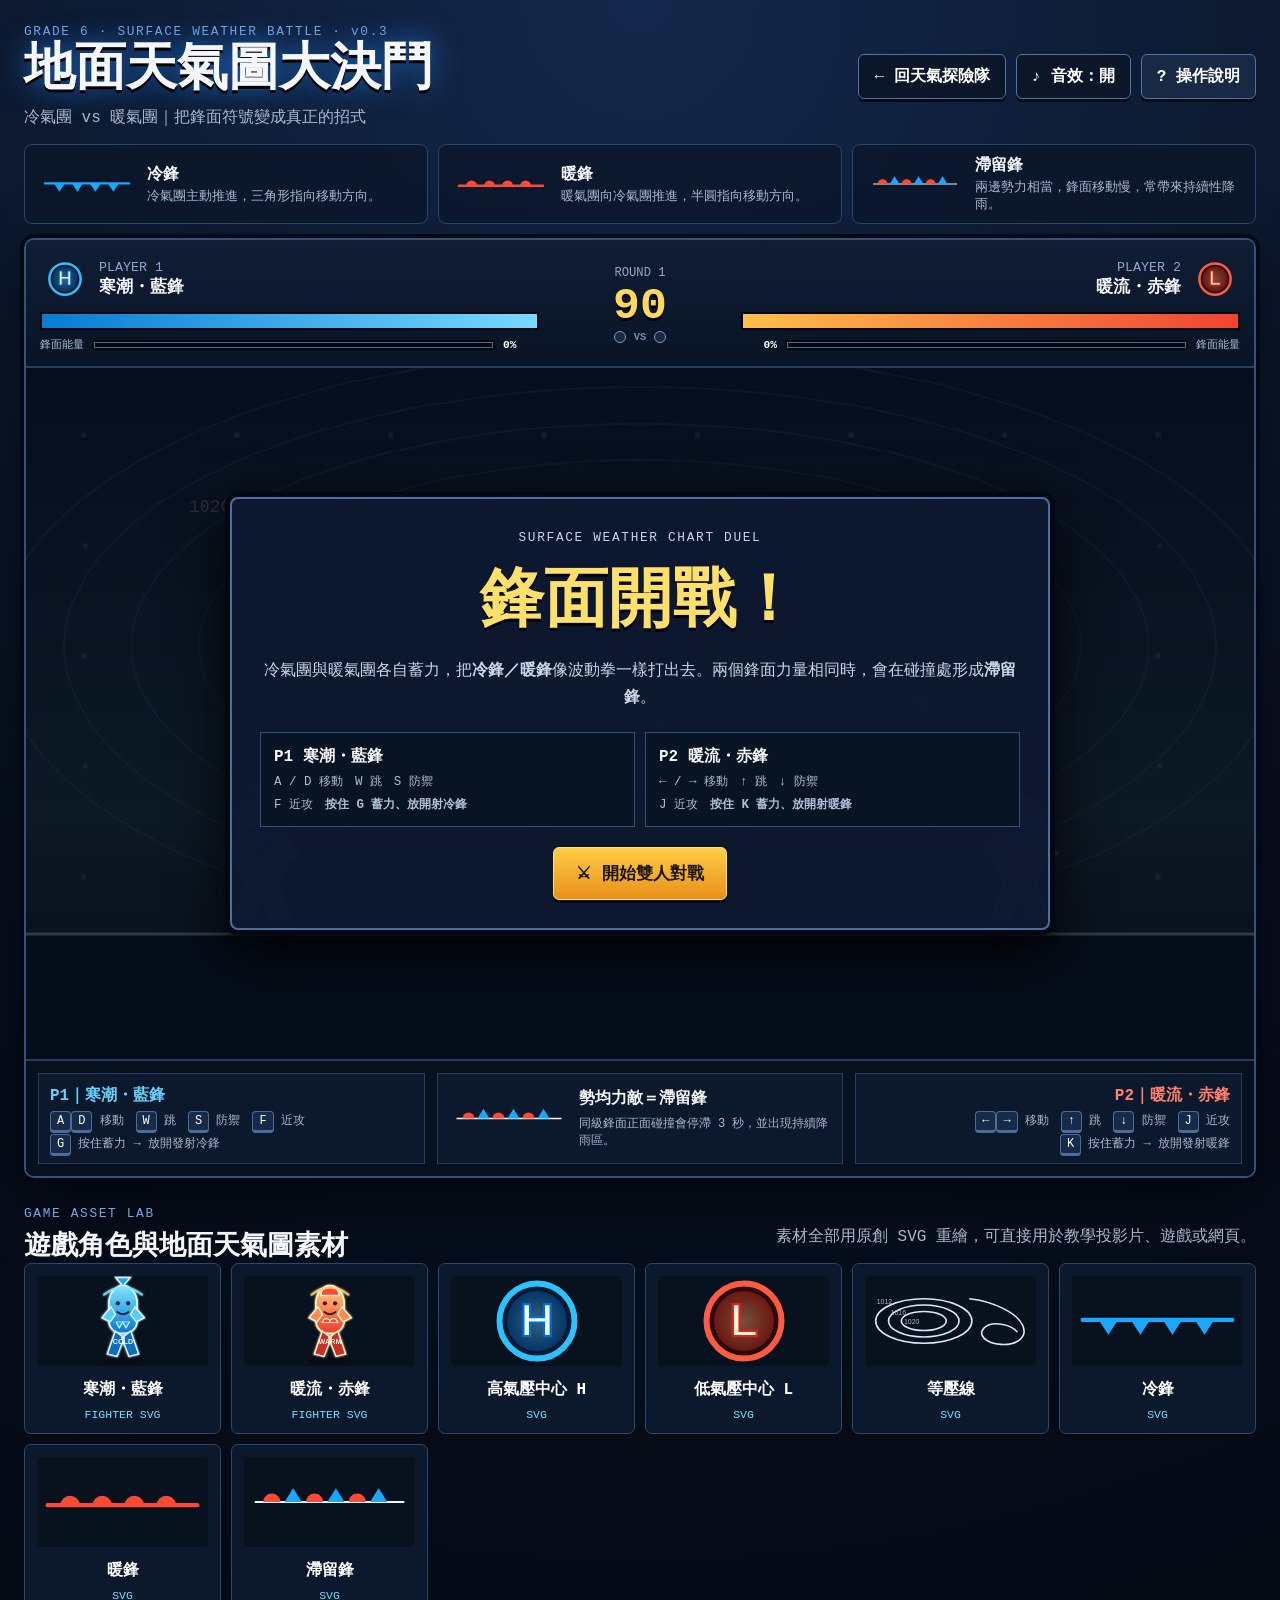
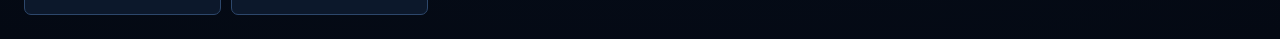
==== duel/index.html @ 45d3d211 "Load animated fighter skins and update asset lab v0.3" ====
<!doctype html>
<html lang="zh-Hant">
<head>
  <meta charset="utf-8">
  <meta name="viewport" content="width=device-width, initial-scale=1, viewport-fit=cover">
  <meta name="theme-color" content="#07101f">
  <meta name="description" content="地面天氣圖大決鬥：用雙人對戰理解冷鋒、暖鋒、滯留鋒與地面天氣圖符號。">
  <title>地面天氣圖大決鬥｜雙人氣團鋒面對戰</title>
  <link rel="stylesheet" href="./style.css">
</head>
<body>
  <main class="shell">
    <header class="masthead">
      <div>
        <p class="kicker">GRADE 6 · SURFACE WEATHER BATTLE · v0.3</p>
        <h1>地面天氣圖大決鬥</h1>
        <p class="subtitle">冷氣團 vs 暖氣團｜把鋒面符號變成真正的招式</p>
      </div>
      <nav class="top-actions" aria-label="頁面操作">
        <a class="ui-btn ghost" href="../">← 回天氣探險隊</a>
        <button id="soundBtn" class="ui-btn ghost" type="button">♪ 音效：開</button>
        <button id="helpBtn" class="ui-btn" type="button">? 操作說明</button>
      </nav>
    </header>

    <section class="science-strip" aria-label="鋒面科學概念">
      <article><img src="./assets/cold-front.svg" alt="冷鋒符號"><div><b>冷鋒</b><span>冷氣團主動推進，三角形指向移動方向。</span></div></article>
      <article><img src="./assets/warm-front.svg" alt="暖鋒符號"><div><b>暖鋒</b><span>暖氣團向冷氣團推進，半圓指向移動方向。</span></div></article>
      <article><img src="./assets/stationary-front.svg" alt="滯留鋒符號"><div><b>滯留鋒</b><span>兩邊勢力相當，鋒面移動慢，常帶來持續性降雨。</span></div></article>
    </section>

    <section class="arena-frame">
      <div class="hud-row">
        <article class="fighter-card cold-card">
          <div class="fighter-title"><img src="./assets/high-pressure.svg" alt="高氣壓符號"><div><small>PLAYER 1</small><strong>寒潮・藍鋒</strong></div></div>
          <div class="bar hp"><span id="p1Hp"></span></div>
          <div class="meter-line"><span>鋒面能量</span><div class="bar energy"><span id="p1Energy"></span></div><b id="p1Power">0%</b></div>
        </article>

        <div class="round-box">
          <span id="roundLabel">ROUND 1</span>
          <strong id="timer">90</strong>
          <div class="round-score"><i id="p1Wins"></i><b>VS</b><i id="p2Wins"></i></div>
        </div>

        <article class="fighter-card warm-card">
          <div class="fighter-title reverse"><img src="./assets/low-pressure.svg" alt="低氣壓符號"><div><small>PLAYER 2</small><strong>暖流・赤鋒</strong></div></div>
          <div class="bar hp"><span id="p2Hp"></span></div>
          <div class="meter-line reverse-line"><b id="p2Power">0%</b><div class="bar energy"><span id="p2Energy"></span></div><span>鋒面能量</span></div>
        </article>
      </div>

      <div id="canvasWrap" class="canvas-wrap">
        <canvas id="game" width="1280" height="720" aria-label="雙人地面天氣圖格鬥遊戲"></canvas>
        <div id="announcement" class="announcement" aria-live="polite"></div>
        <div id="startOverlay" class="overlay active">
          <div class="overlay-card title-card">
            <p class="eyebrow">SURFACE WEATHER CHART DUEL</p>
            <h2>鋒面開戰！</h2>
            <p>冷氣團與暖氣團各自蓄力，把<strong>冷鋒／暖鋒</strong>像波動拳一樣打出去。兩個鋒面力量相同時，會在碰撞處形成<strong>滯留鋒</strong>。</p>
            <div class="quick-controls">
              <div><b>P1 寒潮・藍鋒</b><span>A / D 移動　W 跳　S 防禦</span><span>F 近攻　<strong>按住 G 蓄力、放開射冷鋒</strong></span></div>
              <div><b>P2 暖流・赤鋒</b><span>← / → 移動　↑ 跳　↓ 防禦</span><span>J 近攻　<strong>按住 K 蓄力、放開射暖鋒</strong></span></div>
            </div>
            <button id="startBtn" class="ui-btn primary big" type="button">⚔ 開始雙人對戰</button>
          </div>
        </div>
        <div id="endOverlay" class="overlay">
          <div class="overlay-card end-card">
            <p class="eyebrow">BATTLE RESULT</p>
            <h2 id="winnerTitle">勝負已分</h2>
            <p id="winnerText"></p>
            <div class="end-actions"><button id="rematchBtn" class="ui-btn primary big" type="button">↻ 再戰一場</button><a href="../" class="ui-btn">回天氣探險隊</a></div>
          </div>
        </div>
      </div>

      <div class="control-deck">
        <article>
          <b class="cold-text">P1｜寒潮・藍鋒</b>
          <span><kbd>A</kbd><kbd>D</kbd> 移動　<kbd>W</kbd> 跳　<kbd>S</kbd> 防禦　<kbd>F</kbd> 近攻</span>
          <span><kbd>G</kbd> 按住蓄力 → 放開發射冷鋒</span>
        </article>
        <div class="clash-rule"><img src="./assets/stationary-front.svg" alt=""><div><b>勢均力敵＝滯留鋒</b><span>同級鋒面正面碰撞會停滯 3 秒，並出現持續降雨區。</span></div></div>
        <article class="right-control">
          <b class="warm-text">P2｜暖流・赤鋒</b>
          <span><kbd>←</kbd><kbd>→</kbd> 移動　<kbd>↑</kbd> 跳　<kbd>↓</kbd> 防禦　<kbd>J</kbd> 近攻</span>
          <span><kbd>K</kbd> 按住蓄力 → 放開發射暖鋒</span>
        </article>
      </div>
    </section>

    <section class="asset-lab">
      <div class="section-head"><div><p class="kicker">GAME ASSET LAB</p><h2>遊戲角色與地面天氣圖素材</h2></div><p>素材全部用原創 SVG 重繪，可直接用於教學投影片、遊戲或網頁。</p></div>
      <div class="asset-grid">
        <a href="./assets/cold-fighter.svg"><img src="./assets/cold-fighter.svg" alt="冷氣團戰士素材"><b>寒潮・藍鋒</b><span>FIGHTER SVG</span></a>
        <a href="./assets/warm-fighter.svg"><img src="./assets/warm-fighter.svg" alt="暖氣團戰士素材"><b>暖流・赤鋒</b><span>FIGHTER SVG</span></a>
        <a href="./assets/high-pressure.svg"><img src="./assets/high-pressure.svg" alt="高氣壓素材"><b>高氣壓中心 H</b><span>SVG</span></a>
        <a href="./assets/low-pressure.svg"><img src="./assets/low-pressure.svg" alt="低氣壓素材"><b>低氣壓中心 L</b><span>SVG</span></a>
        <a href="./assets/isobars.svg"><img src="./assets/isobars.svg" alt="等壓線素材"><b>等壓線</b><span>SVG</span></a>
        <a href="./assets/cold-front.svg"><img src="./assets/cold-front.svg" alt="冷鋒素材"><b>冷鋒</b><span>SVG</span></a>
        <a href="./assets/warm-front.svg"><img src="./assets/warm-front.svg" alt="暖鋒素材"><b>暖鋒</b><span>SVG</span></a>
        <a href="./assets/stationary-front.svg"><img src="./assets/stationary-front.svg" alt="滯留鋒素材"><b>滯留鋒</b><span>SVG</span></a>
      </div>
    </section>

    <dialog id="helpDialog" class="help-dialog">
      <form method="dialog" class="dialog-head"><div><p class="kicker">HOW TO PLAY</p><h2>操作與科學規則</h2></div><button class="ui-btn" value="cancel">關閉 ✕</button></form>
      <div class="help-grid">
        <article><h3>① 鋒面蓄力</h3><p>按住 G 或 K 會蓄力。蓄力分 1、2、3 級，鋒面越大、速度與傷害越高。</p></article>
        <article><h3>② 正面碰撞</h3><p>冷鋒與暖鋒在空中碰撞時，較強者會突破；同級則互相抵銷並形成滯留鋒。</p></article>
        <article><h3>③ 滯留鋒</h3><p>滯留鋒會停留約 3 秒並產生降雨區。這把「兩氣團勢力相當、鋒面移動慢」直接做成遊戲機制。</p></article>
        <article><h3>④ 勝負</h3><p>三戰兩勝。時間歸零時生命值較高者勝；近身攻擊或鋒面命中都能削減生命值。</p></article>
      </div>
    </dialog>
  </main>
  <script src="./game.js"></script>
  <script src="./fighter-skins.js"></script>
</body>
</html>
---- duel/style.css ----
:root{--bg:#07101f;--panel:#101d34;--line:#2b4268;--cold:#19a8ff;--cold2:#80dcff;--warm:#ff4b38;--warm2:#ffad4a;--text:#f4f7fb;--muted:#a9b8cf;--gold:#ffd85e}*{box-sizing:border-box}html,body{margin:0;min-height:100%;background:radial-gradient(circle at top,#14284b 0,#07101f 58%,#040913 100%);color:var(--text);font-family:ui-monospace,SFMono-Regular,Menlo,Monaco,Consolas,"Liberation Mono","Noto Sans TC",monospace}body{padding:24px}.shell{max-width:1500px;margin:auto}.masthead{display:flex;justify-content:space-between;gap:24px;align-items:center;margin-bottom:16px}.kicker,.eyebrow{margin:0 0 6px;color:#79a8e8;font-size:.8rem;letter-spacing:.13em}.masthead h1{margin:0;font-size:clamp(2rem,4vw,4.2rem);line-height:1;text-shadow:0 3px 0 #000,0 0 28px #1e6fcc}.subtitle{color:var(--muted);margin:.7rem 0 0}.top-actions,.end-actions{display:flex;gap:10px;flex-wrap:wrap}.ui-btn{border:1px solid #5274a4;background:#182946;color:#fff;padding:11px 15px;border-radius:6px;font:inherit;font-weight:800;text-decoration:none;cursor:pointer;box-shadow:0 3px 0 #050b14}.ui-btn:hover{transform:translateY(-1px);filter:brightness(1.12)}.ui-btn.primary{background:linear-gradient(#ffce46,#e89018);color:#1a1305;border-color:#ffe17f}.ui-btn.big{font-size:1.05rem;padding:14px 22px}.ui-btn.ghost{background:#0b1629}.science-strip{display:grid;grid-template-columns:repeat(3,1fr);gap:10px;margin-bottom:14px}.science-strip article{background:#0b1629cc;border:1px solid #29466f;display:flex;align-items:center;gap:12px;padding:10px 14px;border-radius:8px}.science-strip img{width:96px;height:40px;object-fit:contain}.science-strip b{display:block}.science-strip span{display:block;color:var(--muted);font-size:.8rem;margin-top:3px}.arena-frame{border:2px solid #35527e;background:#081222;border-radius:10px;overflow:hidden;box-shadow:0 0 0 4px #030814,0 20px 60px #0009}.hud-row{display:grid;grid-template-columns:1fr 170px 1fr;gap:16px;padding:14px;background:linear-gradient(#101d34,#091426);border-bottom:2px solid #263d61}.fighter-card{min-width:0}.fighter-title{display:flex;align-items:center;gap:9px;margin-bottom:8px}.fighter-title.reverse{flex-direction:row-reverse;text-align:right}.fighter-title img{width:50px;height:50px}.fighter-title small{display:block;color:#8ea8cf}.fighter-title strong{font-size:1.05rem}.bar{height:18px;border:2px solid #02060d;background:#02060d;box-shadow:inset 0 0 0 1px #536987;overflow:hidden}.bar>span{display:block;height:100%;width:100%;transition:width .15s}.cold-card .hp>span{background:linear-gradient(90deg,#087cd3,#77d9ff)}.warm-card .hp>span{background:linear-gradient(90deg,#ffbe4b,#f04435)}.energy{height:10px;flex:1}.energy>span{background:linear-gradient(90deg,#833cff,#ffde4b)}.meter-line{display:flex;align-items:center;gap:8px;margin-top:7px;color:#aabbd2;font-size:.7rem}.meter-line b{color:#fff;width:36px}.reverse-line{text-align:right}.round-box{text-align:center;align-self:center}.round-box span{font-size:.76rem;color:#93a8c6}.round-box>strong{display:block;font-size:2.8rem;color:var(--gold);text-shadow:0 3px #000}.round-score{display:flex;align-items:center;justify-content:center;gap:8px}.round-score i{width:12px;height:12px;border:1px solid #8297b7;border-radius:50%;background:#182844}.round-score i.won{background:var(--gold);box-shadow:0 0 9px var(--gold)}.round-score b{font-size:.65rem;color:#778baa}.canvas-wrap{position:relative;background:#07111d;aspect-ratio:16/9}.canvas-wrap canvas{display:block;width:100%;height:100%;image-rendering:pixelated}.overlay{position:absolute;inset:0;display:none;place-items:center;background:#030712c4;padding:20px;z-index:5}.overlay.active{display:grid}.overlay-card{max-width:820px;background:#0d1930f2;border:2px solid #4b6f9d;box-shadow:0 0 0 5px #020711,0 18px 60px #000;padding:28px;border-radius:8px;text-align:center}.overlay-card h2{font-size:clamp(2rem,5vw,4rem);margin:.25rem 0;color:#ffe06c;text-shadow:0 3px #000}.overlay-card p{color:#cad5e6;line-height:1.7}.quick-controls{display:grid;grid-template-columns:1fr 1fr;gap:10px;text-align:left;margin:20px 0}.quick-controls>div{padding:13px;border:1px solid #334e75;background:#081323}.quick-controls b,.quick-controls span{display:block}.quick-controls span{font-size:.78rem;color:#aebed4;margin-top:6px}.announcement{position:absolute;left:50%;top:34%;transform:translate(-50%,-50%);z-index:4;font-weight:1000;font-size:clamp(2rem,6vw,6rem);letter-spacing:.03em;text-align:center;text-shadow:0 5px 0 #000,0 0 28px #fff9;pointer-events:none}.control-deck{display:grid;grid-template-columns:1fr 1.05fr 1fr;gap:12px;padding:12px;background:#07101f;border-top:2px solid #263d61}.control-deck article,.clash-rule{padding:11px;border:1px solid #263d61;background:#0c182b}.control-deck b,.control-deck span{display:block}.control-deck span{font-size:.75rem;color:#a9b8cf;margin-top:6px}.right-control{text-align:right}.cold-text{color:#66d3ff}.warm-text{color:#ff806f}kbd{background:#162b49;border:1px solid #4b6d98;border-bottom-width:3px;border-radius:4px;padding:2px 6px;color:#fff}.clash-rule{display:flex;gap:10px;align-items:center}.clash-rule img{width:120px}.asset-lab{margin-top:28px}.section-head{display:flex;align-items:end;justify-content:space-between;gap:20px}.section-head h2{margin:0;font-size:1.7rem}.section-head>p{max-width:560px;color:var(--muted)}.asset-grid{display:grid;grid-template-columns:repeat(6,1fr);gap:10px}.asset-grid a{color:#fff;text-decoration:none;background:#0c182b;border:1px solid #2d476b;padding:12px;text-align:center;border-radius:7px}.asset-grid img{width:100%;height:90px;object-fit:contain;background:#08111e;border-radius:4px}.asset-grid b,.asset-grid span{display:block;margin-top:8px}.asset-grid span{color:#6fe0ff;font-size:.72rem}.help-dialog{max-width:900px;background:#0c1628;color:#fff;border:2px solid #496d9e;border-radius:9px}.help-dialog::backdrop{background:#000b}.dialog-head{display:flex;justify-content:space-between;align-items:center}.dialog-head h2{margin:0}.help-grid{display:grid;grid-template-columns:1fr 1fr;gap:12px}.help-grid article{background:#081221;border:1px solid #29466f;padding:15px}.help-grid h3{margin-top:0;color:#ffe169}.help-grid p{color:#bdc9da;line-height:1.65}.end-card{max-width:620px}@media(max-width:900px){body{padding:10px}.masthead,.section-head{align-items:flex-start;flex-direction:column}.science-strip{grid-template-columns:1fr}.hud-row{grid-template-columns:1fr 88px 1fr;gap:7px;padding:8px}.fighter-title img{display:none}.fighter-title strong{font-size:.8rem}.round-box>strong{font-size:2rem}.meter-line>span{display:none}.control-deck{grid-template-columns:1fr 1fr}.clash-rule{grid-column:1/-1;order:3}.asset-grid{grid-template-columns:repeat(3,1fr)}.quick-controls{grid-template-columns:1fr}.help-grid{grid-template-columns:1fr}}@media(max-width:560px){.top-actions{width:100%}.ui-btn{font-size:.74rem}.science-strip span{font-size:.7rem}.asset-grid{grid-template-columns:repeat(2,1fr)}.control-deck{grid-template-columns:1fr}.clash-rule{grid-column:auto}.right-control{text-align:left}.overlay-card{padding:18px}.hud-row{grid-template-columns:1fr 70px 1fr}.fighter-title small{font-size:.58rem}.fighter-title strong{font-size:.67rem}}
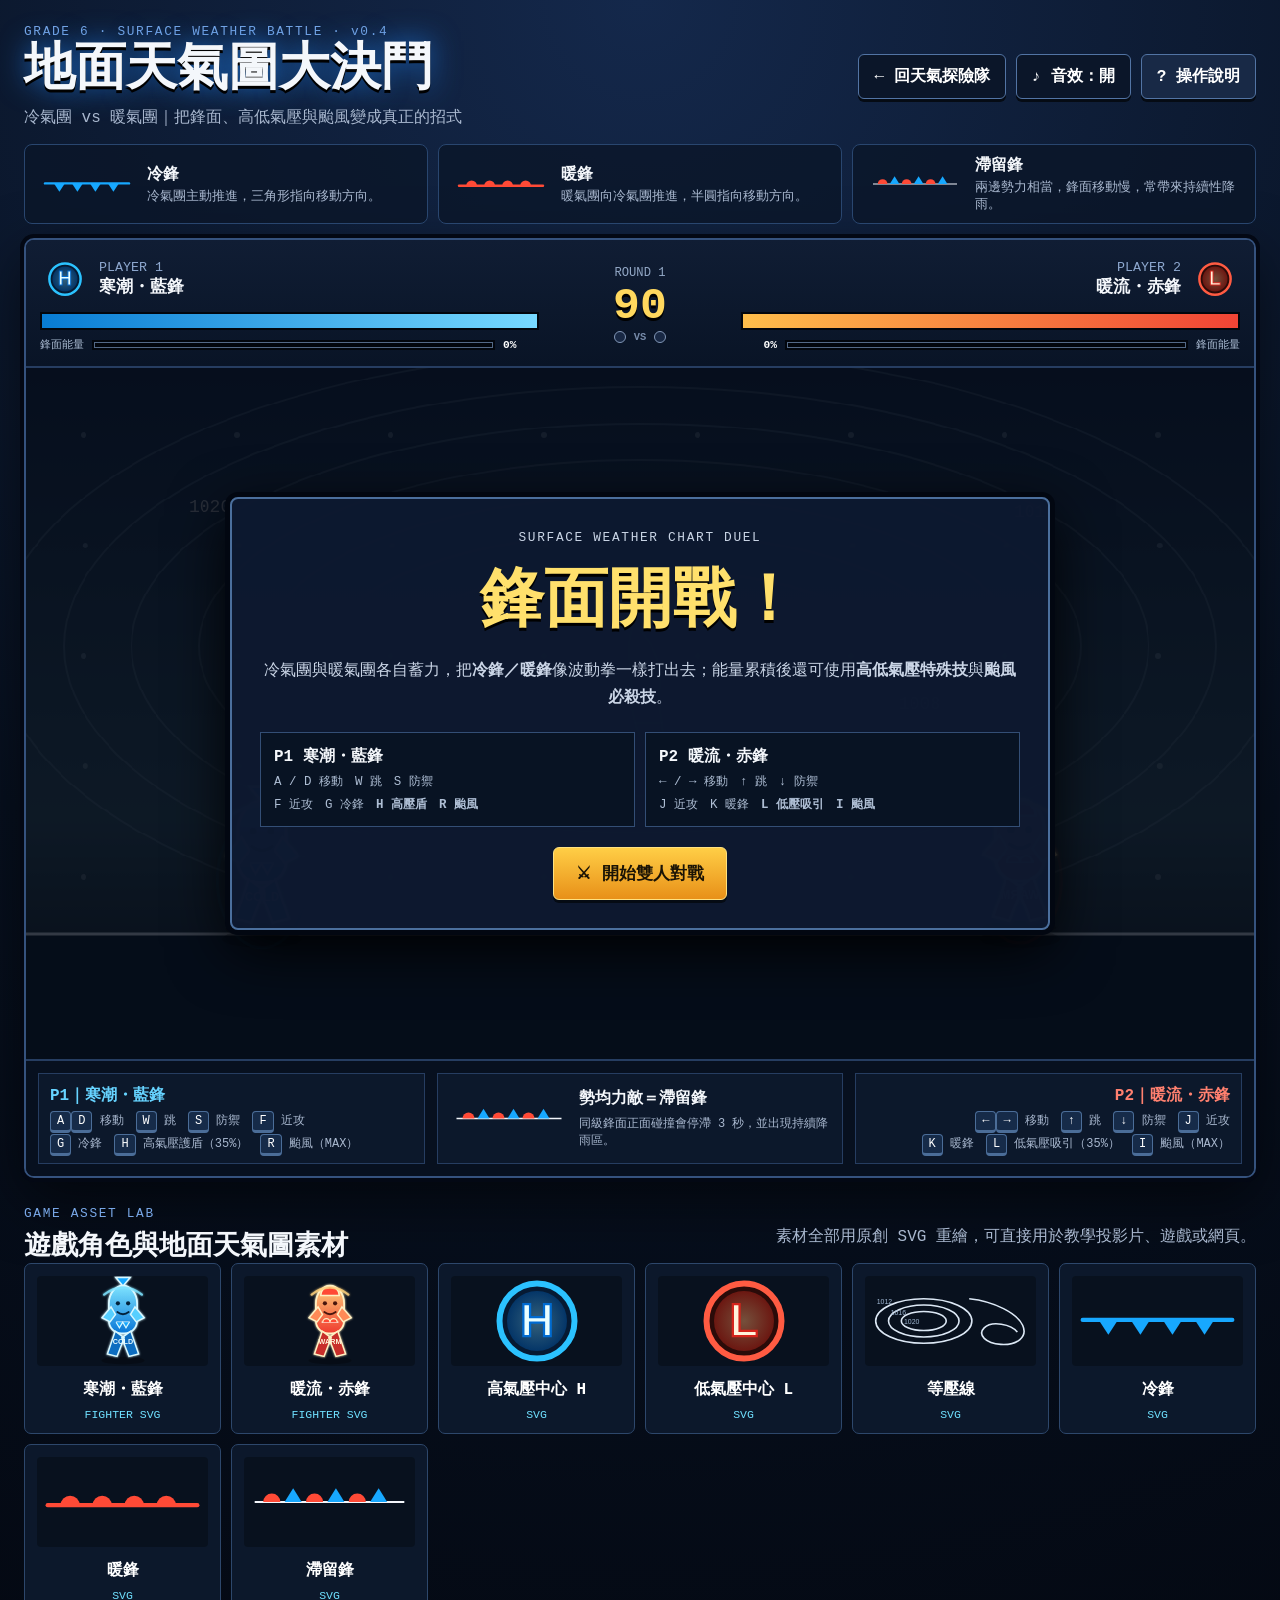
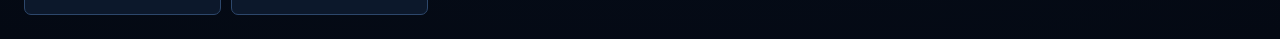
==== commit ab6c9edc: "Wire v0.4 special skills into duel UI" ====
--- a/duel/index.html
+++ b/duel/index.html
@@ -4,7 +4,7 @@
   <meta charset="utf-8">
   <meta name="viewport" content="width=device-width, initial-scale=1, viewport-fit=cover">
   <meta name="theme-color" content="#07101f">
-  <meta name="description" content="地面天氣圖大決鬥：用雙人對戰理解冷鋒、暖鋒、滯留鋒與地面天氣圖符號。">
+  <meta name="description" content="地面天氣圖大決鬥：用雙人對戰理解冷鋒、暖鋒、滯留鋒、高低氣壓與颱風。">
   <title>地面天氣圖大決鬥｜雙人氣團鋒面對戰</title>
   <link rel="stylesheet" href="./style.css">
 </head>
@@ -12,9 +12,9 @@
   <main class="shell">
     <header class="masthead">
       <div>
-        <p class="kicker">GRADE 6 · SURFACE WEATHER BATTLE · v0.3</p>
+        <p class="kicker">GRADE 6 · SURFACE WEATHER BATTLE · v0.4</p>
         <h1>地面天氣圖大決鬥</h1>
-        <p class="subtitle">冷氣團 vs 暖氣團｜把鋒面符號變成真正的招式</p>
+        <p class="subtitle">冷氣團 vs 暖氣團｜把鋒面、高低氣壓與颱風變成真正的招式</p>
       </div>
       <nav class="top-actions" aria-label="頁面操作">
         <a class="ui-btn ghost" href="../">← 回天氣探險隊</a>
@@ -57,10 +57,10 @@
           <div class="overlay-card title-card">
             <p class="eyebrow">SURFACE WEATHER CHART DUEL</p>
             <h2>鋒面開戰！</h2>
-            <p>冷氣團與暖氣團各自蓄力，把<strong>冷鋒／暖鋒</strong>像波動拳一樣打出去。兩個鋒面力量相同時，會在碰撞處形成<strong>滯留鋒</strong>。</p>
+            <p>冷氣團與暖氣團各自蓄力，把<strong>冷鋒／暖鋒</strong>像波動拳一樣打出去；能量累積後還可使用<strong>高低氣壓特殊技</strong>與<strong>颱風必殺技</strong>。</p>
             <div class="quick-controls">
-              <div><b>P1 寒潮・藍鋒</b><span>A / D 移動　W 跳　S 防禦</span><span>F 近攻　<strong>按住 G 蓄力、放開射冷鋒</strong></span></div>
-              <div><b>P2 暖流・赤鋒</b><span>← / → 移動　↑ 跳　↓ 防禦</span><span>J 近攻　<strong>按住 K 蓄力、放開射暖鋒</strong></span></div>
+              <div><b>P1 寒潮・藍鋒</b><span>A / D 移動　W 跳　S 防禦</span><span>F 近攻　G 冷鋒　<strong>H 高壓盾　R 颱風</strong></span></div>
+              <div><b>P2 暖流・赤鋒</b><span>← / → 移動　↑ 跳　↓ 防禦</span><span>J 近攻　K 暖鋒　<strong>L 低壓吸引　I 颱風</strong></span></div>
             </div>
             <button id="startBtn" class="ui-btn primary big" type="button">⚔ 開始雙人對戰</button>
           </div>
@@ -79,13 +79,13 @@
         <article>
           <b class="cold-text">P1｜寒潮・藍鋒</b>
           <span><kbd>A</kbd><kbd>D</kbd> 移動　<kbd>W</kbd> 跳　<kbd>S</kbd> 防禦　<kbd>F</kbd> 近攻</span>
-          <span><kbd>G</kbd> 按住蓄力 → 放開發射冷鋒</span>
+          <span><kbd>G</kbd> 冷鋒　<kbd>H</kbd> 高氣壓護盾（35%）　<kbd>R</kbd> 颱風（MAX）</span>
         </article>
         <div class="clash-rule"><img src="./assets/stationary-front.svg" alt=""><div><b>勢均力敵＝滯留鋒</b><span>同級鋒面正面碰撞會停滯 3 秒，並出現持續降雨區。</span></div></div>
         <article class="right-control">
           <b class="warm-text">P2｜暖流・赤鋒</b>
           <span><kbd>←</kbd><kbd>→</kbd> 移動　<kbd>↑</kbd> 跳　<kbd>↓</kbd> 防禦　<kbd>J</kbd> 近攻</span>
-          <span><kbd>K</kbd> 按住蓄力 → 放開發射暖鋒</span>
+          <span><kbd>K</kbd> 暖鋒　<kbd>L</kbd> 低氣壓吸引（35%）　<kbd>I</kbd> 颱風（MAX）</span>
         </article>
       </div>
     </section>
@@ -109,12 +109,15 @@
       <div class="help-grid">
         <article><h3>① 鋒面蓄力</h3><p>按住 G 或 K 會蓄力。蓄力分 1、2、3 級，鋒面越大、速度與傷害越高。</p></article>
         <article><h3>② 正面碰撞</h3><p>冷鋒與暖鋒在空中碰撞時，較強者會突破；同級則互相抵銷並形成滯留鋒。</p></article>
-        <article><h3>③ 滯留鋒</h3><p>滯留鋒會停留約 3 秒並產生降雨區。這把「兩氣團勢力相當、鋒面移動慢」直接做成遊戲機制。</p></article>
-        <article><h3>④ 勝負</h3><p>三戰兩勝。時間歸零時生命值較高者勝；近身攻擊或鋒面命中都能削減生命值。</p></article>
+        <article><h3>③ 高、低氣壓特殊技</h3><p>P1 的 H 以高氣壓下沉與輻散概念把飛來的鋒面往外推；P2 的 L 以低氣壓地面輻合概念把對手與鋒面往中心拉。每次消耗 35% 能量。</p></article>
+        <article><h3>④ 颱風必殺技</h3><p>能量到 MAX 時，P1 按 R、P2 按 I。颱風會形成旋轉風雨區、吸引對手並造成連續傷害。</p></article>
+        <article><h3>⑤ 滯留鋒</h3><p>滯留鋒會停留約 3 秒並產生降雨區。這把「兩氣團勢力相當、鋒面移動慢」直接做成遊戲機制。</p></article>
+        <article><h3>⑥ 勝負</h3><p>三戰兩勝。時間歸零時生命值較高者勝；生命值歸零會出現 K.O. 與畫面震動。</p></article>
       </div>
     </dialog>
   </main>
   <script src="./game.js"></script>
   <script src="./fighter-skins.js"></script>
+  <script src="./special-skills.js"></script>
 </body>
 </html>
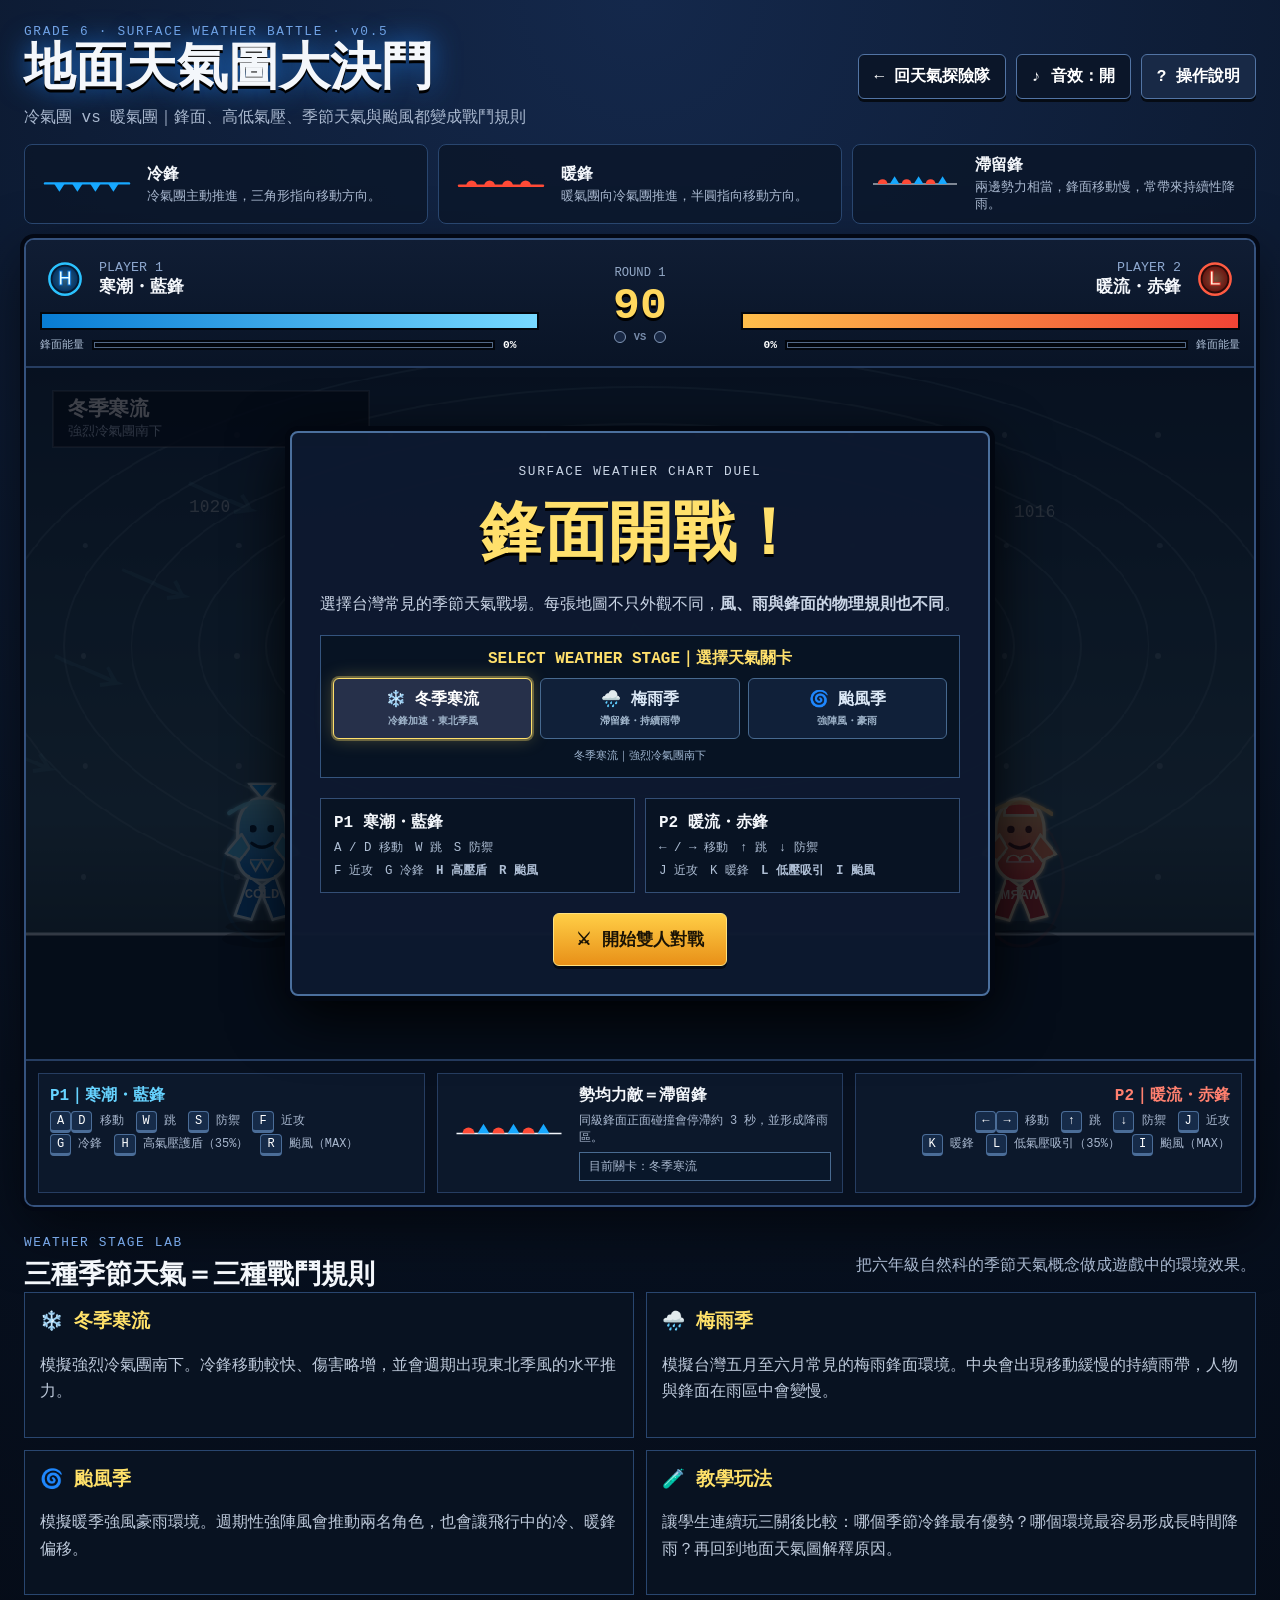
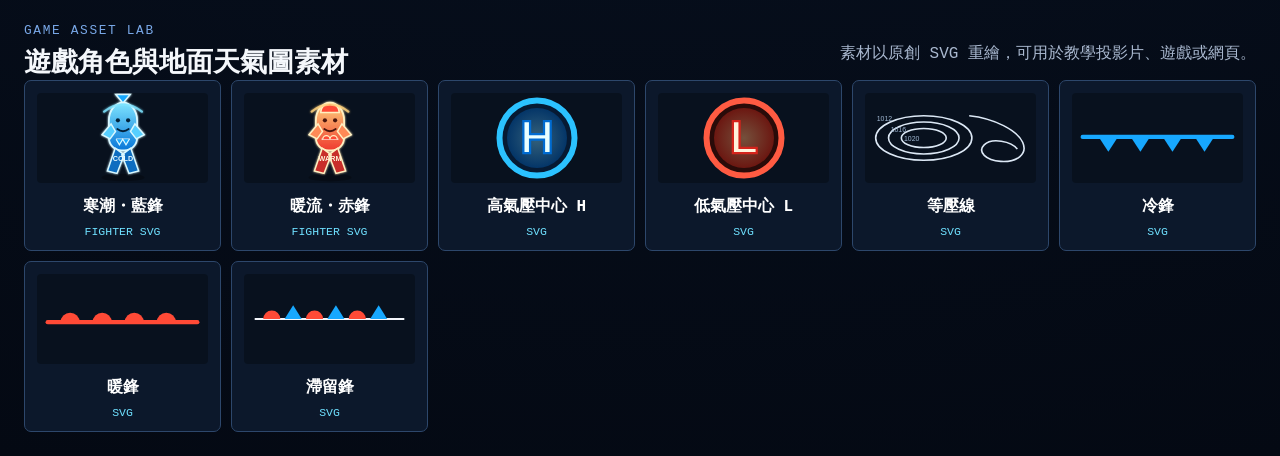
==== commit 6273c3ac: "Add v0.5 stage selector and weather-stage teaching UI" ====
--- a/duel/index.html
+++ b/duel/index.html
@@ -4,17 +4,20 @@
   <meta charset="utf-8">
   <meta name="viewport" content="width=device-width, initial-scale=1, viewport-fit=cover">
   <meta name="theme-color" content="#07101f">
-  <meta name="description" content="地面天氣圖大決鬥：用雙人對戰理解冷鋒、暖鋒、滯留鋒、高低氣壓與颱風。">
+  <meta name="description" content="地面天氣圖大決鬥：用雙人對戰理解冷鋒、暖鋒、滯留鋒、高低氣壓、季節天氣與颱風。">
   <title>地面天氣圖大決鬥｜雙人氣團鋒面對戰</title>
   <link rel="stylesheet" href="./style.css">
+  <style>
+    .stage-select{margin:15px 0 18px;padding:12px;border:1px solid #34547e;background:#071323;text-align:left}.stage-select>strong{display:block;text-align:center;color:#ffe06c;margin-bottom:9px}.stage-buttons{display:grid;grid-template-columns:repeat(3,1fr);gap:8px}.stage-btn{border:1px solid #47698f;background:#102039;color:#dce9f7;padding:10px 8px;border-radius:6px;font:inherit;font-weight:900;cursor:pointer}.stage-btn small{display:block;font-size:.62rem;color:#9fb4ca;margin-top:4px;font-weight:600}.stage-btn.selected{border-color:#ffe06c;box-shadow:0 0 0 2px #ffe06c55,0 0 18px #ffe06c44;background:#26304a;color:#fff}.stage-rule{display:block;margin-top:9px;text-align:center;color:#9fb6d1;font-size:.7rem;line-height:1.5}.stage-chip{display:inline-block;margin-top:6px;padding:5px 9px;border:1px solid #496b91;background:#09172a;color:#cfe6ff;font-size:.7rem}@media(max-width:650px){.stage-buttons{grid-template-columns:1fr}.stage-select{padding:9px}.stage-btn{padding:8px}}
+  </style>
 </head>
 <body>
   <main class="shell">
     <header class="masthead">
       <div>
-        <p class="kicker">GRADE 6 · SURFACE WEATHER BATTLE · v0.4</p>
+        <p class="kicker">GRADE 6 · SURFACE WEATHER BATTLE · v0.5</p>
         <h1>地面天氣圖大決鬥</h1>
-        <p class="subtitle">冷氣團 vs 暖氣團｜把鋒面、高低氣壓與颱風變成真正的招式</p>
+        <p class="subtitle">冷氣團 vs 暖氣團｜鋒面、高低氣壓、季節天氣與颱風都變成戰鬥規則</p>
       </div>
       <nav class="top-actions" aria-label="頁面操作">
         <a class="ui-btn ghost" href="../">← 回天氣探險隊</a>
@@ -53,11 +56,23 @@
       <div id="canvasWrap" class="canvas-wrap">
         <canvas id="game" width="1280" height="720" aria-label="雙人地面天氣圖格鬥遊戲"></canvas>
         <div id="announcement" class="announcement" aria-live="polite"></div>
+
         <div id="startOverlay" class="overlay active">
           <div class="overlay-card title-card">
             <p class="eyebrow">SURFACE WEATHER CHART DUEL</p>
             <h2>鋒面開戰！</h2>
-            <p>冷氣團與暖氣團各自蓄力，把<strong>冷鋒／暖鋒</strong>像波動拳一樣打出去；能量累積後還可使用<strong>高低氣壓特殊技</strong>與<strong>颱風必殺技</strong>。</p>
+            <p>選擇台灣常見的季節天氣戰場。每張地圖不只外觀不同，<strong>風、雨與鋒面的物理規則也不同</strong>。</p>
+
+            <div class="stage-select" aria-label="選擇天氣關卡">
+              <strong>SELECT WEATHER STAGE｜選擇天氣關卡</strong>
+              <div class="stage-buttons">
+                <button class="stage-btn selected" data-stage="winter" aria-pressed="true" type="button">❄️ 冬季寒流<small>冷鋒加速・東北季風</small></button>
+                <button class="stage-btn" data-stage="meiyu" aria-pressed="false" type="button">🌧️ 梅雨季<small>滯留鋒・持續雨帶</small></button>
+                <button class="stage-btn" data-stage="typhoon" aria-pressed="false" type="button">🌀 颱風季<small>強陣風・豪雨</small></button>
+              </div>
+              <span id="stageLabel" class="stage-rule">冬季寒流｜強烈冷氣團南下</span>
+            </div>
+
             <div class="quick-controls">
               <div><b>P1 寒潮・藍鋒</b><span>A / D 移動　W 跳　S 防禦</span><span>F 近攻　G 冷鋒　<strong>H 高壓盾　R 颱風</strong></span></div>
               <div><b>P2 暖流・赤鋒</b><span>← / → 移動　↑ 跳　↓ 防禦</span><span>J 近攻　K 暖鋒　<strong>L 低壓吸引　I 颱風</strong></span></div>
@@ -65,6 +80,7 @@
             <button id="startBtn" class="ui-btn primary big" type="button">⚔ 開始雙人對戰</button>
           </div>
         </div>
+
         <div id="endOverlay" class="overlay">
           <div class="overlay-card end-card">
             <p class="eyebrow">BATTLE RESULT</p>
@@ -81,7 +97,7 @@
           <span><kbd>A</kbd><kbd>D</kbd> 移動　<kbd>W</kbd> 跳　<kbd>S</kbd> 防禦　<kbd>F</kbd> 近攻</span>
           <span><kbd>G</kbd> 冷鋒　<kbd>H</kbd> 高氣壓護盾（35%）　<kbd>R</kbd> 颱風（MAX）</span>
         </article>
-        <div class="clash-rule"><img src="./assets/stationary-front.svg" alt=""><div><b>勢均力敵＝滯留鋒</b><span>同級鋒面正面碰撞會停滯 3 秒，並出現持續降雨區。</span></div></div>
+        <div class="clash-rule"><img src="./assets/stationary-front.svg" alt=""><div><b>勢均力敵＝滯留鋒</b><span>同級鋒面正面碰撞會停滯約 3 秒，並形成降雨區。</span><span id="battleStageChip" class="stage-chip">目前關卡：冬季寒流</span></div></div>
         <article class="right-control">
           <b class="warm-text">P2｜暖流・赤鋒</b>
           <span><kbd>←</kbd><kbd>→</kbd> 移動　<kbd>↑</kbd> 跳　<kbd>↓</kbd> 防禦　<kbd>J</kbd> 近攻</span>
@@ -91,7 +107,17 @@
     </section>
 
     <section class="asset-lab">
-      <div class="section-head"><div><p class="kicker">GAME ASSET LAB</p><h2>遊戲角色與地面天氣圖素材</h2></div><p>素材全部用原創 SVG 重繪，可直接用於教學投影片、遊戲或網頁。</p></div>
+      <div class="section-head"><div><p class="kicker">WEATHER STAGE LAB</p><h2>三種季節天氣＝三種戰鬥規則</h2></div><p>把六年級自然科的季節天氣概念做成遊戲中的環境效果。</p></div>
+      <div class="help-grid">
+        <article><h3>❄️ 冬季寒流</h3><p>模擬強烈冷氣團南下。冷鋒移動較快、傷害略增，並會週期出現東北季風的水平推力。</p></article>
+        <article><h3>🌧️ 梅雨季</h3><p>模擬台灣五月至六月常見的梅雨鋒面環境。中央會出現移動緩慢的持續雨帶，人物與鋒面在雨區中會變慢。</p></article>
+        <article><h3>🌀 颱風季</h3><p>模擬暖季強風豪雨環境。週期性強陣風會推動兩名角色，也會讓飛行中的冷、暖鋒偏移。</p></article>
+        <article><h3>🧪 教學玩法</h3><p>讓學生連續玩三關後比較：哪個季節冷鋒最有優勢？哪個環境最容易形成長時間降雨？再回到地面天氣圖解釋原因。</p></article>
+      </div>
+    </section>
+
+    <section class="asset-lab">
+      <div class="section-head"><div><p class="kicker">GAME ASSET LAB</p><h2>遊戲角色與地面天氣圖素材</h2></div><p>素材以原創 SVG 重繪，可用於教學投影片、遊戲或網頁。</p></div>
       <div class="asset-grid">
         <a href="./assets/cold-fighter.svg"><img src="./assets/cold-fighter.svg" alt="冷氣團戰士素材"><b>寒潮・藍鋒</b><span>FIGHTER SVG</span></a>
         <a href="./assets/warm-fighter.svg"><img src="./assets/warm-fighter.svg" alt="暖氣團戰士素材"><b>暖流・赤鋒</b><span>FIGHTER SVG</span></a>
@@ -107,17 +133,26 @@
     <dialog id="helpDialog" class="help-dialog">
       <form method="dialog" class="dialog-head"><div><p class="kicker">HOW TO PLAY</p><h2>操作與科學規則</h2></div><button class="ui-btn" value="cancel">關閉 ✕</button></form>
       <div class="help-grid">
-        <article><h3>① 鋒面蓄力</h3><p>按住 G 或 K 會蓄力。蓄力分 1、2、3 級，鋒面越大、速度與傷害越高。</p></article>
-        <article><h3>② 正面碰撞</h3><p>冷鋒與暖鋒在空中碰撞時，較強者會突破；同級則互相抵銷並形成滯留鋒。</p></article>
-        <article><h3>③ 高、低氣壓特殊技</h3><p>P1 的 H 以高氣壓下沉與輻散概念把飛來的鋒面往外推；P2 的 L 以低氣壓地面輻合概念把對手與鋒面往中心拉。每次消耗 35% 能量。</p></article>
-        <article><h3>④ 颱風必殺技</h3><p>能量到 MAX 時，P1 按 R、P2 按 I。颱風會形成旋轉風雨區、吸引對手並造成連續傷害。</p></article>
-        <article><h3>⑤ 滯留鋒</h3><p>滯留鋒會停留約 3 秒並產生降雨區。這把「兩氣團勢力相當、鋒面移動慢」直接做成遊戲機制。</p></article>
-        <article><h3>⑥ 勝負</h3><p>三戰兩勝。時間歸零時生命值較高者勝；生命值歸零會出現 K.O. 與畫面震動。</p></article>
+        <article><h3>① 鋒面蓄力</h3><p>按住 G 或 K 蓄力，分 1、2、3 級；鋒面越大，速度與傷害越高。</p></article>
+        <article><h3>② 正面碰撞</h3><p>冷鋒與暖鋒空中碰撞，較強者突破；同級則互相抵銷並形成滯留鋒。</p></article>
+        <article><h3>③ 高、低氣壓</h3><p>P1 的 H 模擬高壓近地面輻散，把飛來的鋒面推開；P2 的 L 模擬低壓近地面輻合，把對手與鋒面拉向中心。</p></article>
+        <article><h3>④ 颱風必殺技</h3><p>能量 MAX 時，P1 按 R、P2 按 I。颱風形成旋轉風雨區、吸引對手並造成連續傷害。</p></article>
+        <article><h3>⑤ 季節關卡</h3><p>開戰前可選冬季寒流、梅雨季或颱風季。每個關卡都會改變遊戲物理與天氣效果。</p></article>
+        <article><h3>⑥ 勝負</h3><p>三戰兩勝。時間歸零時生命值較高者勝；生命值歸零會出現 K.O.。</p></article>
       </div>
     </dialog>
   </main>
+
   <script src="./game.js"></script>
   <script src="./fighter-skins.js"></script>
   <script src="./special-skills.js"></script>
+  <script src="./stage-events.js"></script>
+  <script>
+    document.querySelectorAll('[data-stage]').forEach(btn=>btn.addEventListener('click',()=>{
+      const chip=document.getElementById('battleStageChip');
+      if(chip && window.STAGES!==undefined) chip.textContent='目前關卡：'+btn.textContent.trim().split('\n')[0];
+      else if(chip) chip.textContent='目前關卡：'+(btn.dataset.stage==='winter'?'冬季寒流':btn.dataset.stage==='meiyu'?'梅雨季':'颱風季');
+    }));
+  </script>
 </body>
 </html>
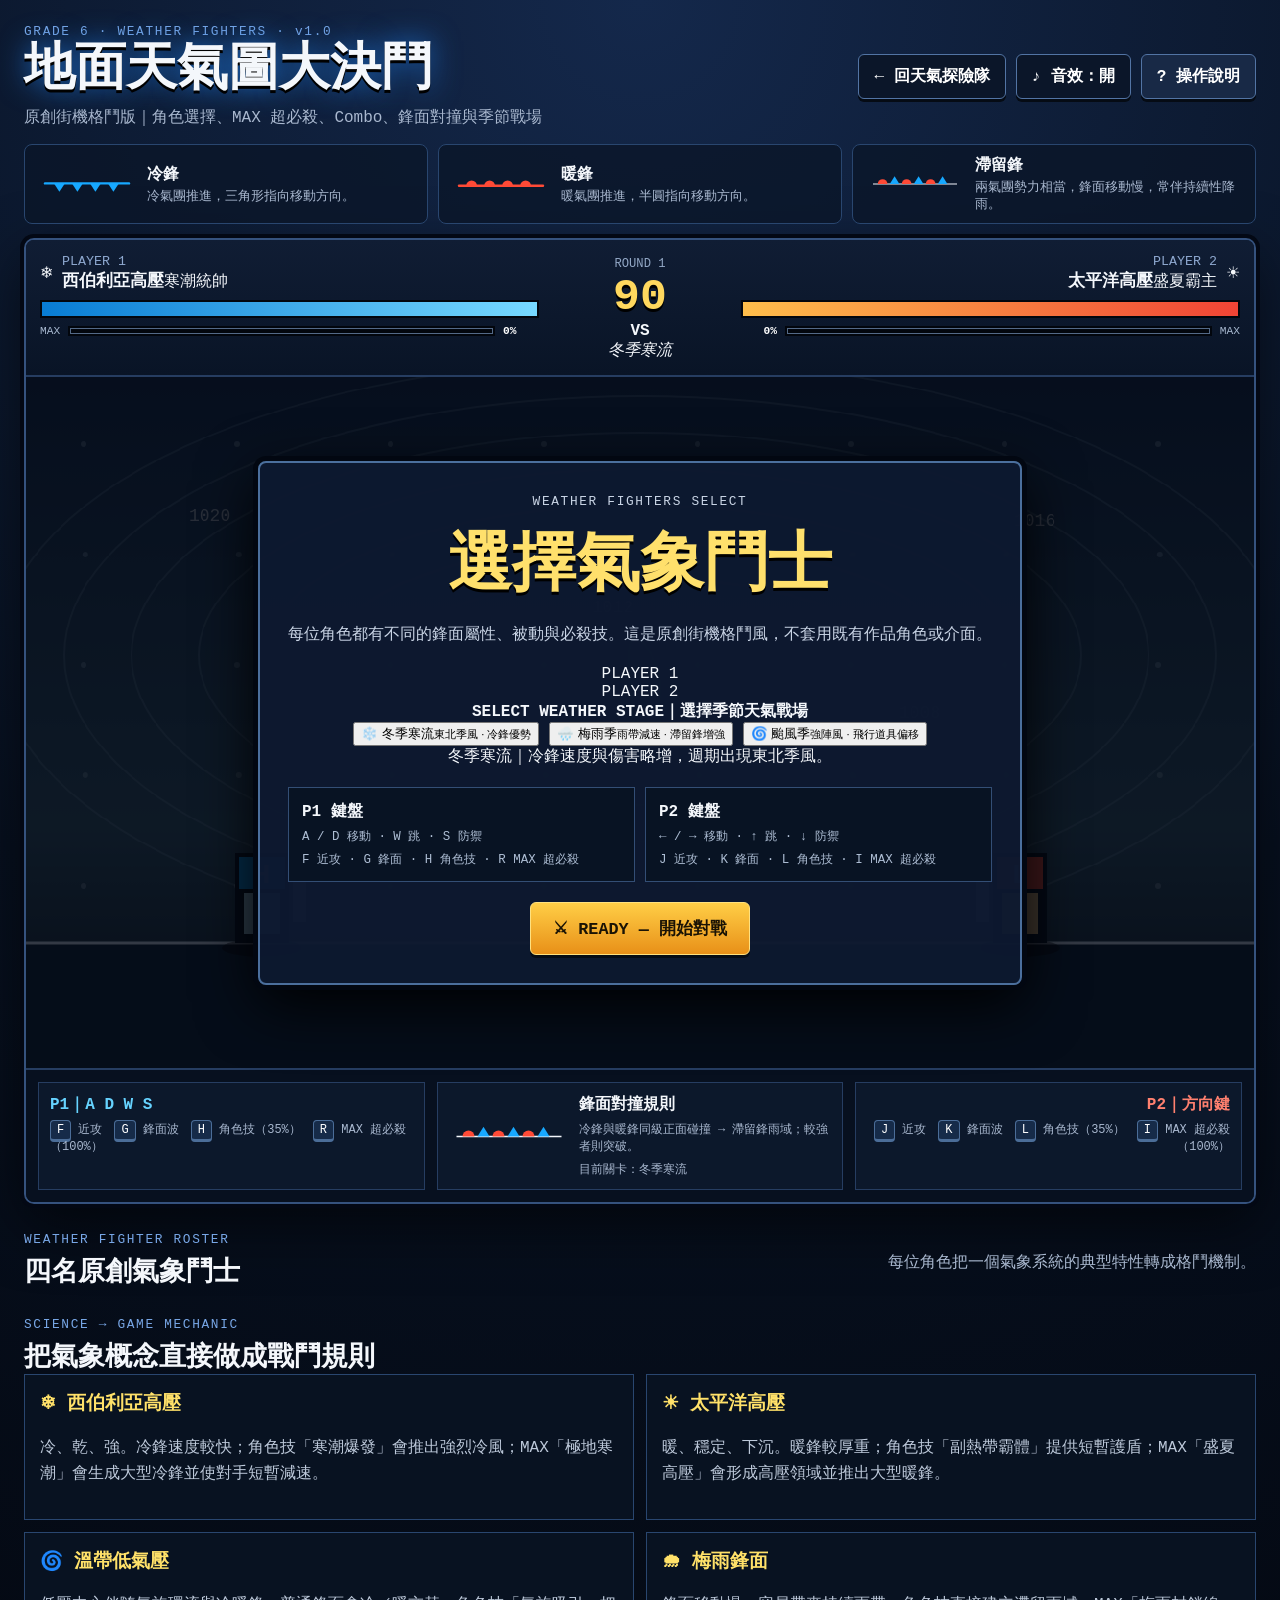
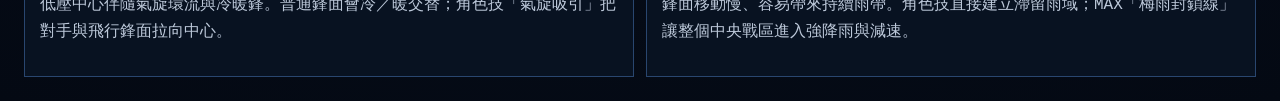
==== commit d27cdfae: "Upgrade Surface Weather Duel to arcade fighter v1" ====
--- a/duel/index.html
+++ b/duel/index.html
@@ -2,157 +2,158 @@
 <html lang="zh-Hant">
 <head>
   <meta charset="utf-8">
-  <meta name="viewport" content="width=device-width, initial-scale=1, viewport-fit=cover">
+  <meta name="viewport" content="width=device-width,initial-scale=1,viewport-fit=cover">
   <meta name="theme-color" content="#07101f">
-  <meta name="description" content="地面天氣圖大決鬥：用雙人對戰理解冷鋒、暖鋒、滯留鋒、高低氣壓、季節天氣與颱風。">
-  <title>地面天氣圖大決鬥｜雙人氣團鋒面對戰</title>
+  <meta name="description" content="地面天氣圖大決鬥 v1.0：原創街機格鬥風的氣象雙人對戰遊戲。">
+  <title>地面天氣圖大決鬥 v1.0｜氣象格鬥</title>
   <link rel="stylesheet" href="./style.css">
-  <style>
-    .stage-select{margin:15px 0 18px;padding:12px;border:1px solid #34547e;background:#071323;text-align:left}.stage-select>strong{display:block;text-align:center;color:#ffe06c;margin-bottom:9px}.stage-buttons{display:grid;grid-template-columns:repeat(3,1fr);gap:8px}.stage-btn{border:1px solid #47698f;background:#102039;color:#dce9f7;padding:10px 8px;border-radius:6px;font:inherit;font-weight:900;cursor:pointer}.stage-btn small{display:block;font-size:.62rem;color:#9fb4ca;margin-top:4px;font-weight:600}.stage-btn.selected{border-color:#ffe06c;box-shadow:0 0 0 2px #ffe06c55,0 0 18px #ffe06c44;background:#26304a;color:#fff}.stage-rule{display:block;margin-top:9px;text-align:center;color:#9fb6d1;font-size:.7rem;line-height:1.5}.stage-chip{display:inline-block;margin-top:6px;padding:5px 9px;border:1px solid #496b91;background:#09172a;color:#cfe6ff;font-size:.7rem}@media(max-width:650px){.stage-buttons{grid-template-columns:1fr}.stage-select{padding:9px}.stage-btn{padding:8px}}
-  </style>
 </head>
 <body>
-  <main class="shell">
-    <header class="masthead">
-      <div>
-        <p class="kicker">GRADE 6 · SURFACE WEATHER BATTLE · v0.5</p>
-        <h1>地面天氣圖大決鬥</h1>
-        <p class="subtitle">冷氣團 vs 暖氣團｜鋒面、高低氣壓、季節天氣與颱風都變成戰鬥規則</p>
-      </div>
-      <nav class="top-actions" aria-label="頁面操作">
-        <a class="ui-btn ghost" href="../">← 回天氣探險隊</a>
-        <button id="soundBtn" class="ui-btn ghost" type="button">♪ 音效：開</button>
-        <button id="helpBtn" class="ui-btn" type="button">? 操作說明</button>
-      </nav>
-    </header>
+<main class="shell">
+  <header class="masthead">
+    <div>
+      <p class="kicker">GRADE 6 · WEATHER FIGHTERS · v1.0</p>
+      <h1>地面天氣圖大決鬥</h1>
+      <p class="subtitle">原創街機格鬥版｜角色選擇、MAX 超必殺、Combo、鋒面對撞與季節戰場</p>
+    </div>
+    <nav class="top-actions" aria-label="頁面操作">
+      <a class="ui-btn ghost" href="../">← 回天氣探險隊</a>
+      <button id="soundBtn" class="ui-btn ghost" type="button">♪ 音效：開</button>
+      <button id="helpBtn" class="ui-btn" type="button">? 操作說明</button>
+    </nav>
+  </header>
 
-    <section class="science-strip" aria-label="鋒面科學概念">
-      <article><img src="./assets/cold-front.svg" alt="冷鋒符號"><div><b>冷鋒</b><span>冷氣團主動推進，三角形指向移動方向。</span></div></article>
-      <article><img src="./assets/warm-front.svg" alt="暖鋒符號"><div><b>暖鋒</b><span>暖氣團向冷氣團推進，半圓指向移動方向。</span></div></article>
-      <article><img src="./assets/stationary-front.svg" alt="滯留鋒符號"><div><b>滯留鋒</b><span>兩邊勢力相當，鋒面移動慢，常帶來持續性降雨。</span></div></article>
-    </section>
+  <section class="science-strip" aria-label="核心科學概念">
+    <article><img src="./assets/cold-front.svg" alt="冷鋒"><div><b>冷鋒</b><span>冷氣團推進，三角形指向移動方向。</span></div></article>
+    <article><img src="./assets/warm-front.svg" alt="暖鋒"><div><b>暖鋒</b><span>暖氣團推進，半圓指向移動方向。</span></div></article>
+    <article><img src="./assets/stationary-front.svg" alt="滯留鋒"><div><b>滯留鋒</b><span>兩氣團勢力相當，鋒面移動慢，常伴持續性降雨。</span></div></article>
+  </section>
 
-    <section class="arena-frame">
-      <div class="hud-row">
-        <article class="fighter-card cold-card">
-          <div class="fighter-title"><img src="./assets/high-pressure.svg" alt="高氣壓符號"><div><small>PLAYER 1</small><strong>寒潮・藍鋒</strong></div></div>
-          <div class="bar hp"><span id="p1Hp"></span></div>
-          <div class="meter-line"><span>鋒面能量</span><div class="bar energy"><span id="p1Energy"></span></div><b id="p1Power">0%</b></div>
-        </article>
+  <section class="arena-frame">
+    <div class="hud-row">
+      <article class="fighter-card cold-card">
+        <div class="fighter-title">
+          <div id="p1Portrait" class="hud-portrait">❄</div>
+          <div><small>PLAYER 1</small><strong id="p1Name">西伯利亞高壓</strong><span id="p1Title">寒潮統帥</span></div>
+        </div>
+        <div class="bar hp"><span id="p1Hp"></span></div>
+        <div class="meter-line"><span>MAX</span><div class="bar energy"><span id="p1Energy"></span></div><b id="p1Power">0%</b></div>
+        <div id="p1Combo" class="combo-readout"></div>
+      </article>
 
-        <div class="round-box">
-          <span id="roundLabel">ROUND 1</span>
-          <strong id="timer">90</strong>
-          <div class="round-score"><i id="p1Wins"></i><b>VS</b><i id="p2Wins"></i></div>
-        </div>
-
-        <article class="fighter-card warm-card">
-          <div class="fighter-title reverse"><img src="./assets/low-pressure.svg" alt="低氣壓符號"><div><small>PLAYER 2</small><strong>暖流・赤鋒</strong></div></div>
-          <div class="bar hp"><span id="p2Hp"></span></div>
-          <div class="meter-line reverse-line"><b id="p2Power">0%</b><div class="bar energy"><span id="p2Energy"></span></div><span>鋒面能量</span></div>
-        </article>
+      <div class="round-box">
+        <span id="roundLabel">ROUND 1</span>
+        <strong id="timer">90</strong>
+        <div class="score-row"><i id="p1Dot1"></i><i id="p1Dot2"></i><b>VS</b><i id="p2Dot1"></i><i id="p2Dot2"></i></div>
+        <em id="stageHud">冬季寒流</em>
       </div>
 
-      <div id="canvasWrap" class="canvas-wrap">
-        <canvas id="game" width="1280" height="720" aria-label="雙人地面天氣圖格鬥遊戲"></canvas>
-        <div id="announcement" class="announcement" aria-live="polite"></div>
+      <article class="fighter-card warm-card">
+        <div class="fighter-title reverse">
+          <div id="p2Portrait" class="hud-portrait">☀</div>
+          <div><small>PLAYER 2</small><strong id="p2Name">太平洋高壓</strong><span id="p2Title">盛夏霸主</span></div>
+        </div>
+        <div class="bar hp"><span id="p2Hp"></span></div>
+        <div class="meter-line reverse-line"><b id="p2Power">0%</b><div class="bar energy"><span id="p2Energy"></span></div><span>MAX</span></div>
+        <div id="p2Combo" class="combo-readout right"></div>
+      </article>
+    </div>
 
-        <div id="startOverlay" class="overlay active">
-          <div class="overlay-card title-card">
-            <p class="eyebrow">SURFACE WEATHER CHART DUEL</p>
-            <h2>鋒面開戰！</h2>
-            <p>選擇台灣常見的季節天氣戰場。每張地圖不只外觀不同，<strong>風、雨與鋒面的物理規則也不同</strong>。</p>
+    <div id="canvasWrap" class="canvas-wrap">
+      <canvas id="game" width="1280" height="720" aria-label="雙人氣象格鬥遊戲"></canvas>
+      <div id="announcement" class="announcement" aria-live="polite"></div>
+      <div id="superBanner" class="super-banner" aria-live="polite"></div>
 
-            <div class="stage-select" aria-label="選擇天氣關卡">
-              <strong>SELECT WEATHER STAGE｜選擇天氣關卡</strong>
-              <div class="stage-buttons">
-                <button class="stage-btn selected" data-stage="winter" aria-pressed="true" type="button">❄️ 冬季寒流<small>冷鋒加速・東北季風</small></button>
-                <button class="stage-btn" data-stage="meiyu" aria-pressed="false" type="button">🌧️ 梅雨季<small>滯留鋒・持續雨帶</small></button>
-                <button class="stage-btn" data-stage="typhoon" aria-pressed="false" type="button">🌀 颱風季<small>強陣風・豪雨</small></button>
-              </div>
-              <span id="stageLabel" class="stage-rule">冬季寒流｜強烈冷氣團南下</span>
+      <div id="startOverlay" class="overlay active">
+        <div class="overlay-card select-card">
+          <div class="select-heading">
+            <p class="eyebrow">WEATHER FIGHTERS SELECT</p>
+            <h2>選擇氣象鬥士</h2>
+            <p>每位角色都有不同的鋒面屬性、被動與必殺技。這是原創街機格鬥風，不套用既有作品角色或介面。</p>
+          </div>
+
+          <div class="player-select-grid">
+            <section class="player-select p1-select">
+              <div class="select-label blue">PLAYER 1</div>
+              <div id="p1Roster" class="roster" aria-label="玩家一角色選擇"></div>
+            </section>
+            <section class="player-select p2-select">
+              <div class="select-label red">PLAYER 2</div>
+              <div id="p2Roster" class="roster" aria-label="玩家二角色選擇"></div>
+            </section>
+          </div>
+
+          <section class="stage-select" aria-label="選擇戰場">
+            <strong>SELECT WEATHER STAGE｜選擇季節天氣戰場</strong>
+            <div class="stage-buttons">
+              <button class="stage-btn selected" data-stage="winter" type="button">❄️ 冬季寒流<small>東北季風 · 冷鋒優勢</small></button>
+              <button class="stage-btn" data-stage="meiyu" type="button">🌧️ 梅雨季<small>雨帶減速 · 滯留鋒增強</small></button>
+              <button class="stage-btn" data-stage="typhoon" type="button">🌀 颱風季<small>強陣風 · 飛行道具偏移</small></button>
             </div>
+            <span id="stageLabel" class="stage-rule">冬季寒流｜冷鋒速度與傷害略增，週期出現東北季風。</span>
+          </section>
 
-            <div class="quick-controls">
-              <div><b>P1 寒潮・藍鋒</b><span>A / D 移動　W 跳　S 防禦</span><span>F 近攻　G 冷鋒　<strong>H 高壓盾　R 颱風</strong></span></div>
-              <div><b>P2 暖流・赤鋒</b><span>← / → 移動　↑ 跳　↓ 防禦</span><span>J 近攻　K 暖鋒　<strong>L 低壓吸引　I 颱風</strong></span></div>
-            </div>
-            <button id="startBtn" class="ui-btn primary big" type="button">⚔ 開始雙人對戰</button>
+          <div class="quick-controls compact">
+            <div><b>P1 鍵盤</b><span>A / D 移動 · W 跳 · S 防禦</span><span>F 近攻 · G 鋒面 · H 角色技 · R MAX 超必殺</span></div>
+            <div><b>P2 鍵盤</b><span>← / → 移動 · ↑ 跳 · ↓ 防禦</span><span>J 近攻 · K 鋒面 · L 角色技 · I MAX 超必殺</span></div>
           </div>
+
+          <button id="startBtn" class="ui-btn primary big start-fight" type="button">⚔ READY — 開始對戰</button>
         </div>
+      </div>
 
-        <div id="endOverlay" class="overlay">
-          <div class="overlay-card end-card">
-            <p class="eyebrow">BATTLE RESULT</p>
-            <h2 id="winnerTitle">勝負已分</h2>
-            <p id="winnerText"></p>
-            <div class="end-actions"><button id="rematchBtn" class="ui-btn primary big" type="button">↻ 再戰一場</button><a href="../" class="ui-btn">回天氣探險隊</a></div>
+      <div id="endOverlay" class="overlay">
+        <div class="overlay-card end-card">
+          <p class="eyebrow">BATTLE RESULT</p>
+          <h2 id="winnerTitle">勝負已分</h2>
+          <p id="winnerText"></p>
+          <div class="end-actions">
+            <button id="rematchBtn" class="ui-btn primary big" type="button">↻ 同角色再戰</button>
+            <button id="reselectBtn" class="ui-btn" type="button">↺ 重新選角</button>
+            <a href="../" class="ui-btn">回天氣探險隊</a>
           </div>
         </div>
       </div>
+    </div>
 
-      <div class="control-deck">
-        <article>
-          <b class="cold-text">P1｜寒潮・藍鋒</b>
-          <span><kbd>A</kbd><kbd>D</kbd> 移動　<kbd>W</kbd> 跳　<kbd>S</kbd> 防禦　<kbd>F</kbd> 近攻</span>
-          <span><kbd>G</kbd> 冷鋒　<kbd>H</kbd> 高氣壓護盾（35%）　<kbd>R</kbd> 颱風（MAX）</span>
-        </article>
-        <div class="clash-rule"><img src="./assets/stationary-front.svg" alt=""><div><b>勢均力敵＝滯留鋒</b><span>同級鋒面正面碰撞會停滯約 3 秒，並形成降雨區。</span><span id="battleStageChip" class="stage-chip">目前關卡：冬季寒流</span></div></div>
-        <article class="right-control">
-          <b class="warm-text">P2｜暖流・赤鋒</b>
-          <span><kbd>←</kbd><kbd>→</kbd> 移動　<kbd>↑</kbd> 跳　<kbd>↓</kbd> 防禦　<kbd>J</kbd> 近攻</span>
-          <span><kbd>K</kbd> 暖鋒　<kbd>L</kbd> 低氣壓吸引（35%）　<kbd>I</kbd> 颱風（MAX）</span>
-        </article>
-      </div>
-    </section>
+    <div class="control-deck">
+      <article>
+        <b class="cold-text">P1｜A D W S</b>
+        <span><kbd>F</kbd> 近攻　<kbd>G</kbd> 鋒面波　<kbd>H</kbd> 角色技（35%）　<kbd>R</kbd> MAX 超必殺（100%）</span>
+      </article>
+      <div class="clash-rule"><img src="./assets/stationary-front.svg" alt=""><div><b>鋒面對撞規則</b><span>冷鋒與暖鋒同級正面碰撞 → 滯留鋒雨域；較強者則突破。</span><span id="battleStageChip" class="stage-chip">目前關卡：冬季寒流</span></div></div>
+      <article class="right-control">
+        <b class="warm-text">P2｜方向鍵</b>
+        <span><kbd>J</kbd> 近攻　<kbd>K</kbd> 鋒面波　<kbd>L</kbd> 角色技（35%）　<kbd>I</kbd> MAX 超必殺（100%）</span>
+      </article>
+    </div>
+  </section>
 
-    <section class="asset-lab">
-      <div class="section-head"><div><p class="kicker">WEATHER STAGE LAB</p><h2>三種季節天氣＝三種戰鬥規則</h2></div><p>把六年級自然科的季節天氣概念做成遊戲中的環境效果。</p></div>
-      <div class="help-grid">
-        <article><h3>❄️ 冬季寒流</h3><p>模擬強烈冷氣團南下。冷鋒移動較快、傷害略增，並會週期出現東北季風的水平推力。</p></article>
-        <article><h3>🌧️ 梅雨季</h3><p>模擬台灣五月至六月常見的梅雨鋒面環境。中央會出現移動緩慢的持續雨帶，人物與鋒面在雨區中會變慢。</p></article>
-        <article><h3>🌀 颱風季</h3><p>模擬暖季強風豪雨環境。週期性強陣風會推動兩名角色，也會讓飛行中的冷、暖鋒偏移。</p></article>
-        <article><h3>🧪 教學玩法</h3><p>讓學生連續玩三關後比較：哪個季節冷鋒最有優勢？哪個環境最容易形成長時間降雨？再回到地面天氣圖解釋原因。</p></article>
-      </div>
-    </section>
+  <section class="asset-lab roster-lab">
+    <div class="section-head"><div><p class="kicker">WEATHER FIGHTER ROSTER</p><h2>四名原創氣象鬥士</h2></div><p>每位角色把一個氣象系統的典型特性轉成格鬥機制。</p></div>
+    <div id="rosterInfo" class="fighter-info-grid"></div>
+  </section>
 
-    <section class="asset-lab">
-      <div class="section-head"><div><p class="kicker">GAME ASSET LAB</p><h2>遊戲角色與地面天氣圖素材</h2></div><p>素材以原創 SVG 重繪，可用於教學投影片、遊戲或網頁。</p></div>
-      <div class="asset-grid">
-        <a href="./assets/cold-fighter.svg"><img src="./assets/cold-fighter.svg" alt="冷氣團戰士素材"><b>寒潮・藍鋒</b><span>FIGHTER SVG</span></a>
-        <a href="./assets/warm-fighter.svg"><img src="./assets/warm-fighter.svg" alt="暖氣團戰士素材"><b>暖流・赤鋒</b><span>FIGHTER SVG</span></a>
-        <a href="./assets/high-pressure.svg"><img src="./assets/high-pressure.svg" alt="高氣壓素材"><b>高氣壓中心 H</b><span>SVG</span></a>
-        <a href="./assets/low-pressure.svg"><img src="./assets/low-pressure.svg" alt="低氣壓素材"><b>低氣壓中心 L</b><span>SVG</span></a>
-        <a href="./assets/isobars.svg"><img src="./assets/isobars.svg" alt="等壓線素材"><b>等壓線</b><span>SVG</span></a>
-        <a href="./assets/cold-front.svg"><img src="./assets/cold-front.svg" alt="冷鋒素材"><b>冷鋒</b><span>SVG</span></a>
-        <a href="./assets/warm-front.svg"><img src="./assets/warm-front.svg" alt="暖鋒素材"><b>暖鋒</b><span>SVG</span></a>
-        <a href="./assets/stationary-front.svg"><img src="./assets/stationary-front.svg" alt="滯留鋒素材"><b>滯留鋒</b><span>SVG</span></a>
-      </div>
-    </section>
+  <section class="asset-lab">
+    <div class="section-head"><div><p class="kicker">SCIENCE → GAME MECHANIC</p><h2>把氣象概念直接做成戰鬥規則</h2></div></div>
+    <div class="help-grid">
+      <article><h3>❄ 西伯利亞高壓</h3><p>冷、乾、強。冷鋒速度較快；角色技「寒潮爆發」會推出強烈冷風；MAX「極地寒潮」會生成大型冷鋒並使對手短暫減速。</p></article>
+      <article><h3>☀ 太平洋高壓</h3><p>暖、穩定、下沉。暖鋒較厚重；角色技「副熱帶霸體」提供短暫護盾；MAX「盛夏高壓」會形成高壓領域並推出大型暖鋒。</p></article>
+      <article><h3>🌀 溫帶低氣壓</h3><p>低壓中心伴隨氣旋環流與冷暖鋒。普通鋒面會冷／暖交替；角色技「氣旋吸引」把對手與飛行鋒面拉向中心。</p></article>
+      <article><h3>🌧 梅雨鋒面</h3><p>鋒面移動慢、容易帶來持續雨帶。角色技直接建立滯留雨域；MAX「梅雨封鎖線」讓整個中央戰區進入強降雨與減速。</p></article>
+    </div>
+  </section>
 
-    <dialog id="helpDialog" class="help-dialog">
-      <form method="dialog" class="dialog-head"><div><p class="kicker">HOW TO PLAY</p><h2>操作與科學規則</h2></div><button class="ui-btn" value="cancel">關閉 ✕</button></form>
-      <div class="help-grid">
-        <article><h3>① 鋒面蓄力</h3><p>按住 G 或 K 蓄力，分 1、2、3 級；鋒面越大，速度與傷害越高。</p></article>
-        <article><h3>② 正面碰撞</h3><p>冷鋒與暖鋒空中碰撞，較強者突破；同級則互相抵銷並形成滯留鋒。</p></article>
-        <article><h3>③ 高、低氣壓</h3><p>P1 的 H 模擬高壓近地面輻散，把飛來的鋒面推開；P2 的 L 模擬低壓近地面輻合，把對手與鋒面拉向中心。</p></article>
-        <article><h3>④ 颱風必殺技</h3><p>能量 MAX 時，P1 按 R、P2 按 I。颱風形成旋轉風雨區、吸引對手並造成連續傷害。</p></article>
-        <article><h3>⑤ 季節關卡</h3><p>開戰前可選冬季寒流、梅雨季或颱風季。每個關卡都會改變遊戲物理與天氣效果。</p></article>
-        <article><h3>⑥ 勝負</h3><p>三戰兩勝。時間歸零時生命值較高者勝；生命值歸零會出現 K.O.。</p></article>
-      </div>
-    </dialog>
-  </main>
-
-  <script src="./game.js"></script>
-  <script src="./fighter-skins.js"></script>
-  <script src="./special-skills.js"></script>
-  <script src="./stage-events.js"></script>
-  <script>
-    document.querySelectorAll('[data-stage]').forEach(btn=>btn.addEventListener('click',()=>{
-      const chip=document.getElementById('battleStageChip');
-      if(chip && window.STAGES!==undefined) chip.textContent='目前關卡：'+btn.textContent.trim().split('\n')[0];
-      else if(chip) chip.textContent='目前關卡：'+(btn.dataset.stage==='winter'?'冬季寒流':btn.dataset.stage==='meiyu'?'梅雨季':'颱風季');
-    }));
-  </script>
+  <dialog id="helpDialog" class="help-dialog">
+    <form method="dialog" class="dialog-head"><div><p class="kicker">HOW TO PLAY</p><h2>操作與科學規則</h2></div><button class="ui-btn" value="cancel">關閉 ✕</button></form>
+    <div class="help-grid">
+      <article><h3>① 先選角色</h3><p>兩位玩家可各自從四名氣象鬥士中選一名。角色會改變 HP、速度、鋒面類型、角色技與 MAX 超必殺。</p></article>
+      <article><h3>② 鋒面波</h3><p>按住 G／K 蓄力，放開發射。蓄力分 1、2、3 級。冷、暖鋒同級碰撞會形成滯留鋒。</p></article>
+      <article><h3>③ 角色技與 MAX</h3><p>角色技消耗 35% 能量；MAX 超必殺需 100%。能量可藉由攻擊、命中、蓄力逐步獲得。</p></article>
+      <article><h3>④ Combo 與勝負</h3><p>短時間連續命中會顯示 HIT COMBO。三戰兩勝；時間歸零時生命值較高者獲勝。</p></article>
+    </div>
+  </dialog>
+</main>
+<script src="./game.js"></script>
 </body>
 </html>
--- a/duel/style.css
+++ b/duel/style.css
@@ -1 +1,11 @@
 :root{--bg:#07101f;--panel:#101d34;--line:#2b4268;--cold:#19a8ff;--cold2:#80dcff;--warm:#ff4b38;--warm2:#ffad4a;--text:#f4f7fb;--muted:#a9b8cf;--gold:#ffd85e}*{box-sizing:border-box}html,body{margin:0;min-height:100%;background:radial-gradient(circle at top,#14284b 0,#07101f 58%,#040913 100%);color:var(--text);font-family:ui-monospace,SFMono-Regular,Menlo,Monaco,Consolas,"Liberation Mono","Noto Sans TC",monospace}body{padding:24px}.shell{max-width:1500px;margin:auto}.masthead{display:flex;justify-content:space-between;gap:24px;align-items:center;margin-bottom:16px}.kicker,.eyebrow{margin:0 0 6px;color:#79a8e8;font-size:.8rem;letter-spacing:.13em}.masthead h1{margin:0;font-size:clamp(2rem,4vw,4.2rem);line-height:1;text-shadow:0 3px 0 #000,0 0 28px #1e6fcc}.subtitle{color:var(--muted);margin:.7rem 0 0}.top-actions,.end-actions{display:flex;gap:10px;flex-wrap:wrap}.ui-btn{border:1px solid #5274a4;background:#182946;color:#fff;padding:11px 15px;border-radius:6px;font:inherit;font-weight:800;text-decoration:none;cursor:pointer;box-shadow:0 3px 0 #050b14}.ui-btn:hover{transform:translateY(-1px);filter:brightness(1.12)}.ui-btn.primary{background:linear-gradient(#ffce46,#e89018);color:#1a1305;border-color:#ffe17f}.ui-btn.big{font-size:1.05rem;padding:14px 22px}.ui-btn.ghost{background:#0b1629}.science-strip{display:grid;grid-template-columns:repeat(3,1fr);gap:10px;margin-bottom:14px}.science-strip article{background:#0b1629cc;border:1px solid #29466f;display:flex;align-items:center;gap:12px;padding:10px 14px;border-radius:8px}.science-strip img{width:96px;height:40px;object-fit:contain}.science-strip b{display:block}.science-strip span{display:block;color:var(--muted);font-size:.8rem;margin-top:3px}.arena-frame{border:2px solid #35527e;background:#081222;border-radius:10px;overflow:hidden;box-shadow:0 0 0 4px #030814,0 20px 60px #0009}.hud-row{display:grid;grid-template-columns:1fr 170px 1fr;gap:16px;padding:14px;background:linear-gradient(#101d34,#091426);border-bottom:2px solid #263d61}.fighter-card{min-width:0}.fighter-title{display:flex;align-items:center;gap:9px;margin-bottom:8px}.fighter-title.reverse{flex-direction:row-reverse;text-align:right}.fighter-title img{width:50px;height:50px}.fighter-title small{display:block;color:#8ea8cf}.fighter-title strong{font-size:1.05rem}.bar{height:18px;border:2px solid #02060d;background:#02060d;box-shadow:inset 0 0 0 1px #536987;overflow:hidden}.bar>span{display:block;height:100%;width:100%;transition:width .15s}.cold-card .hp>span{background:linear-gradient(90deg,#087cd3,#77d9ff)}.warm-card .hp>span{background:linear-gradient(90deg,#ffbe4b,#f04435)}.energy{height:10px;flex:1}.energy>span{background:linear-gradient(90deg,#833cff,#ffde4b)}.meter-line{display:flex;align-items:center;gap:8px;margin-top:7px;color:#aabbd2;font-size:.7rem}.meter-line b{color:#fff;width:36px}.reverse-line{text-align:right}.round-box{text-align:center;align-self:center}.round-box span{font-size:.76rem;color:#93a8c6}.round-box>strong{display:block;font-size:2.8rem;color:var(--gold);text-shadow:0 3px #000}.round-score{display:flex;align-items:center;justify-content:center;gap:8px}.round-score i{width:12px;height:12px;border:1px solid #8297b7;border-radius:50%;background:#182844}.round-score i.won{background:var(--gold);box-shadow:0 0 9px var(--gold)}.round-score b{font-size:.65rem;color:#778baa}.canvas-wrap{position:relative;background:#07111d;aspect-ratio:16/9}.canvas-wrap canvas{display:block;width:100%;height:100%;image-rendering:pixelated}.overlay{position:absolute;inset:0;display:none;place-items:center;background:#030712c4;padding:20px;z-index:5}.overlay.active{display:grid}.overlay-card{max-width:820px;background:#0d1930f2;border:2px solid #4b6f9d;box-shadow:0 0 0 5px #020711,0 18px 60px #000;padding:28px;border-radius:8px;text-align:center}.overlay-card h2{font-size:clamp(2rem,5vw,4rem);margin:.25rem 0;color:#ffe06c;text-shadow:0 3px #000}.overlay-card p{color:#cad5e6;line-height:1.7}.quick-controls{display:grid;grid-template-columns:1fr 1fr;gap:10px;text-align:left;margin:20px 0}.quick-controls>div{padding:13px;border:1px solid #334e75;background:#081323}.quick-controls b,.quick-controls span{display:block}.quick-controls span{font-size:.78rem;color:#aebed4;margin-top:6px}.announcement{position:absolute;left:50%;top:34%;transform:translate(-50%,-50%);z-index:4;font-weight:1000;font-size:clamp(2rem,6vw,6rem);letter-spacing:.03em;text-align:center;text-shadow:0 5px 0 #000,0 0 28px #fff9;pointer-events:none}.control-deck{display:grid;grid-template-columns:1fr 1.05fr 1fr;gap:12px;padding:12px;background:#07101f;border-top:2px solid #263d61}.control-deck article,.clash-rule{padding:11px;border:1px solid #263d61;background:#0c182b}.control-deck b,.control-deck span{display:block}.control-deck span{font-size:.75rem;color:#a9b8cf;margin-top:6px}.right-control{text-align:right}.cold-text{color:#66d3ff}.warm-text{color:#ff806f}kbd{background:#162b49;border:1px solid #4b6d98;border-bottom-width:3px;border-radius:4px;padding:2px 6px;color:#fff}.clash-rule{display:flex;gap:10px;align-items:center}.clash-rule img{width:120px}.asset-lab{margin-top:28px}.section-head{display:flex;align-items:end;justify-content:space-between;gap:20px}.section-head h2{margin:0;font-size:1.7rem}.section-head>p{max-width:560px;color:var(--muted)}.asset-grid{display:grid;grid-template-columns:repeat(6,1fr);gap:10px}.asset-grid a{color:#fff;text-decoration:none;background:#0c182b;border:1px solid #2d476b;padding:12px;text-align:center;border-radius:7px}.asset-grid img{width:100%;height:90px;object-fit:contain;background:#08111e;border-radius:4px}.asset-grid b,.asset-grid span{display:block;margin-top:8px}.asset-grid span{color:#6fe0ff;font-size:.72rem}.help-dialog{max-width:900px;background:#0c1628;color:#fff;border:2px solid #496d9e;border-radius:9px}.help-dialog::backdrop{background:#000b}.dialog-head{display:flex;justify-content:space-between;align-items:center}.dialog-head h2{margin:0}.help-grid{display:grid;grid-template-columns:1fr 1fr;gap:12px}.help-grid article{background:#081221;border:1px solid #29466f;padding:15px}.help-grid h3{margin-top:0;color:#ffe169}.help-grid p{color:#bdc9da;line-height:1.65}.end-card{max-width:620px}@media(max-width:900px){body{padding:10px}.masthead,.section-head{align-items:flex-start;flex-direction:column}.science-strip{grid-template-columns:1fr}.hud-row{grid-template-columns:1fr 88px 1fr;gap:7px;padding:8px}.fighter-title img{display:none}.fighter-title strong{font-size:.8rem}.round-box>strong{font-size:2rem}.meter-line>span{display:none}.control-deck{grid-template-columns:1fr 1fr}.clash-rule{grid-column:1/-1;order:3}.asset-grid{grid-template-columns:repeat(3,1fr)}.quick-controls{grid-template-columns:1fr}.help-grid{grid-template-columns:1fr}}@media(max-width:560px){.top-actions{width:100%}.ui-btn{font-size:.74rem}.science-strip span{font-size:.7rem}.asset-grid{grid-template-columns:repeat(2,1fr)}.control-deck{grid-template-columns:1fr}.clash-rule{grid-column:auto}.right-control{text-align:left}.overlay-card{padding:18px}.hud-row{grid-template-columns:1fr 70px 1fr}.fighter-title small{font-size:.58rem}.fighter-title strong{font-size:.67rem}}
+
+/* v0.5.1 mobile overlay scroll fix */
+@media(max-width:900px){
+  .overlay{position:fixed;inset:0;z-index:1000;overflow-y:auto;overscroll-behavior:contain;-webkit-overflow-scrolling:touch;align-items:start;justify-items:center;padding:max(14px,env(safe-area-inset-top)) 12px max(24px,env(safe-area-inset-bottom));touch-action:pan-y}
+  .overlay.active{display:grid}
+  .overlay-card{width:min(100%,820px);max-width:820px;max-height:none;margin:0 auto}
+  .title-card{padding-bottom:calc(24px + env(safe-area-inset-bottom))}
+  .title-card #startBtn{position:sticky;bottom:max(10px,env(safe-area-inset-bottom));z-index:3;width:100%;margin-top:16px}
+  body:has(.overlay.active){overflow:hidden}
+}
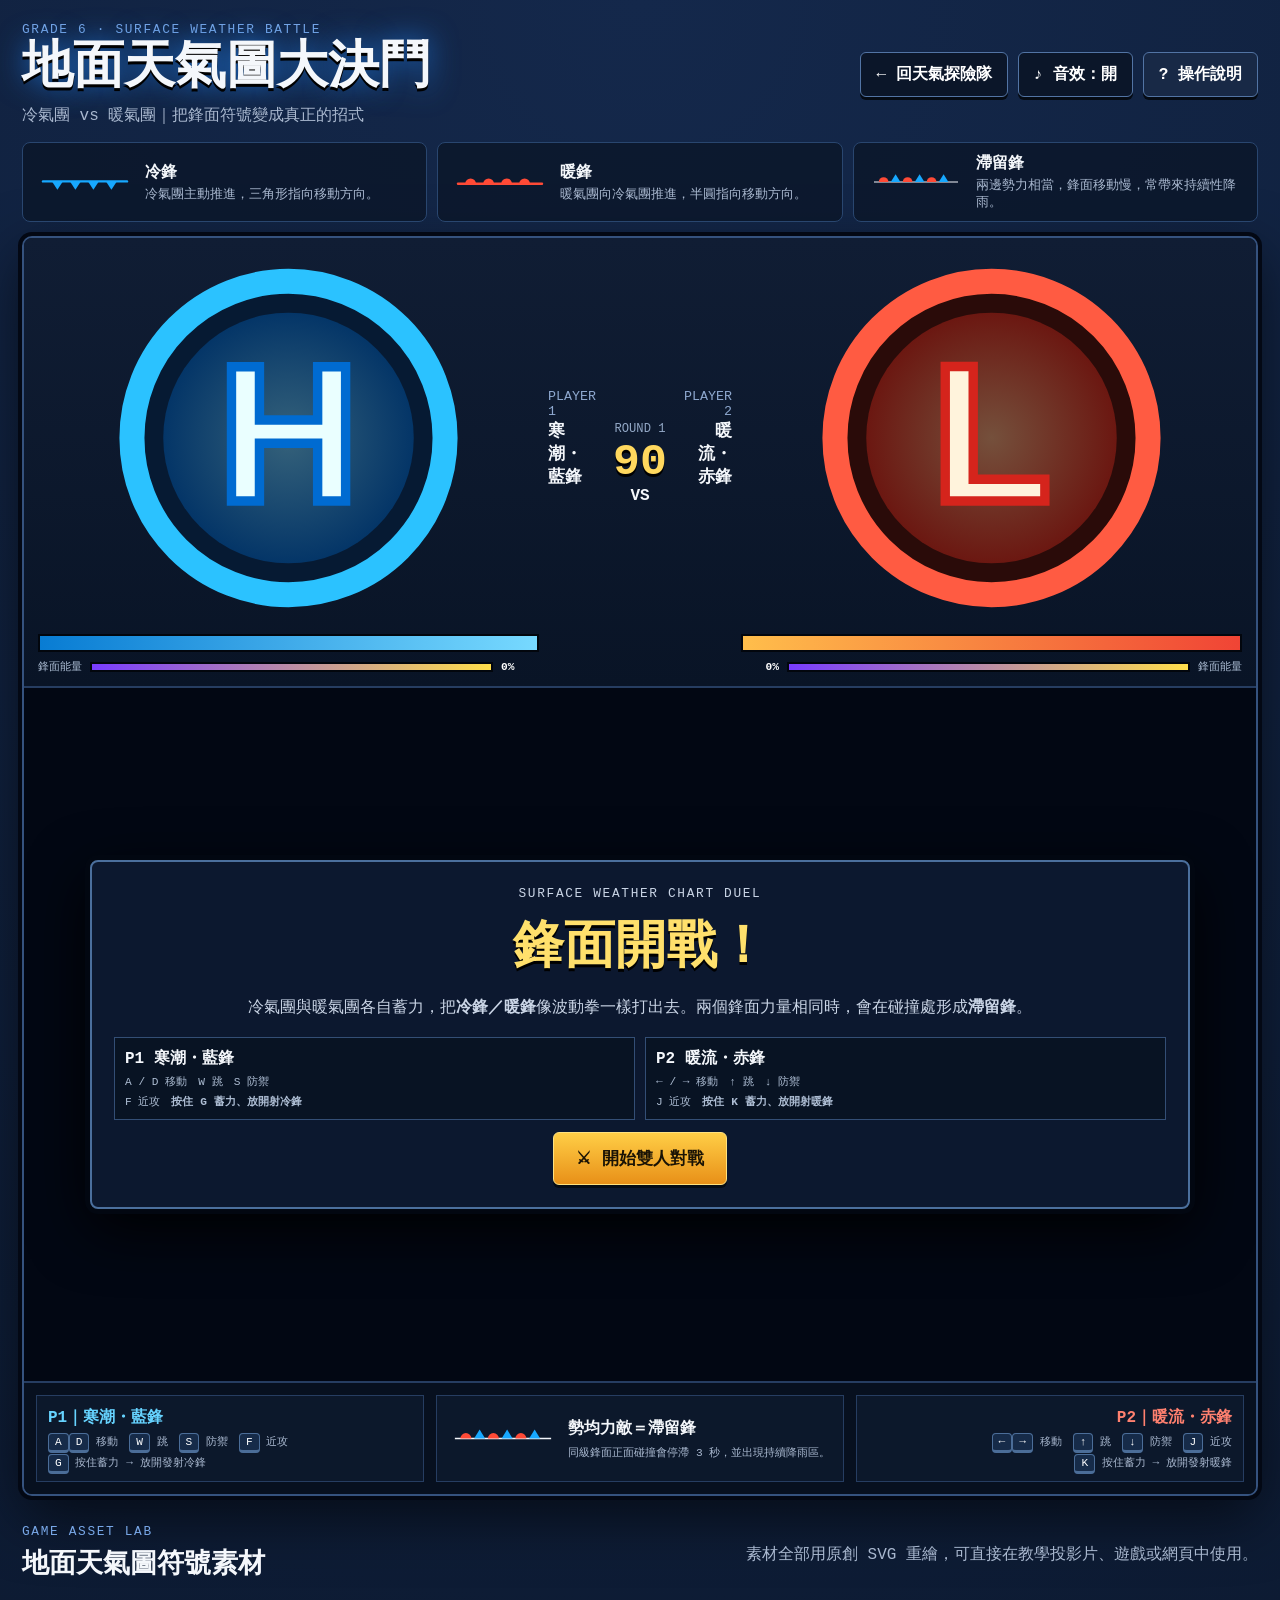
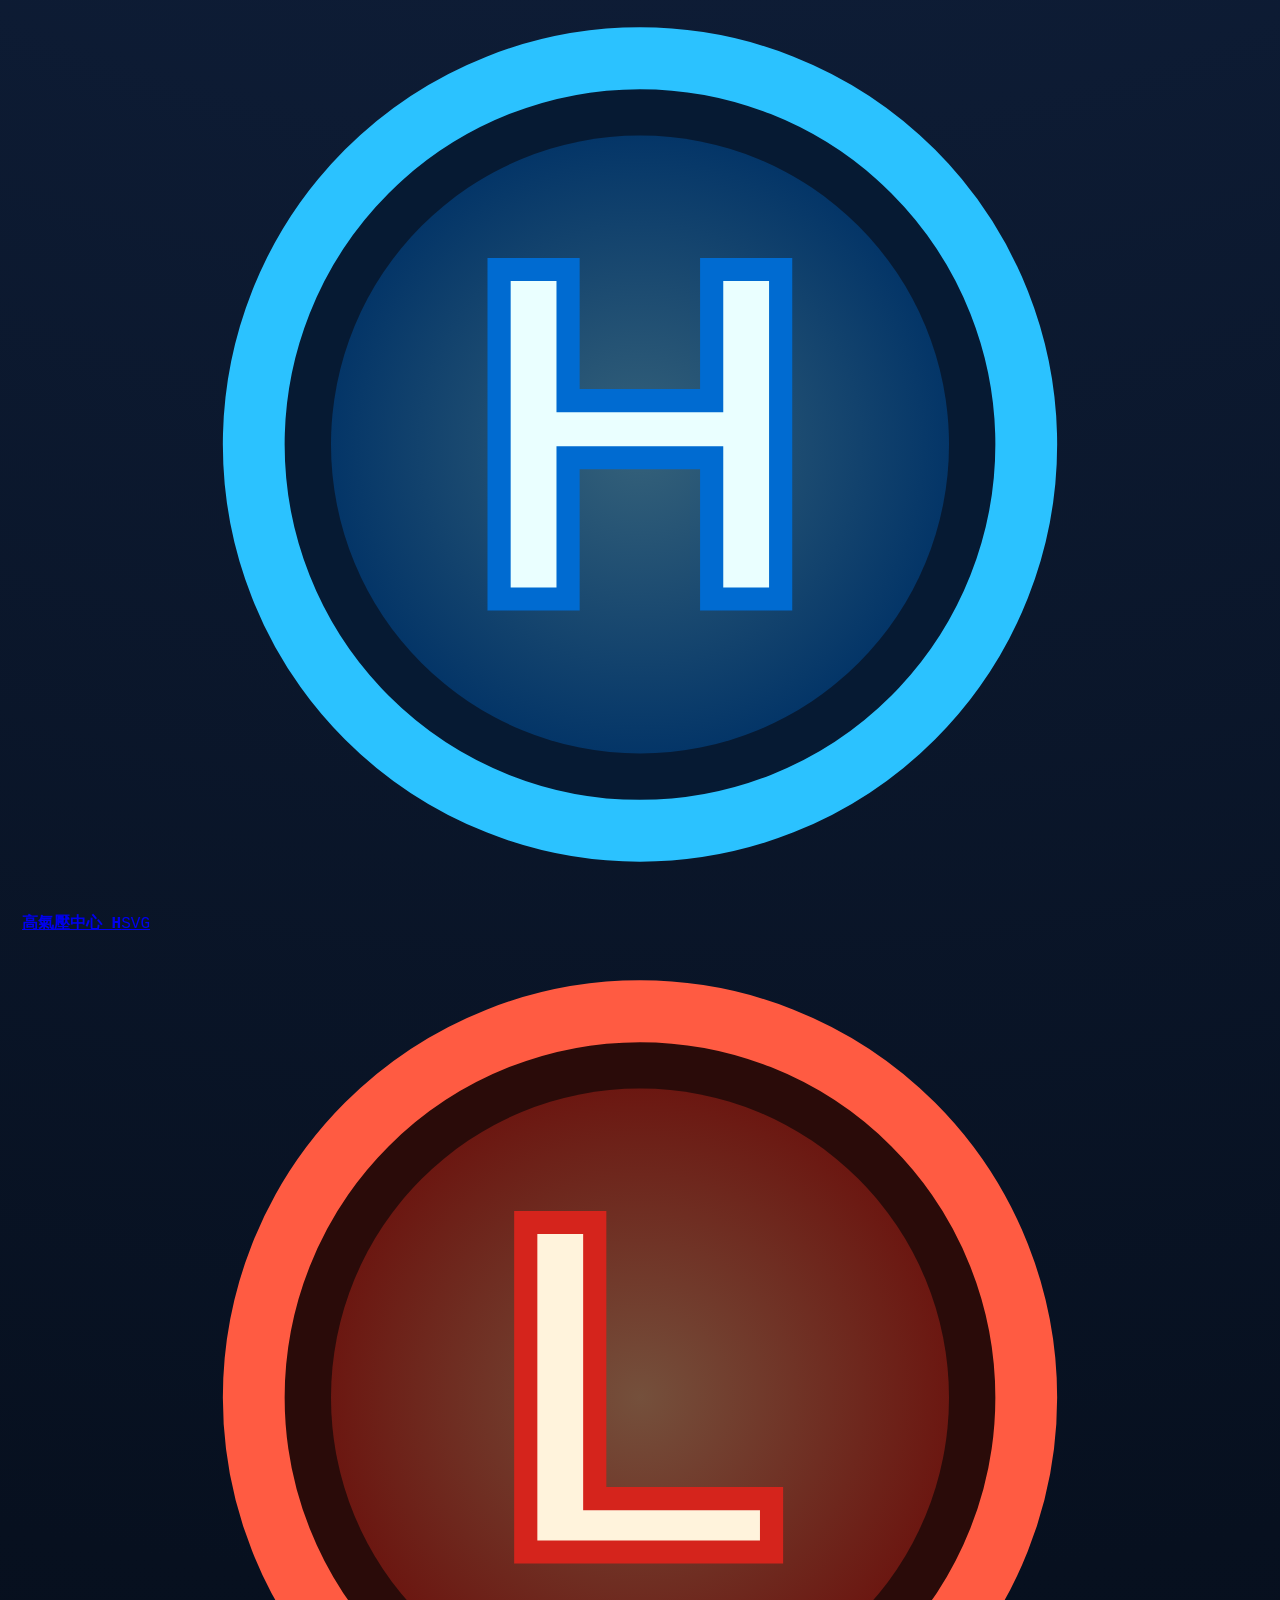
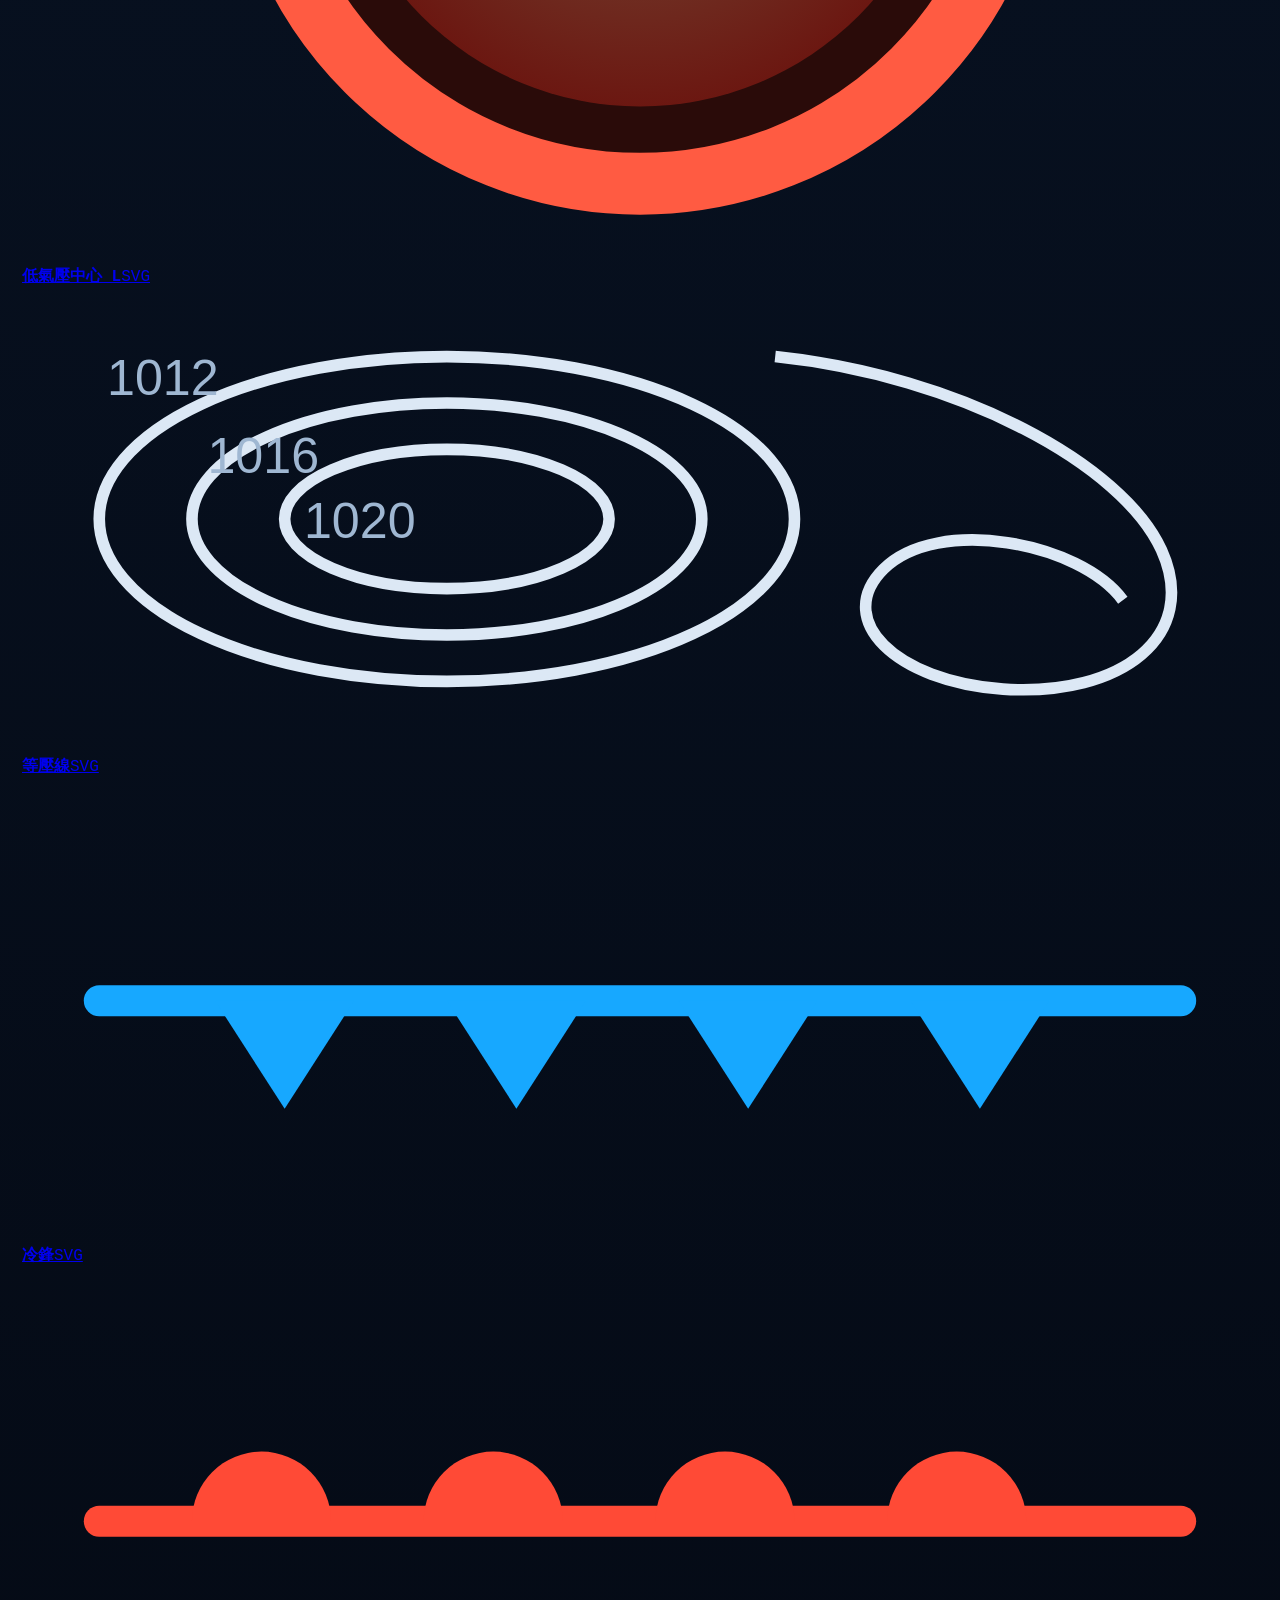
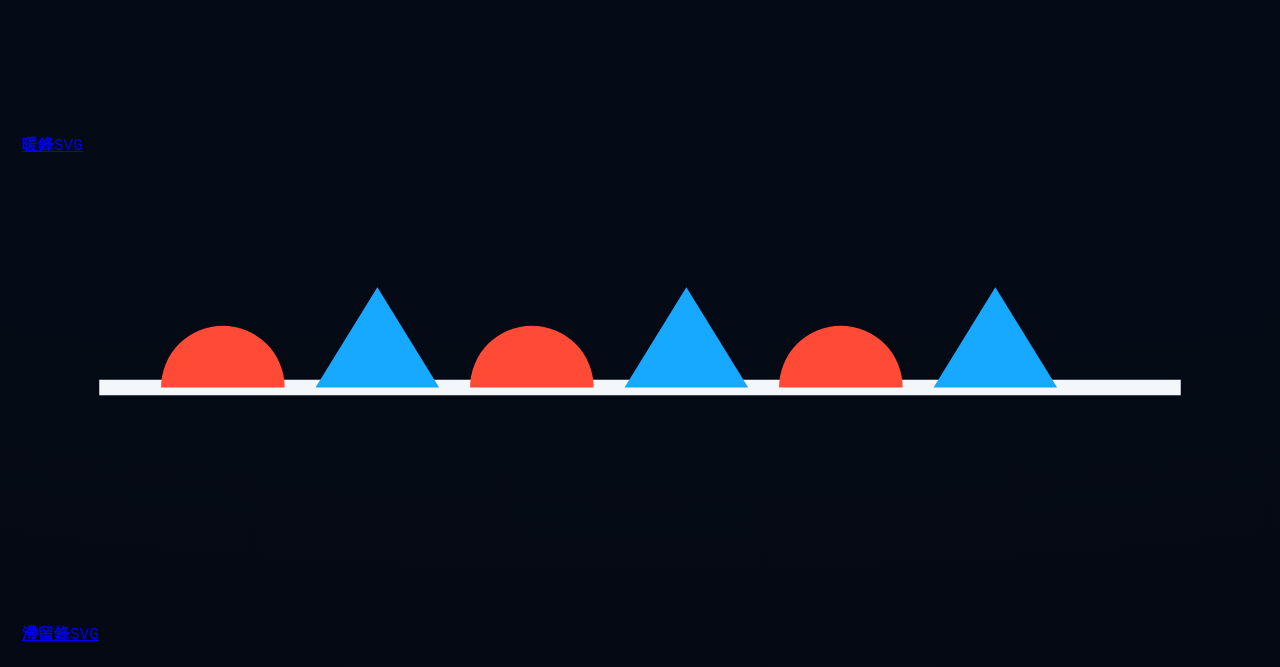
==== commit 81de1bc8: "Simplify Surface Weather Duel back to basic cold vs warm version" ====
--- a/duel/index.html
+++ b/duel/index.html
@@ -2,158 +2,116 @@
 <html lang="zh-Hant">
 <head>
   <meta charset="utf-8">
-  <meta name="viewport" content="width=device-width,initial-scale=1,viewport-fit=cover">
+  <meta name="viewport" content="width=device-width, initial-scale=1, viewport-fit=cover">
   <meta name="theme-color" content="#07101f">
-  <meta name="description" content="地面天氣圖大決鬥 v1.0：原創街機格鬥風的氣象雙人對戰遊戲。">
-  <title>地面天氣圖大決鬥 v1.0｜氣象格鬥</title>
+  <meta name="description" content="地面天氣圖大決鬥：用雙人對戰理解冷鋒、暖鋒、滯留鋒與地面天氣圖符號。">
+  <title>地面天氣圖大決鬥｜雙人氣團鋒面對戰</title>
   <link rel="stylesheet" href="./style.css">
 </head>
 <body>
-<main class="shell">
-  <header class="masthead">
-    <div>
-      <p class="kicker">GRADE 6 · WEATHER FIGHTERS · v1.0</p>
-      <h1>地面天氣圖大決鬥</h1>
-      <p class="subtitle">原創街機格鬥版｜角色選擇、MAX 超必殺、Combo、鋒面對撞與季節戰場</p>
-    </div>
-    <nav class="top-actions" aria-label="頁面操作">
-      <a class="ui-btn ghost" href="../">← 回天氣探險隊</a>
-      <button id="soundBtn" class="ui-btn ghost" type="button">♪ 音效：開</button>
-      <button id="helpBtn" class="ui-btn" type="button">? 操作說明</button>
-    </nav>
-  </header>
+  <main class="shell">
+    <header class="masthead">
+      <div>
+        <p class="kicker">GRADE 6 · SURFACE WEATHER BATTLE</p>
+        <h1>地面天氣圖大決鬥</h1>
+        <p class="subtitle">冷氣團 vs 暖氣團｜把鋒面符號變成真正的招式</p>
+      </div>
+      <nav class="top-actions" aria-label="頁面操作">
+        <a class="ui-btn ghost" href="../">← 回天氣探險隊</a>
+        <button id="soundBtn" class="ui-btn ghost" type="button">♪ 音效：開</button>
+        <button id="helpBtn" class="ui-btn" type="button">? 操作說明</button>
+      </nav>
+    </header>
 
-  <section class="science-strip" aria-label="核心科學概念">
-    <article><img src="./assets/cold-front.svg" alt="冷鋒"><div><b>冷鋒</b><span>冷氣團推進，三角形指向移動方向。</span></div></article>
-    <article><img src="./assets/warm-front.svg" alt="暖鋒"><div><b>暖鋒</b><span>暖氣團推進，半圓指向移動方向。</span></div></article>
-    <article><img src="./assets/stationary-front.svg" alt="滯留鋒"><div><b>滯留鋒</b><span>兩氣團勢力相當，鋒面移動慢，常伴持續性降雨。</span></div></article>
-  </section>
+    <section class="science-strip" aria-label="鋒面科學概念">
+      <article><img src="./assets/cold-front.svg" alt="冷鋒符號"><div><b>冷鋒</b><span>冷氣團主動推進，三角形指向移動方向。</span></div></article>
+      <article><img src="./assets/warm-front.svg" alt="暖鋒符號"><div><b>暖鋒</b><span>暖氣團向冷氣團推進，半圓指向移動方向。</span></div></article>
+      <article><img src="./assets/stationary-front.svg" alt="滯留鋒符號"><div><b>滯留鋒</b><span>兩邊勢力相當，鋒面移動慢，常帶來持續性降雨。</span></div></article>
+    </section>
 
-  <section class="arena-frame">
-    <div class="hud-row">
-      <article class="fighter-card cold-card">
-        <div class="fighter-title">
-          <div id="p1Portrait" class="hud-portrait">❄</div>
-          <div><small>PLAYER 1</small><strong id="p1Name">西伯利亞高壓</strong><span id="p1Title">寒潮統帥</span></div>
+    <section class="arena-frame">
+      <div class="hud-row">
+        <article class="fighter-card cold-card">
+          <div class="fighter-title"><img src="./assets/high-pressure.svg" alt="高氣壓符號"><div><small>PLAYER 1</small><strong>寒潮・藍鋒</strong></div></div>
+          <div class="bar hp"><span id="p1Hp"></span></div>
+          <div class="meter-line"><span>鋒面能量</span><div class="bar energy"><span id="p1Energy"></span></div><b id="p1Power">0%</b></div>
+        </article>
+
+        <div class="round-box">
+          <span id="roundLabel">ROUND 1</span>
+          <strong id="timer">90</strong>
+          <div class="round-score"><i id="p1Wins"></i><b>VS</b><i id="p2Wins"></i></div>
         </div>
-        <div class="bar hp"><span id="p1Hp"></span></div>
-        <div class="meter-line"><span>MAX</span><div class="bar energy"><span id="p1Energy"></span></div><b id="p1Power">0%</b></div>
-        <div id="p1Combo" class="combo-readout"></div>
-      </article>
 
-      <div class="round-box">
-        <span id="roundLabel">ROUND 1</span>
-        <strong id="timer">90</strong>
-        <div class="score-row"><i id="p1Dot1"></i><i id="p1Dot2"></i><b>VS</b><i id="p2Dot1"></i><i id="p2Dot2"></i></div>
-        <em id="stageHud">冬季寒流</em>
+        <article class="fighter-card warm-card">
+          <div class="fighter-title reverse"><img src="./assets/low-pressure.svg" alt="低氣壓符號"><div><small>PLAYER 2</small><strong>暖流・赤鋒</strong></div></div>
+          <div class="bar hp"><span id="p2Hp"></span></div>
+          <div class="meter-line reverse-line"><b id="p2Power">0%</b><div class="bar energy"><span id="p2Energy"></span></div><span>鋒面能量</span></div>
+        </article>
       </div>
 
-      <article class="fighter-card warm-card">
-        <div class="fighter-title reverse">
-          <div id="p2Portrait" class="hud-portrait">☀</div>
-          <div><small>PLAYER 2</small><strong id="p2Name">太平洋高壓</strong><span id="p2Title">盛夏霸主</span></div>
+      <div id="canvasWrap" class="canvas-wrap">
+        <canvas id="game" width="1280" height="720" aria-label="雙人地面天氣圖格鬥遊戲"></canvas>
+        <div id="announcement" class="announcement" aria-live="polite"></div>
+        <div id="startOverlay" class="overlay active">
+          <div class="overlay-card title-card">
+            <p class="eyebrow">SURFACE WEATHER CHART DUEL</p>
+            <h2>鋒面開戰！</h2>
+            <p>冷氣團與暖氣團各自蓄力，把<strong>冷鋒／暖鋒</strong>像波動拳一樣打出去。兩個鋒面力量相同時，會在碰撞處形成<strong>滯留鋒</strong>。</p>
+            <div class="quick-controls">
+              <div><b>P1 寒潮・藍鋒</b><span>A / D 移動　W 跳　S 防禦</span><span>F 近攻　<strong>按住 G 蓄力、放開射冷鋒</strong></span></div>
+              <div><b>P2 暖流・赤鋒</b><span>← / → 移動　↑ 跳　↓ 防禦</span><span>J 近攻　<strong>按住 K 蓄力、放開射暖鋒</strong></span></div>
+            </div>
+            <button id="startBtn" class="ui-btn primary big" type="button">⚔ 開始雙人對戰</button>
+          </div>
         </div>
-        <div class="bar hp"><span id="p2Hp"></span></div>
-        <div class="meter-line reverse-line"><b id="p2Power">0%</b><div class="bar energy"><span id="p2Energy"></span></div><span>MAX</span></div>
-        <div id="p2Combo" class="combo-readout right"></div>
-      </article>
-    </div>
-
-    <div id="canvasWrap" class="canvas-wrap">
-      <canvas id="game" width="1280" height="720" aria-label="雙人氣象格鬥遊戲"></canvas>
-      <div id="announcement" class="announcement" aria-live="polite"></div>
-      <div id="superBanner" class="super-banner" aria-live="polite"></div>
-
-      <div id="startOverlay" class="overlay active">
-        <div class="overlay-card select-card">
-          <div class="select-heading">
-            <p class="eyebrow">WEATHER FIGHTERS SELECT</p>
-            <h2>選擇氣象鬥士</h2>
-            <p>每位角色都有不同的鋒面屬性、被動與必殺技。這是原創街機格鬥風，不套用既有作品角色或介面。</p>
+        <div id="endOverlay" class="overlay">
+          <div class="overlay-card end-card">
+            <p class="eyebrow">BATTLE RESULT</p>
+            <h2 id="winnerTitle">勝負已分</h2>
+            <p id="winnerText"></p>
+            <div class="end-actions"><button id="rematchBtn" class="ui-btn primary big" type="button">↻ 再戰一場</button><a href="../" class="ui-btn">回天氣探險隊</a></div>
           </div>
-
-          <div class="player-select-grid">
-            <section class="player-select p1-select">
-              <div class="select-label blue">PLAYER 1</div>
-              <div id="p1Roster" class="roster" aria-label="玩家一角色選擇"></div>
-            </section>
-            <section class="player-select p2-select">
-              <div class="select-label red">PLAYER 2</div>
-              <div id="p2Roster" class="roster" aria-label="玩家二角色選擇"></div>
-            </section>
-          </div>
-
-          <section class="stage-select" aria-label="選擇戰場">
-            <strong>SELECT WEATHER STAGE｜選擇季節天氣戰場</strong>
-            <div class="stage-buttons">
-              <button class="stage-btn selected" data-stage="winter" type="button">❄️ 冬季寒流<small>東北季風 · 冷鋒優勢</small></button>
-              <button class="stage-btn" data-stage="meiyu" type="button">🌧️ 梅雨季<small>雨帶減速 · 滯留鋒增強</small></button>
-              <button class="stage-btn" data-stage="typhoon" type="button">🌀 颱風季<small>強陣風 · 飛行道具偏移</small></button>
-            </div>
-            <span id="stageLabel" class="stage-rule">冬季寒流｜冷鋒速度與傷害略增，週期出現東北季風。</span>
-          </section>
-
-          <div class="quick-controls compact">
-            <div><b>P1 鍵盤</b><span>A / D 移動 · W 跳 · S 防禦</span><span>F 近攻 · G 鋒面 · H 角色技 · R MAX 超必殺</span></div>
-            <div><b>P2 鍵盤</b><span>← / → 移動 · ↑ 跳 · ↓ 防禦</span><span>J 近攻 · K 鋒面 · L 角色技 · I MAX 超必殺</span></div>
-          </div>
-
-          <button id="startBtn" class="ui-btn primary big start-fight" type="button">⚔ READY — 開始對戰</button>
         </div>
       </div>
 
-      <div id="endOverlay" class="overlay">
-        <div class="overlay-card end-card">
-          <p class="eyebrow">BATTLE RESULT</p>
-          <h2 id="winnerTitle">勝負已分</h2>
-          <p id="winnerText"></p>
-          <div class="end-actions">
-            <button id="rematchBtn" class="ui-btn primary big" type="button">↻ 同角色再戰</button>
-            <button id="reselectBtn" class="ui-btn" type="button">↺ 重新選角</button>
-            <a href="../" class="ui-btn">回天氣探險隊</a>
-          </div>
-        </div>
+      <div class="control-deck">
+        <article>
+          <b class="cold-text">P1｜寒潮・藍鋒</b>
+          <span><kbd>A</kbd><kbd>D</kbd> 移動　<kbd>W</kbd> 跳　<kbd>S</kbd> 防禦　<kbd>F</kbd> 近攻</span>
+          <span><kbd>G</kbd> 按住蓄力 → 放開發射冷鋒</span>
+        </article>
+        <div class="clash-rule"><img src="./assets/stationary-front.svg" alt=""><div><b>勢均力敵＝滯留鋒</b><span>同級鋒面正面碰撞會停滯 3 秒，並出現持續降雨區。</span></div></div>
+        <article class="right-control">
+          <b class="warm-text">P2｜暖流・赤鋒</b>
+          <span><kbd>←</kbd><kbd>→</kbd> 移動　<kbd>↑</kbd> 跳　<kbd>↓</kbd> 防禦　<kbd>J</kbd> 近攻</span>
+          <span><kbd>K</kbd> 按住蓄力 → 放開發射暖鋒</span>
+        </article>
       </div>
-    </div>
+    </section>
 
-    <div class="control-deck">
-      <article>
-        <b class="cold-text">P1｜A D W S</b>
-        <span><kbd>F</kbd> 近攻　<kbd>G</kbd> 鋒面波　<kbd>H</kbd> 角色技（35%）　<kbd>R</kbd> MAX 超必殺（100%）</span>
-      </article>
-      <div class="clash-rule"><img src="./assets/stationary-front.svg" alt=""><div><b>鋒面對撞規則</b><span>冷鋒與暖鋒同級正面碰撞 → 滯留鋒雨域；較強者則突破。</span><span id="battleStageChip" class="stage-chip">目前關卡：冬季寒流</span></div></div>
-      <article class="right-control">
-        <b class="warm-text">P2｜方向鍵</b>
-        <span><kbd>J</kbd> 近攻　<kbd>K</kbd> 鋒面波　<kbd>L</kbd> 角色技（35%）　<kbd>I</kbd> MAX 超必殺（100%）</span>
-      </article>
-    </div>
-  </section>
+    <section class="asset-lab">
+      <div class="section-head"><div><p class="kicker">GAME ASSET LAB</p><h2>地面天氣圖符號素材</h2></div><p>素材全部用原創 SVG 重繪，可直接在教學投影片、遊戲或網頁中使用。</p></div>
+      <div class="asset-grid">
+        <a href="./assets/high-pressure.svg"><img src="./assets/high-pressure.svg" alt="高氣壓素材"><b>高氣壓中心 H</b><span>SVG</span></a>
+        <a href="./assets/low-pressure.svg"><img src="./assets/low-pressure.svg" alt="低氣壓素材"><b>低氣壓中心 L</b><span>SVG</span></a>
+        <a href="./assets/isobars.svg"><img src="./assets/isobars.svg" alt="等壓線素材"><b>等壓線</b><span>SVG</span></a>
+        <a href="./assets/cold-front.svg"><img src="./assets/cold-front.svg" alt="冷鋒素材"><b>冷鋒</b><span>SVG</span></a>
+        <a href="./assets/warm-front.svg"><img src="./assets/warm-front.svg" alt="暖鋒素材"><b>暖鋒</b><span>SVG</span></a>
+        <a href="./assets/stationary-front.svg"><img src="./assets/stationary-front.svg" alt="滯留鋒素材"><b>滯留鋒</b><span>SVG</span></a>
+      </div>
+    </section>
 
-  <section class="asset-lab roster-lab">
-    <div class="section-head"><div><p class="kicker">WEATHER FIGHTER ROSTER</p><h2>四名原創氣象鬥士</h2></div><p>每位角色把一個氣象系統的典型特性轉成格鬥機制。</p></div>
-    <div id="rosterInfo" class="fighter-info-grid"></div>
-  </section>
-
-  <section class="asset-lab">
-    <div class="section-head"><div><p class="kicker">SCIENCE → GAME MECHANIC</p><h2>把氣象概念直接做成戰鬥規則</h2></div></div>
-    <div class="help-grid">
-      <article><h3>❄ 西伯利亞高壓</h3><p>冷、乾、強。冷鋒速度較快；角色技「寒潮爆發」會推出強烈冷風；MAX「極地寒潮」會生成大型冷鋒並使對手短暫減速。</p></article>
-      <article><h3>☀ 太平洋高壓</h3><p>暖、穩定、下沉。暖鋒較厚重；角色技「副熱帶霸體」提供短暫護盾；MAX「盛夏高壓」會形成高壓領域並推出大型暖鋒。</p></article>
-      <article><h3>🌀 溫帶低氣壓</h3><p>低壓中心伴隨氣旋環流與冷暖鋒。普通鋒面會冷／暖交替；角色技「氣旋吸引」把對手與飛行鋒面拉向中心。</p></article>
-      <article><h3>🌧 梅雨鋒面</h3><p>鋒面移動慢、容易帶來持續雨帶。角色技直接建立滯留雨域；MAX「梅雨封鎖線」讓整個中央戰區進入強降雨與減速。</p></article>
-    </div>
-  </section>
-
-  <dialog id="helpDialog" class="help-dialog">
-    <form method="dialog" class="dialog-head"><div><p class="kicker">HOW TO PLAY</p><h2>操作與科學規則</h2></div><button class="ui-btn" value="cancel">關閉 ✕</button></form>
-    <div class="help-grid">
-      <article><h3>① 先選角色</h3><p>兩位玩家可各自從四名氣象鬥士中選一名。角色會改變 HP、速度、鋒面類型、角色技與 MAX 超必殺。</p></article>
-      <article><h3>② 鋒面波</h3><p>按住 G／K 蓄力，放開發射。蓄力分 1、2、3 級。冷、暖鋒同級碰撞會形成滯留鋒。</p></article>
-      <article><h3>③ 角色技與 MAX</h3><p>角色技消耗 35% 能量；MAX 超必殺需 100%。能量可藉由攻擊、命中、蓄力逐步獲得。</p></article>
-      <article><h3>④ Combo 與勝負</h3><p>短時間連續命中會顯示 HIT COMBO。三戰兩勝；時間歸零時生命值較高者獲勝。</p></article>
-    </div>
-  </dialog>
-</main>
-<script src="./game.js"></script>
+    <dialog id="helpDialog" class="help-dialog">
+      <form method="dialog" class="dialog-head"><div><p class="kicker">HOW TO PLAY</p><h2>操作與科學規則</h2></div><button class="ui-btn" value="cancel">關閉 ✕</button></form>
+      <div class="help-grid">
+        <article><h3>① 鋒面蓄力</h3><p>按住 G 或 K 會蓄力。蓄力分 1、2、3 級，鋒面越大、速度與傷害越高。</p></article>
+        <article><h3>② 正面碰撞</h3><p>冷鋒與暖鋒在空中碰撞時，較強者會突破；同級則互相抵銷並形成滯留鋒。</p></article>
+        <article><h3>③ 滯留鋒</h3><p>滯留鋒會停留約 3 秒並產生降雨區。這把「兩氣團勢力相當、鋒面移動慢」直接做成遊戲機制。</p></article>
+        <article><h3>④ 勝負</h3><p>三戰兩勝。時間歸零時生命值較高者勝；近身攻擊或鋒面命中都能削減生命值。</p></article>
+      </div>
+    </dialog>
+  </main>
+  <script src="./game.js"></script>
 </body>
 </html>
--- a/duel/style.css
+++ b/duel/style.css
@@ -1,11 +1 @@
-:root{--bg:#07101f;--panel:#101d34;--line:#2b4268;--cold:#19a8ff;--cold2:#80dcff;--warm:#ff4b38;--warm2:#ffad4a;--text:#f4f7fb;--muted:#a9b8cf;--gold:#ffd85e}*{box-sizing:border-box}html,body{margin:0;min-height:100%;background:radial-gradient(circle at top,#14284b 0,#07101f 58%,#040913 100%);color:var(--text);font-family:ui-monospace,SFMono-Regular,Menlo,Monaco,Consolas,"Liberation Mono","Noto Sans TC",monospace}body{padding:24px}.shell{max-width:1500px;margin:auto}.masthead{display:flex;justify-content:space-between;gap:24px;align-items:center;margin-bottom:16px}.kicker,.eyebrow{margin:0 0 6px;color:#79a8e8;font-size:.8rem;letter-spacing:.13em}.masthead h1{margin:0;font-size:clamp(2rem,4vw,4.2rem);line-height:1;text-shadow:0 3px 0 #000,0 0 28px #1e6fcc}.subtitle{color:var(--muted);margin:.7rem 0 0}.top-actions,.end-actions{display:flex;gap:10px;flex-wrap:wrap}.ui-btn{border:1px solid #5274a4;background:#182946;color:#fff;padding:11px 15px;border-radius:6px;font:inherit;font-weight:800;text-decoration:none;cursor:pointer;box-shadow:0 3px 0 #050b14}.ui-btn:hover{transform:translateY(-1px);filter:brightness(1.12)}.ui-btn.primary{background:linear-gradient(#ffce46,#e89018);color:#1a1305;border-color:#ffe17f}.ui-btn.big{font-size:1.05rem;padding:14px 22px}.ui-btn.ghost{background:#0b1629}.science-strip{display:grid;grid-template-columns:repeat(3,1fr);gap:10px;margin-bottom:14px}.science-strip article{background:#0b1629cc;border:1px solid #29466f;display:flex;align-items:center;gap:12px;padding:10px 14px;border-radius:8px}.science-strip img{width:96px;height:40px;object-fit:contain}.science-strip b{display:block}.science-strip span{display:block;color:var(--muted);font-size:.8rem;margin-top:3px}.arena-frame{border:2px solid #35527e;background:#081222;border-radius:10px;overflow:hidden;box-shadow:0 0 0 4px #030814,0 20px 60px #0009}.hud-row{display:grid;grid-template-columns:1fr 170px 1fr;gap:16px;padding:14px;background:linear-gradient(#101d34,#091426);border-bottom:2px solid #263d61}.fighter-card{min-width:0}.fighter-title{display:flex;align-items:center;gap:9px;margin-bottom:8px}.fighter-title.reverse{flex-direction:row-reverse;text-align:right}.fighter-title img{width:50px;height:50px}.fighter-title small{display:block;color:#8ea8cf}.fighter-title strong{font-size:1.05rem}.bar{height:18px;border:2px solid #02060d;background:#02060d;box-shadow:inset 0 0 0 1px #536987;overflow:hidden}.bar>span{display:block;height:100%;width:100%;transition:width .15s}.cold-card .hp>span{background:linear-gradient(90deg,#087cd3,#77d9ff)}.warm-card .hp>span{background:linear-gradient(90deg,#ffbe4b,#f04435)}.energy{height:10px;flex:1}.energy>span{background:linear-gradient(90deg,#833cff,#ffde4b)}.meter-line{display:flex;align-items:center;gap:8px;margin-top:7px;color:#aabbd2;font-size:.7rem}.meter-line b{color:#fff;width:36px}.reverse-line{text-align:right}.round-box{text-align:center;align-self:center}.round-box span{font-size:.76rem;color:#93a8c6}.round-box>strong{display:block;font-size:2.8rem;color:var(--gold);text-shadow:0 3px #000}.round-score{display:flex;align-items:center;justify-content:center;gap:8px}.round-score i{width:12px;height:12px;border:1px solid #8297b7;border-radius:50%;background:#182844}.round-score i.won{background:var(--gold);box-shadow:0 0 9px var(--gold)}.round-score b{font-size:.65rem;color:#778baa}.canvas-wrap{position:relative;background:#07111d;aspect-ratio:16/9}.canvas-wrap canvas{display:block;width:100%;height:100%;image-rendering:pixelated}.overlay{position:absolute;inset:0;display:none;place-items:center;background:#030712c4;padding:20px;z-index:5}.overlay.active{display:grid}.overlay-card{max-width:820px;background:#0d1930f2;border:2px solid #4b6f9d;box-shadow:0 0 0 5px #020711,0 18px 60px #000;padding:28px;border-radius:8px;text-align:center}.overlay-card h2{font-size:clamp(2rem,5vw,4rem);margin:.25rem 0;color:#ffe06c;text-shadow:0 3px #000}.overlay-card p{color:#cad5e6;line-height:1.7}.quick-controls{display:grid;grid-template-columns:1fr 1fr;gap:10px;text-align:left;margin:20px 0}.quick-controls>div{padding:13px;border:1px solid #334e75;background:#081323}.quick-controls b,.quick-controls span{display:block}.quick-controls span{font-size:.78rem;color:#aebed4;margin-top:6px}.announcement{position:absolute;left:50%;top:34%;transform:translate(-50%,-50%);z-index:4;font-weight:1000;font-size:clamp(2rem,6vw,6rem);letter-spacing:.03em;text-align:center;text-shadow:0 5px 0 #000,0 0 28px #fff9;pointer-events:none}.control-deck{display:grid;grid-template-columns:1fr 1.05fr 1fr;gap:12px;padding:12px;background:#07101f;border-top:2px solid #263d61}.control-deck article,.clash-rule{padding:11px;border:1px solid #263d61;background:#0c182b}.control-deck b,.control-deck span{display:block}.control-deck span{font-size:.75rem;color:#a9b8cf;margin-top:6px}.right-control{text-align:right}.cold-text{color:#66d3ff}.warm-text{color:#ff806f}kbd{background:#162b49;border:1px solid #4b6d98;border-bottom-width:3px;border-radius:4px;padding:2px 6px;color:#fff}.clash-rule{display:flex;gap:10px;align-items:center}.clash-rule img{width:120px}.asset-lab{margin-top:28px}.section-head{display:flex;align-items:end;justify-content:space-between;gap:20px}.section-head h2{margin:0;font-size:1.7rem}.section-head>p{max-width:560px;color:var(--muted)}.asset-grid{display:grid;grid-template-columns:repeat(6,1fr);gap:10px}.asset-grid a{color:#fff;text-decoration:none;background:#0c182b;border:1px solid #2d476b;padding:12px;text-align:center;border-radius:7px}.asset-grid img{width:100%;height:90px;object-fit:contain;background:#08111e;border-radius:4px}.asset-grid b,.asset-grid span{display:block;margin-top:8px}.asset-grid span{color:#6fe0ff;font-size:.72rem}.help-dialog{max-width:900px;background:#0c1628;color:#fff;border:2px solid #496d9e;border-radius:9px}.help-dialog::backdrop{background:#000b}.dialog-head{display:flex;justify-content:space-between;align-items:center}.dialog-head h2{margin:0}.help-grid{display:grid;grid-template-columns:1fr 1fr;gap:12px}.help-grid article{background:#081221;border:1px solid #29466f;padding:15px}.help-grid h3{margin-top:0;color:#ffe169}.help-grid p{color:#bdc9da;line-height:1.65}.end-card{max-width:620px}@media(max-width:900px){body{padding:10px}.masthead,.section-head{align-items:flex-start;flex-direction:column}.science-strip{grid-template-columns:1fr}.hud-row{grid-template-columns:1fr 88px 1fr;gap:7px;padding:8px}.fighter-title img{display:none}.fighter-title strong{font-size:.8rem}.round-box>strong{font-size:2rem}.meter-line>span{display:none}.control-deck{grid-template-columns:1fr 1fr}.clash-rule{grid-column:1/-1;order:3}.asset-grid{grid-template-columns:repeat(3,1fr)}.quick-controls{grid-template-columns:1fr}.help-grid{grid-template-columns:1fr}}@media(max-width:560px){.top-actions{width:100%}.ui-btn{font-size:.74rem}.science-strip span{font-size:.7rem}.asset-grid{grid-template-columns:repeat(2,1fr)}.control-deck{grid-template-columns:1fr}.clash-rule{grid-column:auto}.right-control{text-align:left}.overlay-card{padding:18px}.hud-row{grid-template-columns:1fr 70px 1fr}.fighter-title small{font-size:.58rem}.fighter-title strong{font-size:.67rem}}
-
-/* v0.5.1 mobile overlay scroll fix */
-@media(max-width:900px){
-  .overlay{position:fixed;inset:0;z-index:1000;overflow-y:auto;overscroll-behavior:contain;-webkit-overflow-scrolling:touch;align-items:start;justify-items:center;padding:max(14px,env(safe-area-inset-top)) 12px max(24px,env(safe-area-inset-bottom));touch-action:pan-y}
-  .overlay.active{display:grid}
-  .overlay-card{width:min(100%,820px);max-width:820px;max-height:none;margin:0 auto}
-  .title-card{padding-bottom:calc(24px + env(safe-area-inset-bottom))}
-  .title-card #startBtn{position:sticky;bottom:max(10px,env(safe-area-inset-bottom));z-index:3;width:100%;margin-top:16px}
-  body:has(.overlay.active){overflow:hidden}
-}
+:root{--bg:#07101f;--panel:#101d34;--line:#2b4268;--cold:#19a8ff;--cold2:#80dcff;--warm:#ff4b38;--warm2:#ffad4a;--text:#f4f7fb;--muted:#a9b8cf;--gold:#ffd85e;--purple:#9a76ff;--rain:#6ad8ff}*{box-sizing:border-box}html,body{margin:0;min-height:100%;background:radial-gradient(circle at top,#14284b 0,#07101f 58%,#040913 100%);color:var(--text);font-family:ui-monospace,SFMono-Regular,Menlo,Monaco,Consolas,"Liberation Mono","Noto Sans TC",monospace}body{padding:22px}.shell{max-width:1500px;margin:auto}.masthead{display:flex;justify-content:space-between;gap:24px;align-items:center;margin-bottom:16px}.kicker,.eyebrow{margin:0 0 6px;color:#79a8e8;font-size:.8rem;letter-spacing:.13em}.masthead h1{margin:0;font-size:clamp(2rem,4vw,4.2rem);line-height:1;text-shadow:0 3px 0 #000,0 0 28px #1e6fcc}.subtitle{color:var(--muted);margin:.7rem 0 0}.top-actions,.end-actions{display:flex;gap:10px;flex-wrap:wrap}.ui-btn{border:1px solid #5274a4;background:#182946;color:#fff;padding:11px 15px;border-radius:6px;font:inherit;font-weight:900;text-decoration:none;cursor:pointer;box-shadow:0 3px 0 #050b14}.ui-btn:hover{transform:translateY(-1px);filter:brightness(1.12)}.ui-btn.primary{background:linear-gradient(#ffce46,#e89018);color:#1a1305;border-color:#ffe17f}.ui-btn.big{font-size:1.05rem;padding:14px 22px}.ui-btn.ghost{background:#0b1629}.science-strip{display:grid;grid-template-columns:repeat(3,1fr);gap:10px;margin-bottom:14px}.science-strip article{background:#0b1629cc;border:1px solid #29466f;display:flex;align-items:center;gap:12px;padding:10px 14px;border-radius:8px}.science-strip img{width:96px;height:40px;object-fit:contain}.science-strip b{display:block}.science-strip span{display:block;color:var(--muted);font-size:.8rem;margin-top:3px}.arena-frame{border:2px solid #35527e;background:#081222;border-radius:10px;overflow:hidden;box-shadow:0 0 0 4px #030814,0 20px 60px #0009}.hud-row{display:grid;grid-template-columns:1fr 170px 1fr;gap:16px;padding:12px 14px;background:linear-gradient(#101d34,#091426);border-bottom:2px solid #263d61}.fighter-card{min-width:0;position:relative}.fighter-title{display:flex;align-items:center;gap:9px;margin-bottom:8px}.fighter-title.reverse{flex-direction:row-reverse;text-align:right}.fighter-title small{display:block;color:#8ea8cf}.fighter-title strong{display:block;font-size:1.05rem}.fighter-title span{display:block;font-size:.67rem;color:#91a8c7;margin-top:2px}.hud-portrait{width:52px;height:52px;border:2px solid #5d83b7;background:#081324;display:grid;place-items:center;font-size:1.7rem;box-shadow:inset 0 0 18px #ffffff12}.bar{height:18px;border:2px solid #02060d;background:#02060d;box-shadow:inset 0 0 0 1px #536987;overflow:hidden}.bar>span{display:block;height:100%;width:100%;transition:width .12s}.cold-card .hp>span{background:linear-gradient(90deg,#087cd3,#77d9ff)}.warm-card .hp>span{background:linear-gradient(90deg,#ffbe4b,#f04435)}.energy{height:10px;flex:1}.energy>span{background:linear-gradient(90deg,#783cff,#ffde4b)}.meter-line{display:flex;align-items:center;gap:8px;margin-top:7px;color:#aabbd2;font-size:.7rem}.meter-line b{color:#fff;width:38px}.reverse-line{text-align:right}.combo-readout{height:18px;margin-top:5px;font-size:.7rem;font-weight:1000;color:#8ee8ff;text-shadow:0 2px #000}.combo-readout.right{text-align:right;color:#ffac8f}.round-box{text-align:center;align-self:center}.round-box span{font-size:.76rem;color:#93a8c6}.round-box>strong{display:block;font-size:2.8rem;color:var(--gold);text-shadow:0 3px #000}.round-box em{display:block;margin-top:5px;font-style:normal;font-size:.62rem;color:#92afd1}.score-row{display:flex;align-items:center;justify-content:center;gap:5px}.score-row i{width:11px;height:11px;border:1px solid #8297b7;border-radius:50%;background:#182844}.score-row i.won{background:var(--gold);box-shadow:0 0 9px var(--gold)}.score-row b{margin:0 5px;font-size:.62rem;color:#778baa}.canvas-wrap{position:relative;background:#07111d;aspect-ratio:16/9;overflow:hidden}.canvas-wrap canvas{display:block;width:100%;height:100%;image-rendering:pixelated}.overlay{position:absolute;inset:0;display:none;place-items:center;background:#020612e8;padding:16px;z-index:10;overflow:auto}.overlay.active{display:grid}.overlay-card{width:min(1100px,96%);background:#0d1930f5;border:2px solid #4b6f9d;box-shadow:0 0 0 5px #020711,0 18px 60px #000;padding:22px;border-radius:8px;text-align:center}.overlay-card h2{font-size:clamp(2rem,4vw,3.5rem);margin:.2rem 0;color:#ffe06c;text-shadow:0 3px #000}.overlay-card p{color:#cad5e6;line-height:1.6}.select-heading p:last-child{max-width:880px;margin:8px auto 14px}.player-select-grid{display:grid;grid-template-columns:1fr 1fr;gap:12px}.player-select{background:#071222;border:1px solid #365276;padding:10px}.select-label{font-weight:1000;letter-spacing:.1em;margin-bottom:9px}.select-label.blue{color:#7cddff}.select-label.red{color:#ff8c75}.roster{display:grid;grid-template-columns:repeat(2,1fr);gap:8px}.fighter-option{position:relative;text-align:left;border:1px solid #3e5b7e;background:linear-gradient(145deg,#10223c,#07111e);color:#fff;padding:9px;cursor:pointer;min-height:134px;overflow:hidden}.fighter-option:hover{filter:brightness(1.1)}.fighter-option.selected{border-color:#ffe06c;box-shadow:0 0 0 2px #ffe06c55,0 0 20px #ffe06c22}.fighter-option .portrait-img{position:absolute;right:4px;bottom:0;width:88px;height:112px;object-fit:contain;object-position:center bottom;opacity:.92;filter:drop-shadow(0 5px 5px #0008);pointer-events:none}.fighter-option b{display:block;max-width:78%;font-size:.82rem}.fighter-option em{display:block;font-style:normal;font-size:.62rem;color:#89a5c9;margin:4px 0 8px}.fighter-option span{display:block;font-size:.58rem;color:#b9cae0;line-height:1.45;margin-top:3px}.fighter-option .type-chip{display:inline-block;margin-top:7px;padding:3px 5px;border:1px solid #486b94;color:#dff4ff;background:#07111f;font-size:.55rem}.stage-select{margin:12px 0;padding:10px;border:1px solid #34547e;background:#071323;text-align:left}.stage-select>strong{display:block;text-align:center;color:#ffe06c;margin-bottom:8px}.stage-buttons{display:grid;grid-template-columns:repeat(3,1fr);gap:8px}.stage-btn{border:1px solid #47698f;background:#102039;color:#dce9f7;padding:9px 8px;border-radius:6px;font:inherit;font-weight:900;cursor:pointer}.stage-btn small{display:block;font-size:.62rem;color:#9fb4ca;margin-top:3px;font-weight:600}.stage-btn.selected{border-color:#ffe06c;box-shadow:0 0 0 2px #ffe06c55;background:#26304a;color:#fff}.stage-rule{display:block;margin-top:8px;text-align:center;color:#9fb6d1;font-size:.68rem;line-height:1.5}.quick-controls{display:grid;grid-template-columns:1fr 1fr;gap:10px;text-align:left;margin:12px 0}.quick-controls>div{padding:10px;border:1px solid #334e75;background:#081323}.quick-controls b,.quick-controls span{display:block}.quick-controls span{font-size:.7rem;color:#aebed4;margin-top:5px}.start-fight{width:min(460px,100%)}.announcement{position:absolute;left:50%;top:33%;transform:translate(-50%,-50%);z-index:7;font-weight:1000;font-size:clamp(2rem,6vw,6rem);letter-spacing:.03em;text-align:center;text-shadow:0 5px 0 #000,0 0 28px #fff9;pointer-events:none}.super-banner{position:absolute;left:0;right:0;top:42%;transform:translateY(-50%);z-index:8;text-align:center;font-weight:1000;font-size:clamp(2rem,5vw,5rem);font-style:italic;letter-spacing:.04em;color:#fff;text-shadow:0 5px #000,0 0 30px #fff;pointer-events:none;opacity:0}.super-banner.show{animation:superBanner .75s ease-out}@keyframes superBanner{0%{opacity:0;transform:translateY(-50%) scale(.7)}25%{opacity:1;transform:translateY(-50%) scale(1.08)}70%{opacity:1}100%{opacity:0;transform:translateY(-50%) scale(1.16)}}.control-deck{display:grid;grid-template-columns:1fr 1.05fr 1fr;gap:12px;padding:12px;background:#07101f;border-top:2px solid #263d61}.control-deck article,.clash-rule{padding:11px;border:1px solid #263d61;background:#0c182b}.control-deck b,.control-deck span{display:block}.control-deck span{font-size:.7rem;color:#a9b8cf;margin-top:6px}.right-control{text-align:right}.cold-text{color:#66d3ff}.warm-text{color:#ff806f}kbd{background:#162b49;border:1px solid #4b6d98;border-bottom-width:3px;border-radius:4px;padding:2px 6px;color:#fff}.clash-rule{display:flex;gap:10px;align-items:center}.clash-rule img{width:110px}.stage-chip{display:inline-block!important;margin-top:6px!important;padding:4px 7px;border:1px solid #496b91;background:#09172a;color:#cfe6ff!important;font-size:.62rem!important}.asset-lab{margin-top:28px}.section-head{display:flex;align-items:end;justify-content:space-between;gap:20px}.section-head h2{margin:0;font-size:1.7rem}.section-head>p{max-width:560px;color:var(--muted)}.fighter-info-grid{display:grid;grid-template-columns:repeat(4,1fr);gap:10px}.fighter-info{position:relative;overflow:hidden;background:#0c182b;border:1px solid #2d476b;padding:14px;border-radius:7px;min-height:190px}.fighter-info .big-icon{font-size:3.2rem;position:absolute;right:10px;top:8px;opacity:.55}.fighter-info h3{margin:0 0 4px;max-width:75%;color:#ffe06c}.fighter-info small{color:#85a4c6}.fighter-info p{font-size:.74rem;line-height:1.55;color:#b9c8db}.fighter-info .skill{font-size:.68rem;color:#8ce7ff}.help-dialog{max-width:900px;background:#0c1628;color:#fff;border:2px solid #496d9e;border-radius:9px}.help-dialog::backdrop{background:#000b}.dialog-head{display:flex;justify-content:space-between;align-items:center}.dialog-head h2{margin:0}.help-grid{display:grid;grid-template-columns:1fr 1fr;gap:12px}.help-grid article{background:#081221;border:1px solid #29466f;padding:15px}.help-grid h3{margin-top:0;color:#ffe169}.help-grid p{color:#bdc9da;line-height:1.65}.end-card{max-width:650px}@media(max-width:980px){body{padding:10px}.masthead,.section-head{align-items:flex-start;flex-direction:column}.science-strip{grid-template-columns:1fr}.hud-row{grid-template-columns:1fr 88px 1fr;gap:7px;padding:8px}.hud-portrait{display:none}.fighter-title strong{font-size:.78rem}.fighter-title span{font-size:.58rem}.round-box>strong{font-size:2rem}.meter-line>span{display:none}.control-deck{grid-template-columns:1fr 1fr}.clash-rule{grid-column:1/-1;order:3}.quick-controls{grid-template-columns:1fr}.fighter-info-grid{grid-template-columns:1fr 1fr}.overlay{position:fixed;inset:0;z-index:1000;align-items:start;justify-items:center;padding:max(12px,env(safe-area-inset-top)) 10px max(24px,env(safe-area-inset-bottom));-webkit-overflow-scrolling:touch}.overlay-card{width:min(100%,1000px);margin:0 auto}.select-card{padding-bottom:calc(18px + env(safe-area-inset-bottom))}.start-fight{position:sticky;bottom:max(8px,env(safe-area-inset-bottom));z-index:3}}@media(max-width:720px){.player-select-grid{grid-template-columns:1fr}.roster{grid-template-columns:repeat(2,1fr)}.stage-buttons{grid-template-columns:1fr}.fighter-info-grid{grid-template-columns:1fr}.control-deck{grid-template-columns:1fr}.clash-rule{grid-column:auto}.right-control{text-align:left}.hud-row{grid-template-columns:1fr 68px 1fr}.fighter-title small{font-size:.55rem}.fighter-title strong{font-size:.65rem}.fighter-title span{display:none}.overlay-card{padding:14px}.select-heading p:last-child{font-size:.75rem}.fighter-option{min-height:120px}.science-strip span{font-size:.7rem}}
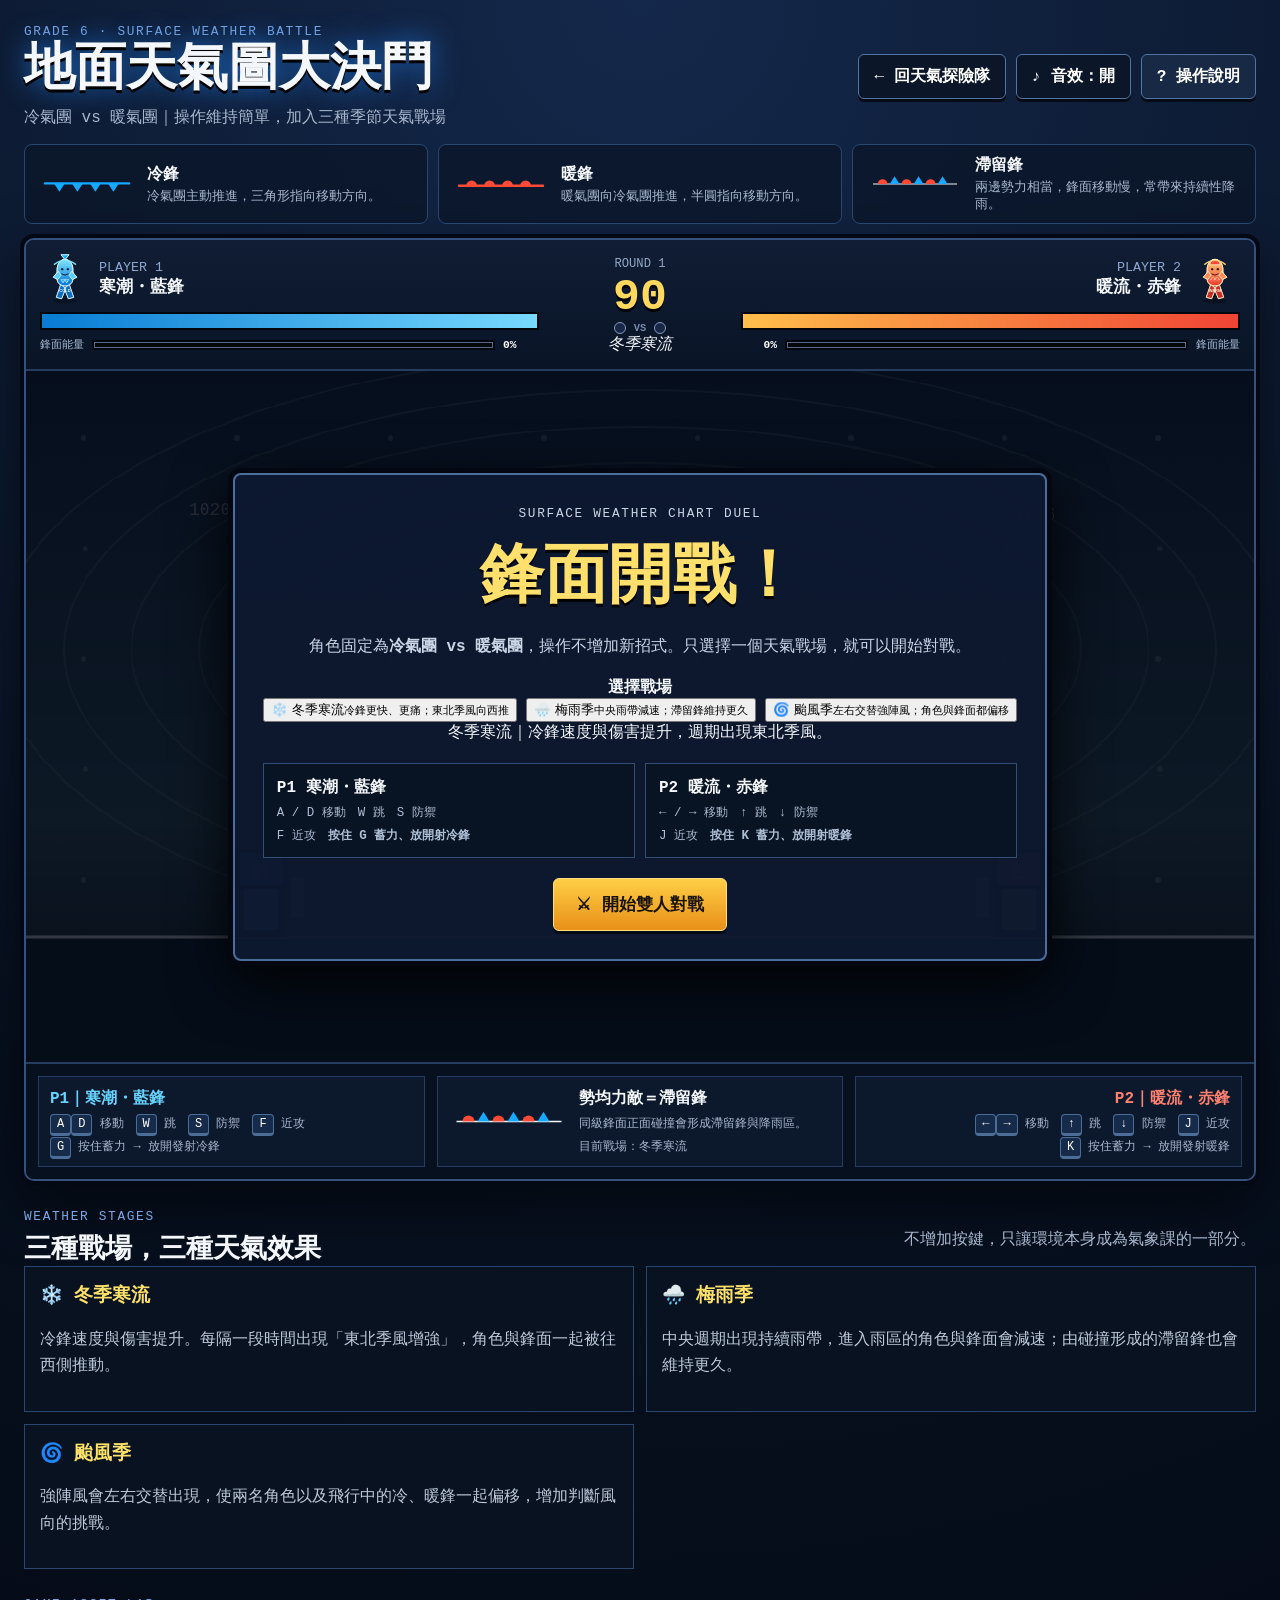
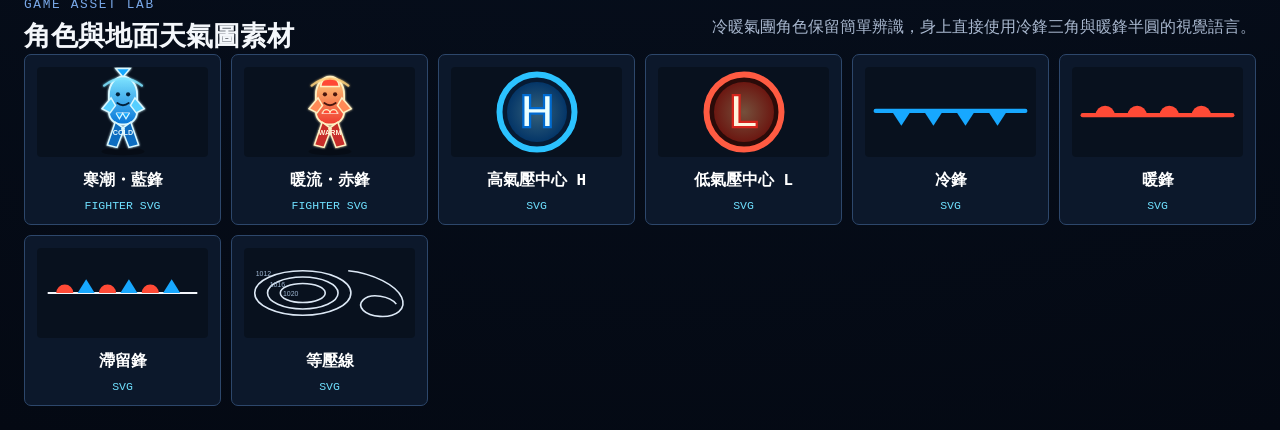
==== commit bd300bb6: "Add three weather stages and improved fixed fighters" ====
--- a/duel/index.html
+++ b/duel/index.html
@@ -4,7 +4,7 @@
   <meta charset="utf-8">
   <meta name="viewport" content="width=device-width, initial-scale=1, viewport-fit=cover">
   <meta name="theme-color" content="#07101f">
-  <meta name="description" content="地面天氣圖大決鬥：用雙人對戰理解冷鋒、暖鋒、滯留鋒與地面天氣圖符號。">
+  <meta name="description" content="地面天氣圖大決鬥：用雙人對戰理解冷鋒、暖鋒、滯留鋒與季節天氣。">
   <title>地面天氣圖大決鬥｜雙人氣團鋒面對戰</title>
   <link rel="stylesheet" href="./style.css">
 </head>
@@ -14,7 +14,7 @@
       <div>
         <p class="kicker">GRADE 6 · SURFACE WEATHER BATTLE</p>
         <h1>地面天氣圖大決鬥</h1>
-        <p class="subtitle">冷氣團 vs 暖氣團｜把鋒面符號變成真正的招式</p>
+        <p class="subtitle">冷氣團 vs 暖氣團｜操作維持簡單，加入三種季節天氣戰場</p>
       </div>
       <nav class="top-actions" aria-label="頁面操作">
         <a class="ui-btn ghost" href="../">← 回天氣探險隊</a>
@@ -32,7 +32,7 @@
     <section class="arena-frame">
       <div class="hud-row">
         <article class="fighter-card cold-card">
-          <div class="fighter-title"><img src="./assets/high-pressure.svg" alt="高氣壓符號"><div><small>PLAYER 1</small><strong>寒潮・藍鋒</strong></div></div>
+          <div class="fighter-title"><img class="fighter-avatar" src="./assets/cold-fighter.svg" alt="冷氣團角色"><div><small>PLAYER 1</small><strong>寒潮・藍鋒</strong></div></div>
           <div class="bar hp"><span id="p1Hp"></span></div>
           <div class="meter-line"><span>鋒面能量</span><div class="bar energy"><span id="p1Energy"></span></div><b id="p1Power">0%</b></div>
         </article>
@@ -41,10 +41,11 @@
           <span id="roundLabel">ROUND 1</span>
           <strong id="timer">90</strong>
           <div class="round-score"><i id="p1Wins"></i><b>VS</b><i id="p2Wins"></i></div>
+          <em id="stageHud">冬季寒流</em>
         </div>
 
         <article class="fighter-card warm-card">
-          <div class="fighter-title reverse"><img src="./assets/low-pressure.svg" alt="低氣壓符號"><div><small>PLAYER 2</small><strong>暖流・赤鋒</strong></div></div>
+          <div class="fighter-title reverse"><img class="fighter-avatar" src="./assets/warm-fighter.svg" alt="暖氣團角色"><div><small>PLAYER 2</small><strong>暖流・赤鋒</strong></div></div>
           <div class="bar hp"><span id="p2Hp"></span></div>
           <div class="meter-line reverse-line"><b id="p2Power">0%</b><div class="bar energy"><span id="p2Energy"></span></div><span>鋒面能量</span></div>
         </article>
@@ -53,11 +54,23 @@
       <div id="canvasWrap" class="canvas-wrap">
         <canvas id="game" width="1280" height="720" aria-label="雙人地面天氣圖格鬥遊戲"></canvas>
         <div id="announcement" class="announcement" aria-live="polite"></div>
+
         <div id="startOverlay" class="overlay active">
           <div class="overlay-card title-card">
             <p class="eyebrow">SURFACE WEATHER CHART DUEL</p>
             <h2>鋒面開戰！</h2>
-            <p>冷氣團與暖氣團各自蓄力，把<strong>冷鋒／暖鋒</strong>像波動拳一樣打出去。兩個鋒面力量相同時，會在碰撞處形成<strong>滯留鋒</strong>。</p>
+            <p>角色固定為<strong>冷氣團 vs 暖氣團</strong>，操作不增加新招式。只選擇一個天氣戰場，就可以開始對戰。</p>
+
+            <div class="stage-select" aria-label="選擇天氣戰場">
+              <strong>選擇戰場</strong>
+              <div class="stage-buttons">
+                <button class="stage-btn selected" data-stage="winter" type="button">❄️ 冬季寒流<small>冷鋒更快、更痛；東北季風向西推</small></button>
+                <button class="stage-btn" data-stage="meiyu" type="button">🌧️ 梅雨季<small>中央雨帶減速；滯留鋒維持更久</small></button>
+                <button class="stage-btn" data-stage="typhoon" type="button">🌀 颱風季<small>左右交替強陣風；角色與鋒面都偏移</small></button>
+              </div>
+              <span id="stageLabel" class="stage-rule">冬季寒流｜冷鋒速度與傷害提升，週期出現東北季風。</span>
+            </div>
+
             <div class="quick-controls">
               <div><b>P1 寒潮・藍鋒</b><span>A / D 移動　W 跳　S 防禦</span><span>F 近攻　<strong>按住 G 蓄力、放開射冷鋒</strong></span></div>
               <div><b>P2 暖流・赤鋒</b><span>← / → 移動　↑ 跳　↓ 防禦</span><span>J 近攻　<strong>按住 K 蓄力、放開射暖鋒</strong></span></div>
@@ -65,12 +78,13 @@
             <button id="startBtn" class="ui-btn primary big" type="button">⚔ 開始雙人對戰</button>
           </div>
         </div>
+
         <div id="endOverlay" class="overlay">
           <div class="overlay-card end-card">
             <p class="eyebrow">BATTLE RESULT</p>
             <h2 id="winnerTitle">勝負已分</h2>
             <p id="winnerText"></p>
-            <div class="end-actions"><button id="rematchBtn" class="ui-btn primary big" type="button">↻ 再戰一場</button><a href="../" class="ui-btn">回天氣探險隊</a></div>
+            <div class="end-actions"><button id="rematchBtn" class="ui-btn primary big" type="button">↻ 同戰場再戰</button><button id="changeStageBtn" class="ui-btn" type="button">☁ 更換戰場</button><a href="../" class="ui-btn">回天氣探險隊</a></div>
           </div>
         </div>
       </div>
@@ -81,7 +95,7 @@
           <span><kbd>A</kbd><kbd>D</kbd> 移動　<kbd>W</kbd> 跳　<kbd>S</kbd> 防禦　<kbd>F</kbd> 近攻</span>
           <span><kbd>G</kbd> 按住蓄力 → 放開發射冷鋒</span>
         </article>
-        <div class="clash-rule"><img src="./assets/stationary-front.svg" alt=""><div><b>勢均力敵＝滯留鋒</b><span>同級鋒面正面碰撞會停滯 3 秒，並出現持續降雨區。</span></div></div>
+        <div class="clash-rule"><img src="./assets/stationary-front.svg" alt=""><div><b>勢均力敵＝滯留鋒</b><span>同級鋒面正面碰撞會形成滯留鋒與降雨區。</span><span id="battleStageChip" class="stage-chip">目前戰場：冬季寒流</span></div></div>
         <article class="right-control">
           <b class="warm-text">P2｜暖流・赤鋒</b>
           <span><kbd>←</kbd><kbd>→</kbd> 移動　<kbd>↑</kbd> 跳　<kbd>↓</kbd> 防禦　<kbd>J</kbd> 近攻</span>
@@ -91,24 +105,35 @@
     </section>
 
     <section class="asset-lab">
-      <div class="section-head"><div><p class="kicker">GAME ASSET LAB</p><h2>地面天氣圖符號素材</h2></div><p>素材全部用原創 SVG 重繪，可直接在教學投影片、遊戲或網頁中使用。</p></div>
+      <div class="section-head"><div><p class="kicker">WEATHER STAGES</p><h2>三種戰場，三種天氣效果</h2></div><p>不增加按鍵，只讓環境本身成為氣象課的一部分。</p></div>
+      <div class="help-grid stage-info-grid">
+        <article><h3>❄️ 冬季寒流</h3><p>冷鋒速度與傷害提升。每隔一段時間出現「東北季風增強」，角色與鋒面一起被往西側推動。</p></article>
+        <article><h3>🌧️ 梅雨季</h3><p>中央週期出現持續雨帶，進入雨區的角色與鋒面會減速；由碰撞形成的滯留鋒也會維持更久。</p></article>
+        <article><h3>🌀 颱風季</h3><p>強陣風會左右交替出現，使兩名角色以及飛行中的冷、暖鋒一起偏移，增加判斷風向的挑戰。</p></article>
+      </div>
+    </section>
+
+    <section class="asset-lab">
+      <div class="section-head"><div><p class="kicker">GAME ASSET LAB</p><h2>角色與地面天氣圖素材</h2></div><p>冷暖氣團角色保留簡單辨識，身上直接使用冷鋒三角與暖鋒半圓的視覺語言。</p></div>
       <div class="asset-grid">
+        <a href="./assets/cold-fighter.svg"><img src="./assets/cold-fighter.svg" alt="冷氣團角色素材"><b>寒潮・藍鋒</b><span>FIGHTER SVG</span></a>
+        <a href="./assets/warm-fighter.svg"><img src="./assets/warm-fighter.svg" alt="暖氣團角色素材"><b>暖流・赤鋒</b><span>FIGHTER SVG</span></a>
         <a href="./assets/high-pressure.svg"><img src="./assets/high-pressure.svg" alt="高氣壓素材"><b>高氣壓中心 H</b><span>SVG</span></a>
         <a href="./assets/low-pressure.svg"><img src="./assets/low-pressure.svg" alt="低氣壓素材"><b>低氣壓中心 L</b><span>SVG</span></a>
-        <a href="./assets/isobars.svg"><img src="./assets/isobars.svg" alt="等壓線素材"><b>等壓線</b><span>SVG</span></a>
         <a href="./assets/cold-front.svg"><img src="./assets/cold-front.svg" alt="冷鋒素材"><b>冷鋒</b><span>SVG</span></a>
         <a href="./assets/warm-front.svg"><img src="./assets/warm-front.svg" alt="暖鋒素材"><b>暖鋒</b><span>SVG</span></a>
         <a href="./assets/stationary-front.svg"><img src="./assets/stationary-front.svg" alt="滯留鋒素材"><b>滯留鋒</b><span>SVG</span></a>
+        <a href="./assets/isobars.svg"><img src="./assets/isobars.svg" alt="等壓線素材"><b>等壓線</b><span>SVG</span></a>
       </div>
     </section>
 
     <dialog id="helpDialog" class="help-dialog">
       <form method="dialog" class="dialog-head"><div><p class="kicker">HOW TO PLAY</p><h2>操作與科學規則</h2></div><button class="ui-btn" value="cancel">關閉 ✕</button></form>
       <div class="help-grid">
-        <article><h3>① 鋒面蓄力</h3><p>按住 G 或 K 會蓄力。蓄力分 1、2、3 級，鋒面越大、速度與傷害越高。</p></article>
-        <article><h3>② 正面碰撞</h3><p>冷鋒與暖鋒在空中碰撞時，較強者會突破；同級則互相抵銷並形成滯留鋒。</p></article>
-        <article><h3>③ 滯留鋒</h3><p>滯留鋒會停留約 3 秒並產生降雨區。這把「兩氣團勢力相當、鋒面移動慢」直接做成遊戲機制。</p></article>
-        <article><h3>④ 勝負</h3><p>三戰兩勝。時間歸零時生命值較高者勝；近身攻擊或鋒面命中都能削減生命值。</p></article>
+        <article><h3>① 操作維持簡單</h3><p>只有移動、跳躍、防禦、近攻與一種鋒面波。沒有角色技、MAX、Combo 或選角。</p></article>
+        <article><h3>② 鋒面蓄力</h3><p>按住 G 或 K 蓄力，分 1、2、3 級；鋒面越大，速度與傷害越高。</p></article>
+        <article><h3>③ 正面碰撞</h3><p>冷鋒與暖鋒同級碰撞會形成滯留鋒；不同級時，較強的一方突破。</p></article>
+        <article><h3>④ 戰場環境</h3><p>冬季看東北季風、梅雨看雨帶與滯留、颱風看強陣風。戰場效果直接對應季節天氣。</p></article>
       </div>
     </dialog>
   </main>
--- a/duel/style.css
+++ b/duel/style.css
@@ -1 +1 @@
-:root{--bg:#07101f;--panel:#101d34;--line:#2b4268;--cold:#19a8ff;--cold2:#80dcff;--warm:#ff4b38;--warm2:#ffad4a;--text:#f4f7fb;--muted:#a9b8cf;--gold:#ffd85e;--purple:#9a76ff;--rain:#6ad8ff}*{box-sizing:border-box}html,body{margin:0;min-height:100%;background:radial-gradient(circle at top,#14284b 0,#07101f 58%,#040913 100%);color:var(--text);font-family:ui-monospace,SFMono-Regular,Menlo,Monaco,Consolas,"Liberation Mono","Noto Sans TC",monospace}body{padding:22px}.shell{max-width:1500px;margin:auto}.masthead{display:flex;justify-content:space-between;gap:24px;align-items:center;margin-bottom:16px}.kicker,.eyebrow{margin:0 0 6px;color:#79a8e8;font-size:.8rem;letter-spacing:.13em}.masthead h1{margin:0;font-size:clamp(2rem,4vw,4.2rem);line-height:1;text-shadow:0 3px 0 #000,0 0 28px #1e6fcc}.subtitle{color:var(--muted);margin:.7rem 0 0}.top-actions,.end-actions{display:flex;gap:10px;flex-wrap:wrap}.ui-btn{border:1px solid #5274a4;background:#182946;color:#fff;padding:11px 15px;border-radius:6px;font:inherit;font-weight:900;text-decoration:none;cursor:pointer;box-shadow:0 3px 0 #050b14}.ui-btn:hover{transform:translateY(-1px);filter:brightness(1.12)}.ui-btn.primary{background:linear-gradient(#ffce46,#e89018);color:#1a1305;border-color:#ffe17f}.ui-btn.big{font-size:1.05rem;padding:14px 22px}.ui-btn.ghost{background:#0b1629}.science-strip{display:grid;grid-template-columns:repeat(3,1fr);gap:10px;margin-bottom:14px}.science-strip article{background:#0b1629cc;border:1px solid #29466f;display:flex;align-items:center;gap:12px;padding:10px 14px;border-radius:8px}.science-strip img{width:96px;height:40px;object-fit:contain}.science-strip b{display:block}.science-strip span{display:block;color:var(--muted);font-size:.8rem;margin-top:3px}.arena-frame{border:2px solid #35527e;background:#081222;border-radius:10px;overflow:hidden;box-shadow:0 0 0 4px #030814,0 20px 60px #0009}.hud-row{display:grid;grid-template-columns:1fr 170px 1fr;gap:16px;padding:12px 14px;background:linear-gradient(#101d34,#091426);border-bottom:2px solid #263d61}.fighter-card{min-width:0;position:relative}.fighter-title{display:flex;align-items:center;gap:9px;margin-bottom:8px}.fighter-title.reverse{flex-direction:row-reverse;text-align:right}.fighter-title small{display:block;color:#8ea8cf}.fighter-title strong{display:block;font-size:1.05rem}.fighter-title span{display:block;font-size:.67rem;color:#91a8c7;margin-top:2px}.hud-portrait{width:52px;height:52px;border:2px solid #5d83b7;background:#081324;display:grid;place-items:center;font-size:1.7rem;box-shadow:inset 0 0 18px #ffffff12}.bar{height:18px;border:2px solid #02060d;background:#02060d;box-shadow:inset 0 0 0 1px #536987;overflow:hidden}.bar>span{display:block;height:100%;width:100%;transition:width .12s}.cold-card .hp>span{background:linear-gradient(90deg,#087cd3,#77d9ff)}.warm-card .hp>span{background:linear-gradient(90deg,#ffbe4b,#f04435)}.energy{height:10px;flex:1}.energy>span{background:linear-gradient(90deg,#783cff,#ffde4b)}.meter-line{display:flex;align-items:center;gap:8px;margin-top:7px;color:#aabbd2;font-size:.7rem}.meter-line b{color:#fff;width:38px}.reverse-line{text-align:right}.combo-readout{height:18px;margin-top:5px;font-size:.7rem;font-weight:1000;color:#8ee8ff;text-shadow:0 2px #000}.combo-readout.right{text-align:right;color:#ffac8f}.round-box{text-align:center;align-self:center}.round-box span{font-size:.76rem;color:#93a8c6}.round-box>strong{display:block;font-size:2.8rem;color:var(--gold);text-shadow:0 3px #000}.round-box em{display:block;margin-top:5px;font-style:normal;font-size:.62rem;color:#92afd1}.score-row{display:flex;align-items:center;justify-content:center;gap:5px}.score-row i{width:11px;height:11px;border:1px solid #8297b7;border-radius:50%;background:#182844}.score-row i.won{background:var(--gold);box-shadow:0 0 9px var(--gold)}.score-row b{margin:0 5px;font-size:.62rem;color:#778baa}.canvas-wrap{position:relative;background:#07111d;aspect-ratio:16/9;overflow:hidden}.canvas-wrap canvas{display:block;width:100%;height:100%;image-rendering:pixelated}.overlay{position:absolute;inset:0;display:none;place-items:center;background:#020612e8;padding:16px;z-index:10;overflow:auto}.overlay.active{display:grid}.overlay-card{width:min(1100px,96%);background:#0d1930f5;border:2px solid #4b6f9d;box-shadow:0 0 0 5px #020711,0 18px 60px #000;padding:22px;border-radius:8px;text-align:center}.overlay-card h2{font-size:clamp(2rem,4vw,3.5rem);margin:.2rem 0;color:#ffe06c;text-shadow:0 3px #000}.overlay-card p{color:#cad5e6;line-height:1.6}.select-heading p:last-child{max-width:880px;margin:8px auto 14px}.player-select-grid{display:grid;grid-template-columns:1fr 1fr;gap:12px}.player-select{background:#071222;border:1px solid #365276;padding:10px}.select-label{font-weight:1000;letter-spacing:.1em;margin-bottom:9px}.select-label.blue{color:#7cddff}.select-label.red{color:#ff8c75}.roster{display:grid;grid-template-columns:repeat(2,1fr);gap:8px}.fighter-option{position:relative;text-align:left;border:1px solid #3e5b7e;background:linear-gradient(145deg,#10223c,#07111e);color:#fff;padding:9px;cursor:pointer;min-height:134px;overflow:hidden}.fighter-option:hover{filter:brightness(1.1)}.fighter-option.selected{border-color:#ffe06c;box-shadow:0 0 0 2px #ffe06c55,0 0 20px #ffe06c22}.fighter-option .portrait-img{position:absolute;right:4px;bottom:0;width:88px;height:112px;object-fit:contain;object-position:center bottom;opacity:.92;filter:drop-shadow(0 5px 5px #0008);pointer-events:none}.fighter-option b{display:block;max-width:78%;font-size:.82rem}.fighter-option em{display:block;font-style:normal;font-size:.62rem;color:#89a5c9;margin:4px 0 8px}.fighter-option span{display:block;font-size:.58rem;color:#b9cae0;line-height:1.45;margin-top:3px}.fighter-option .type-chip{display:inline-block;margin-top:7px;padding:3px 5px;border:1px solid #486b94;color:#dff4ff;background:#07111f;font-size:.55rem}.stage-select{margin:12px 0;padding:10px;border:1px solid #34547e;background:#071323;text-align:left}.stage-select>strong{display:block;text-align:center;color:#ffe06c;margin-bottom:8px}.stage-buttons{display:grid;grid-template-columns:repeat(3,1fr);gap:8px}.stage-btn{border:1px solid #47698f;background:#102039;color:#dce9f7;padding:9px 8px;border-radius:6px;font:inherit;font-weight:900;cursor:pointer}.stage-btn small{display:block;font-size:.62rem;color:#9fb4ca;margin-top:3px;font-weight:600}.stage-btn.selected{border-color:#ffe06c;box-shadow:0 0 0 2px #ffe06c55;background:#26304a;color:#fff}.stage-rule{display:block;margin-top:8px;text-align:center;color:#9fb6d1;font-size:.68rem;line-height:1.5}.quick-controls{display:grid;grid-template-columns:1fr 1fr;gap:10px;text-align:left;margin:12px 0}.quick-controls>div{padding:10px;border:1px solid #334e75;background:#081323}.quick-controls b,.quick-controls span{display:block}.quick-controls span{font-size:.7rem;color:#aebed4;margin-top:5px}.start-fight{width:min(460px,100%)}.announcement{position:absolute;left:50%;top:33%;transform:translate(-50%,-50%);z-index:7;font-weight:1000;font-size:clamp(2rem,6vw,6rem);letter-spacing:.03em;text-align:center;text-shadow:0 5px 0 #000,0 0 28px #fff9;pointer-events:none}.super-banner{position:absolute;left:0;right:0;top:42%;transform:translateY(-50%);z-index:8;text-align:center;font-weight:1000;font-size:clamp(2rem,5vw,5rem);font-style:italic;letter-spacing:.04em;color:#fff;text-shadow:0 5px #000,0 0 30px #fff;pointer-events:none;opacity:0}.super-banner.show{animation:superBanner .75s ease-out}@keyframes superBanner{0%{opacity:0;transform:translateY(-50%) scale(.7)}25%{opacity:1;transform:translateY(-50%) scale(1.08)}70%{opacity:1}100%{opacity:0;transform:translateY(-50%) scale(1.16)}}.control-deck{display:grid;grid-template-columns:1fr 1.05fr 1fr;gap:12px;padding:12px;background:#07101f;border-top:2px solid #263d61}.control-deck article,.clash-rule{padding:11px;border:1px solid #263d61;background:#0c182b}.control-deck b,.control-deck span{display:block}.control-deck span{font-size:.7rem;color:#a9b8cf;margin-top:6px}.right-control{text-align:right}.cold-text{color:#66d3ff}.warm-text{color:#ff806f}kbd{background:#162b49;border:1px solid #4b6d98;border-bottom-width:3px;border-radius:4px;padding:2px 6px;color:#fff}.clash-rule{display:flex;gap:10px;align-items:center}.clash-rule img{width:110px}.stage-chip{display:inline-block!important;margin-top:6px!important;padding:4px 7px;border:1px solid #496b91;background:#09172a;color:#cfe6ff!important;font-size:.62rem!important}.asset-lab{margin-top:28px}.section-head{display:flex;align-items:end;justify-content:space-between;gap:20px}.section-head h2{margin:0;font-size:1.7rem}.section-head>p{max-width:560px;color:var(--muted)}.fighter-info-grid{display:grid;grid-template-columns:repeat(4,1fr);gap:10px}.fighter-info{position:relative;overflow:hidden;background:#0c182b;border:1px solid #2d476b;padding:14px;border-radius:7px;min-height:190px}.fighter-info .big-icon{font-size:3.2rem;position:absolute;right:10px;top:8px;opacity:.55}.fighter-info h3{margin:0 0 4px;max-width:75%;color:#ffe06c}.fighter-info small{color:#85a4c6}.fighter-info p{font-size:.74rem;line-height:1.55;color:#b9c8db}.fighter-info .skill{font-size:.68rem;color:#8ce7ff}.help-dialog{max-width:900px;background:#0c1628;color:#fff;border:2px solid #496d9e;border-radius:9px}.help-dialog::backdrop{background:#000b}.dialog-head{display:flex;justify-content:space-between;align-items:center}.dialog-head h2{margin:0}.help-grid{display:grid;grid-template-columns:1fr 1fr;gap:12px}.help-grid article{background:#081221;border:1px solid #29466f;padding:15px}.help-grid h3{margin-top:0;color:#ffe169}.help-grid p{color:#bdc9da;line-height:1.65}.end-card{max-width:650px}@media(max-width:980px){body{padding:10px}.masthead,.section-head{align-items:flex-start;flex-direction:column}.science-strip{grid-template-columns:1fr}.hud-row{grid-template-columns:1fr 88px 1fr;gap:7px;padding:8px}.hud-portrait{display:none}.fighter-title strong{font-size:.78rem}.fighter-title span{font-size:.58rem}.round-box>strong{font-size:2rem}.meter-line>span{display:none}.control-deck{grid-template-columns:1fr 1fr}.clash-rule{grid-column:1/-1;order:3}.quick-controls{grid-template-columns:1fr}.fighter-info-grid{grid-template-columns:1fr 1fr}.overlay{position:fixed;inset:0;z-index:1000;align-items:start;justify-items:center;padding:max(12px,env(safe-area-inset-top)) 10px max(24px,env(safe-area-inset-bottom));-webkit-overflow-scrolling:touch}.overlay-card{width:min(100%,1000px);margin:0 auto}.select-card{padding-bottom:calc(18px + env(safe-area-inset-bottom))}.start-fight{position:sticky;bottom:max(8px,env(safe-area-inset-bottom));z-index:3}}@media(max-width:720px){.player-select-grid{grid-template-columns:1fr}.roster{grid-template-columns:repeat(2,1fr)}.stage-buttons{grid-template-columns:1fr}.fighter-info-grid{grid-template-columns:1fr}.control-deck{grid-template-columns:1fr}.clash-rule{grid-column:auto}.right-control{text-align:left}.hud-row{grid-template-columns:1fr 68px 1fr}.fighter-title small{font-size:.55rem}.fighter-title strong{font-size:.65rem}.fighter-title span{display:none}.overlay-card{padding:14px}.select-heading p:last-child{font-size:.75rem}.fighter-option{min-height:120px}.science-strip span{font-size:.7rem}}+:root{--bg:#07101f;--panel:#101d34;--line:#2b4268;--cold:#19a8ff;--cold2:#80dcff;--warm:#ff4b38;--warm2:#ffad4a;--text:#f4f7fb;--muted:#a9b8cf;--gold:#ffd85e}*{box-sizing:border-box}html,body{margin:0;min-height:100%;background:radial-gradient(circle at top,#14284b 0,#07101f 58%,#040913 100%);color:var(--text);font-family:ui-monospace,SFMono-Regular,Menlo,Monaco,Consolas,"Liberation Mono","Noto Sans TC",monospace}body{padding:24px}.shell{max-width:1500px;margin:auto}.masthead{display:flex;justify-content:space-between;gap:24px;align-items:center;margin-bottom:16px}.kicker,.eyebrow{margin:0 0 6px;color:#79a8e8;font-size:.8rem;letter-spacing:.13em}.masthead h1{margin:0;font-size:clamp(2rem,4vw,4.2rem);line-height:1;text-shadow:0 3px 0 #000,0 0 28px #1e6fcc}.subtitle{color:var(--muted);margin:.7rem 0 0}.top-actions,.end-actions{display:flex;gap:10px;flex-wrap:wrap}.ui-btn{border:1px solid #5274a4;background:#182946;color:#fff;padding:11px 15px;border-radius:6px;font:inherit;font-weight:800;text-decoration:none;cursor:pointer;box-shadow:0 3px 0 #050b14}.ui-btn:hover{transform:translateY(-1px);filter:brightness(1.12)}.ui-btn.primary{background:linear-gradient(#ffce46,#e89018);color:#1a1305;border-color:#ffe17f}.ui-btn.big{font-size:1.05rem;padding:14px 22px}.ui-btn.ghost{background:#0b1629}.science-strip{display:grid;grid-template-columns:repeat(3,1fr);gap:10px;margin-bottom:14px}.science-strip article{background:#0b1629cc;border:1px solid #29466f;display:flex;align-items:center;gap:12px;padding:10px 14px;border-radius:8px}.science-strip img{width:96px;height:40px;object-fit:contain}.science-strip b{display:block}.science-strip span{display:block;color:var(--muted);font-size:.8rem;margin-top:3px}.arena-frame{border:2px solid #35527e;background:#081222;border-radius:10px;overflow:hidden;box-shadow:0 0 0 4px #030814,0 20px 60px #0009}.hud-row{display:grid;grid-template-columns:1fr 170px 1fr;gap:16px;padding:14px;background:linear-gradient(#101d34,#091426);border-bottom:2px solid #263d61}.fighter-card{min-width:0}.fighter-title{display:flex;align-items:center;gap:9px;margin-bottom:8px}.fighter-title.reverse{flex-direction:row-reverse;text-align:right}.fighter-title img{width:50px;height:50px}.fighter-title small{display:block;color:#8ea8cf}.fighter-title strong{font-size:1.05rem}.bar{height:18px;border:2px solid #02060d;background:#02060d;box-shadow:inset 0 0 0 1px #536987;overflow:hidden}.bar>span{display:block;height:100%;width:100%;transition:width .15s}.cold-card .hp>span{background:linear-gradient(90deg,#087cd3,#77d9ff)}.warm-card .hp>span{background:linear-gradient(90deg,#ffbe4b,#f04435)}.energy{height:10px;flex:1}.energy>span{background:linear-gradient(90deg,#833cff,#ffde4b)}.meter-line{display:flex;align-items:center;gap:8px;margin-top:7px;color:#aabbd2;font-size:.7rem}.meter-line b{color:#fff;width:36px}.reverse-line{text-align:right}.round-box{text-align:center;align-self:center}.round-box span{font-size:.76rem;color:#93a8c6}.round-box>strong{display:block;font-size:2.8rem;color:var(--gold);text-shadow:0 3px #000}.round-score{display:flex;align-items:center;justify-content:center;gap:8px}.round-score i{width:12px;height:12px;border:1px solid #8297b7;border-radius:50%;background:#182844}.round-score i.won{background:var(--gold);box-shadow:0 0 9px var(--gold)}.round-score b{font-size:.65rem;color:#778baa}.canvas-wrap{position:relative;background:#07111d;aspect-ratio:16/9}.canvas-wrap canvas{display:block;width:100%;height:100%;image-rendering:pixelated}.overlay{position:absolute;inset:0;display:none;place-items:center;background:#030712c4;padding:20px;z-index:5}.overlay.active{display:grid}.overlay-card{max-width:820px;background:#0d1930f2;border:2px solid #4b6f9d;box-shadow:0 0 0 5px #020711,0 18px 60px #000;padding:28px;border-radius:8px;text-align:center}.overlay-card h2{font-size:clamp(2rem,5vw,4rem);margin:.25rem 0;color:#ffe06c;text-shadow:0 3px #000}.overlay-card p{color:#cad5e6;line-height:1.7}.quick-controls{display:grid;grid-template-columns:1fr 1fr;gap:10px;text-align:left;margin:20px 0}.quick-controls>div{padding:13px;border:1px solid #334e75;background:#081323}.quick-controls b,.quick-controls span{display:block}.quick-controls span{font-size:.78rem;color:#aebed4;margin-top:6px}.announcement{position:absolute;left:50%;top:34%;transform:translate(-50%,-50%);z-index:4;font-weight:1000;font-size:clamp(2rem,6vw,6rem);letter-spacing:.03em;text-align:center;text-shadow:0 5px 0 #000,0 0 28px #fff9;pointer-events:none}.control-deck{display:grid;grid-template-columns:1fr 1.05fr 1fr;gap:12px;padding:12px;background:#07101f;border-top:2px solid #263d61}.control-deck article,.clash-rule{padding:11px;border:1px solid #263d61;background:#0c182b}.control-deck b,.control-deck span{display:block}.control-deck span{font-size:.75rem;color:#a9b8cf;margin-top:6px}.right-control{text-align:right}.cold-text{color:#66d3ff}.warm-text{color:#ff806f}kbd{background:#162b49;border:1px solid #4b6d98;border-bottom-width:3px;border-radius:4px;padding:2px 6px;color:#fff}.clash-rule{display:flex;gap:10px;align-items:center}.clash-rule img{width:120px}.asset-lab{margin-top:28px}.section-head{display:flex;align-items:end;justify-content:space-between;gap:20px}.section-head h2{margin:0;font-size:1.7rem}.section-head>p{max-width:560px;color:var(--muted)}.asset-grid{display:grid;grid-template-columns:repeat(6,1fr);gap:10px}.asset-grid a{color:#fff;text-decoration:none;background:#0c182b;border:1px solid #2d476b;padding:12px;text-align:center;border-radius:7px}.asset-grid img{width:100%;height:90px;object-fit:contain;background:#08111e;border-radius:4px}.asset-grid b,.asset-grid span{display:block;margin-top:8px}.asset-grid span{color:#6fe0ff;font-size:.72rem}.help-dialog{max-width:900px;background:#0c1628;color:#fff;border:2px solid #496d9e;border-radius:9px}.help-dialog::backdrop{background:#000b}.dialog-head{display:flex;justify-content:space-between;align-items:center}.dialog-head h2{margin:0}.help-grid{display:grid;grid-template-columns:1fr 1fr;gap:12px}.help-grid article{background:#081221;border:1px solid #29466f;padding:15px}.help-grid h3{margin-top:0;color:#ffe169}.help-grid p{color:#bdc9da;line-height:1.65}.end-card{max-width:620px}@media(max-width:900px){body{padding:10px}.masthead,.section-head{align-items:flex-start;flex-direction:column}.science-strip{grid-template-columns:1fr}.hud-row{grid-template-columns:1fr 88px 1fr;gap:7px;padding:8px}.fighter-title img{display:none}.fighter-title strong{font-size:.8rem}.round-box>strong{font-size:2rem}.meter-line>span{display:none}.control-deck{grid-template-columns:1fr 1fr}.clash-rule{grid-column:1/-1;order:3}.asset-grid{grid-template-columns:repeat(3,1fr)}.quick-controls{grid-template-columns:1fr}.help-grid{grid-template-columns:1fr}}@media(max-width:560px){.top-actions{width:100%}.ui-btn{font-size:.74rem}.science-strip span{font-size:.7rem}.asset-grid{grid-template-columns:repeat(2,1fr)}.control-deck{grid-template-columns:1fr}.clash-rule{grid-column:auto}.right-control{text-align:left}.overlay-card{padding:18px}.hud-row{grid-template-columns:1fr 70px 1fr}.fighter-title small{font-size:.58rem}.fighter-title strong{font-size:.67rem}}
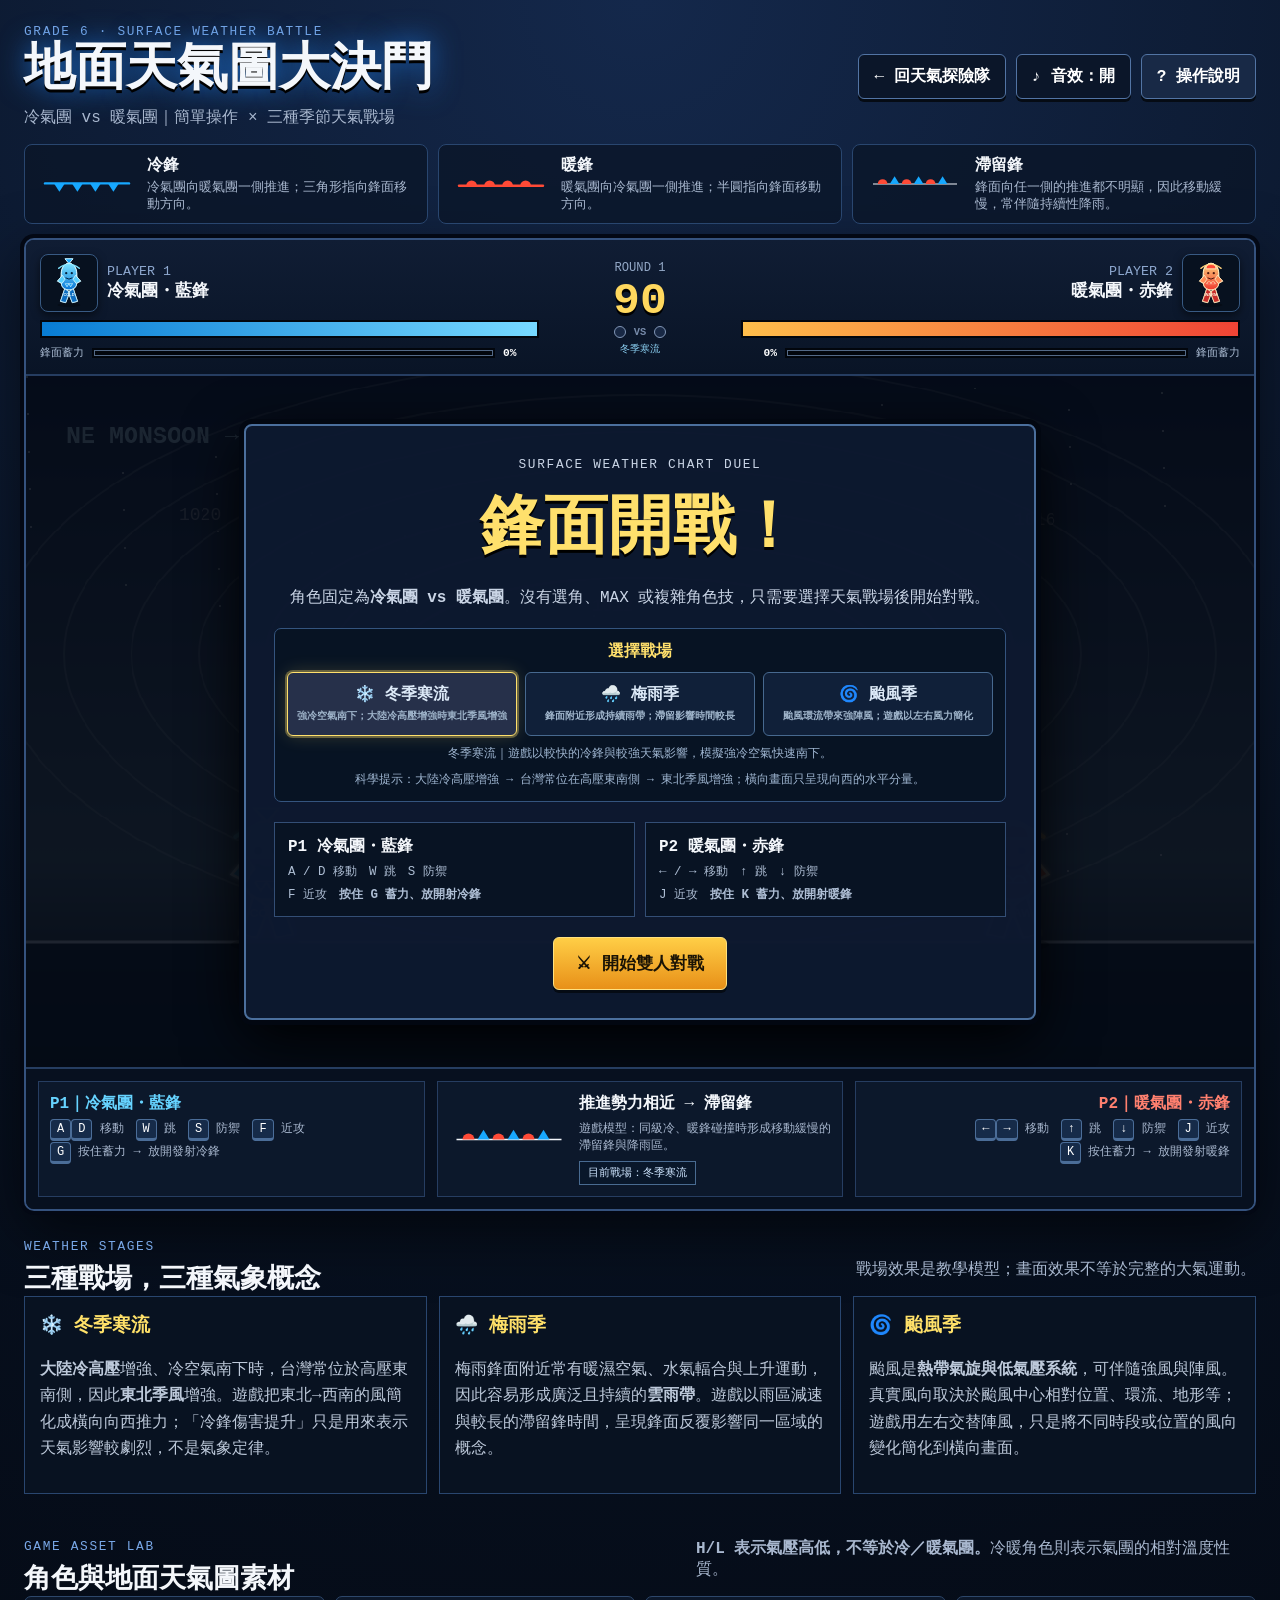
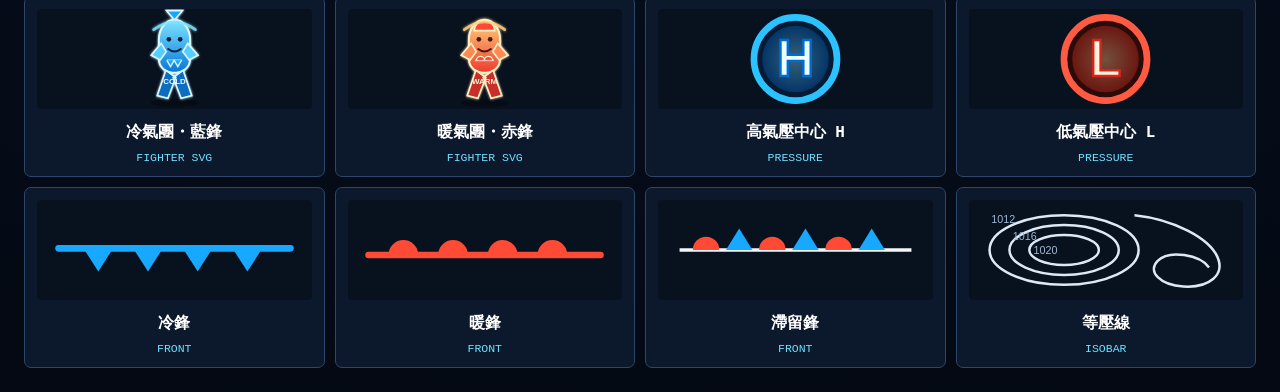
==== commit 5c0c5f46: "Refine weather terminology and science explanations" ====
--- a/duel/index.html
+++ b/duel/index.html
@@ -4,8 +4,8 @@
   <meta charset="utf-8">
   <meta name="viewport" content="width=device-width, initial-scale=1, viewport-fit=cover">
   <meta name="theme-color" content="#07101f">
-  <meta name="description" content="地面天氣圖大決鬥：用雙人對戰理解冷鋒、暖鋒、滯留鋒與季節天氣。">
-  <title>地面天氣圖大決鬥｜雙人氣團鋒面對戰</title>
+  <meta name="description" content="地面天氣圖大決鬥：用雙人對戰理解冷暖氣團、冷鋒、暖鋒、滯留鋒與季節天氣。">
+  <title>地面天氣圖大決鬥｜冷暖氣團鋒面對戰</title>
   <link rel="stylesheet" href="./style.css">
 </head>
 <body>
@@ -14,7 +14,7 @@
       <div>
         <p class="kicker">GRADE 6 · SURFACE WEATHER BATTLE</p>
         <h1>地面天氣圖大決鬥</h1>
-        <p class="subtitle">冷氣團 vs 暖氣團｜操作維持簡單，加入三種季節天氣戰場</p>
+        <p class="subtitle">冷氣團 vs 暖氣團｜簡單操作 × 三種季節天氣戰場</p>
       </div>
       <nav class="top-actions" aria-label="頁面操作">
         <a class="ui-btn ghost" href="../">← 回天氣探險隊</a>
@@ -24,17 +24,17 @@
     </header>
 
     <section class="science-strip" aria-label="鋒面科學概念">
-      <article><img src="./assets/cold-front.svg" alt="冷鋒符號"><div><b>冷鋒</b><span>冷氣團主動推進，三角形指向移動方向。</span></div></article>
-      <article><img src="./assets/warm-front.svg" alt="暖鋒符號"><div><b>暖鋒</b><span>暖氣團向冷氣團推進，半圓指向移動方向。</span></div></article>
-      <article><img src="./assets/stationary-front.svg" alt="滯留鋒符號"><div><b>滯留鋒</b><span>兩邊勢力相當，鋒面移動慢，常帶來持續性降雨。</span></div></article>
+      <article><img src="./assets/cold-front.svg" alt="冷鋒符號"><div><b>冷鋒</b><span>冷氣團向暖氣團一側推進；三角形指向鋒面移動方向。</span></div></article>
+      <article><img src="./assets/warm-front.svg" alt="暖鋒符號"><div><b>暖鋒</b><span>暖氣團向冷氣團一側推進；半圓指向鋒面移動方向。</span></div></article>
+      <article><img src="./assets/stationary-front.svg" alt="滯留鋒符號"><div><b>滯留鋒</b><span>鋒面向任一側的推進都不明顯，因此移動緩慢，常伴隨持續性降雨。</span></div></article>
     </section>
 
     <section class="arena-frame">
       <div class="hud-row">
         <article class="fighter-card cold-card">
-          <div class="fighter-title"><img class="fighter-avatar" src="./assets/cold-fighter.svg" alt="冷氣團角色"><div><small>PLAYER 1</small><strong>寒潮・藍鋒</strong></div></div>
+          <div class="fighter-title"><img class="fighter-avatar" src="./assets/cold-fighter.svg" alt="冷氣團角色"><div><small>PLAYER 1</small><strong>冷氣團・藍鋒</strong></div></div>
           <div class="bar hp"><span id="p1Hp"></span></div>
-          <div class="meter-line"><span>鋒面能量</span><div class="bar energy"><span id="p1Energy"></span></div><b id="p1Power">0%</b></div>
+          <div class="meter-line"><span>鋒面蓄力</span><div class="bar energy"><span id="p1Energy"></span></div><b id="p1Power">0%</b></div>
         </article>
 
         <div class="round-box">
@@ -45,9 +45,9 @@
         </div>
 
         <article class="fighter-card warm-card">
-          <div class="fighter-title reverse"><img class="fighter-avatar" src="./assets/warm-fighter.svg" alt="暖氣團角色"><div><small>PLAYER 2</small><strong>暖流・赤鋒</strong></div></div>
+          <div class="fighter-title reverse"><img class="fighter-avatar" src="./assets/warm-fighter.svg" alt="暖氣團角色"><div><small>PLAYER 2</small><strong>暖氣團・赤鋒</strong></div></div>
           <div class="bar hp"><span id="p2Hp"></span></div>
-          <div class="meter-line reverse-line"><b id="p2Power">0%</b><div class="bar energy"><span id="p2Energy"></span></div><span>鋒面能量</span></div>
+          <div class="meter-line reverse-line"><b id="p2Power">0%</b><div class="bar energy"><span id="p2Energy"></span></div><span>鋒面蓄力</span></div>
         </article>
       </div>
 
@@ -59,21 +59,22 @@
           <div class="overlay-card title-card">
             <p class="eyebrow">SURFACE WEATHER CHART DUEL</p>
             <h2>鋒面開戰！</h2>
-            <p>角色固定為<strong>冷氣團 vs 暖氣團</strong>，操作不增加新招式。只選擇一個天氣戰場，就可以開始對戰。</p>
+            <p>角色固定為<strong>冷氣團 vs 暖氣團</strong>。沒有選角、MAX 或複雜角色技，只需要選擇天氣戰場後開始對戰。</p>
 
             <div class="stage-select" aria-label="選擇天氣戰場">
               <strong>選擇戰場</strong>
               <div class="stage-buttons">
-                <button class="stage-btn selected" data-stage="winter" type="button">❄️ 冬季寒流<small>冷鋒更快、更痛；東北季風向西推</small></button>
-                <button class="stage-btn" data-stage="meiyu" type="button">🌧️ 梅雨季<small>中央雨帶減速；滯留鋒維持更久</small></button>
-                <button class="stage-btn" data-stage="typhoon" type="button">🌀 颱風季<small>左右交替強陣風；角色與鋒面都偏移</small></button>
+                <button class="stage-btn selected" data-stage="winter" type="button">❄️ 冬季寒流<small>強冷空氣南下；大陸冷高壓增強時東北季風增強</small></button>
+                <button class="stage-btn" data-stage="meiyu" type="button">🌧️ 梅雨季<small>鋒面附近形成持續雨帶；滯留影響時間較長</small></button>
+                <button class="stage-btn" data-stage="typhoon" type="button">🌀 颱風季<small>颱風環流帶來強陣風；遊戲以左右風力簡化</small></button>
               </div>
-              <span id="stageLabel" class="stage-rule">冬季寒流｜冷鋒速度與傷害提升，週期出現東北季風。</span>
+              <span id="stageLabel" class="stage-rule">冬季寒流｜遊戲以較快的冷鋒與較強天氣影響，模擬強冷空氣快速南下。</span>
+              <span id="scienceTip" class="stage-rule">科學提示：大陸冷高壓增強 → 台灣常位在高壓東南側 → 東北季風增強；橫向畫面只呈現向西的水平分量。</span>
             </div>
 
             <div class="quick-controls">
-              <div><b>P1 寒潮・藍鋒</b><span>A / D 移動　W 跳　S 防禦</span><span>F 近攻　<strong>按住 G 蓄力、放開射冷鋒</strong></span></div>
-              <div><b>P2 暖流・赤鋒</b><span>← / → 移動　↑ 跳　↓ 防禦</span><span>J 近攻　<strong>按住 K 蓄力、放開射暖鋒</strong></span></div>
+              <div><b>P1 冷氣團・藍鋒</b><span>A / D 移動　W 跳　S 防禦</span><span>F 近攻　<strong>按住 G 蓄力、放開射冷鋒</strong></span></div>
+              <div><b>P2 暖氣團・赤鋒</b><span>← / → 移動　↑ 跳　↓ 防禦</span><span>J 近攻　<strong>按住 K 蓄力、放開射暖鋒</strong></span></div>
             </div>
             <button id="startBtn" class="ui-btn primary big" type="button">⚔ 開始雙人對戰</button>
           </div>
@@ -91,13 +92,13 @@
 
       <div class="control-deck">
         <article>
-          <b class="cold-text">P1｜寒潮・藍鋒</b>
+          <b class="cold-text">P1｜冷氣團・藍鋒</b>
           <span><kbd>A</kbd><kbd>D</kbd> 移動　<kbd>W</kbd> 跳　<kbd>S</kbd> 防禦　<kbd>F</kbd> 近攻</span>
           <span><kbd>G</kbd> 按住蓄力 → 放開發射冷鋒</span>
         </article>
-        <div class="clash-rule"><img src="./assets/stationary-front.svg" alt=""><div><b>勢均力敵＝滯留鋒</b><span>同級鋒面正面碰撞會形成滯留鋒與降雨區。</span><span id="battleStageChip" class="stage-chip">目前戰場：冬季寒流</span></div></div>
+        <div class="clash-rule"><img src="./assets/stationary-front.svg" alt=""><div><b>推進勢力相近 → 滯留鋒</b><span>遊戲模型：同級冷、暖鋒碰撞時形成移動緩慢的滯留鋒與降雨區。</span><span id="battleStageChip" class="stage-chip">目前戰場：冬季寒流</span></div></div>
         <article class="right-control">
-          <b class="warm-text">P2｜暖流・赤鋒</b>
+          <b class="warm-text">P2｜暖氣團・赤鋒</b>
           <span><kbd>←</kbd><kbd>→</kbd> 移動　<kbd>↑</kbd> 跳　<kbd>↓</kbd> 防禦　<kbd>J</kbd> 近攻</span>
           <span><kbd>K</kbd> 按住蓄力 → 放開發射暖鋒</span>
         </article>
@@ -105,25 +106,25 @@
     </section>
 
     <section class="asset-lab">
-      <div class="section-head"><div><p class="kicker">WEATHER STAGES</p><h2>三種戰場，三種天氣效果</h2></div><p>不增加按鍵，只讓環境本身成為氣象課的一部分。</p></div>
+      <div class="section-head"><div><p class="kicker">WEATHER STAGES</p><h2>三種戰場，三種氣象概念</h2></div><p>戰場效果是教學模型；畫面效果不等於完整的大氣運動。</p></div>
       <div class="help-grid stage-info-grid">
-        <article><h3>❄️ 冬季寒流</h3><p>冷鋒速度與傷害提升。每隔一段時間出現「東北季風增強」，角色與鋒面一起被往西側推動。</p></article>
-        <article><h3>🌧️ 梅雨季</h3><p>中央週期出現持續雨帶，進入雨區的角色與鋒面會減速；由碰撞形成的滯留鋒也會維持更久。</p></article>
-        <article><h3>🌀 颱風季</h3><p>強陣風會左右交替出現，使兩名角色以及飛行中的冷、暖鋒一起偏移，增加判斷風向的挑戰。</p></article>
+        <article><h3>❄️ 冬季寒流</h3><p><strong>大陸冷高壓</strong>增強、冷空氣南下時，台灣常位於高壓東南側，因此<strong>東北季風</strong>增強。遊戲把東北→西南的風簡化成橫向向西推力；「冷鋒傷害提升」只是用來表示天氣影響較劇烈，不是氣象定律。</p></article>
+        <article><h3>🌧️ 梅雨季</h3><p>梅雨鋒面附近常有暖濕空氣、水氣輻合與上升運動，因此容易形成廣泛且持續的<strong>雲雨帶</strong>。遊戲以雨區減速與較長的滯留鋒時間，呈現鋒面反覆影響同一區域的概念。</p></article>
+        <article><h3>🌀 颱風季</h3><p>颱風是<strong>熱帶氣旋與低氣壓系統</strong>，可伴隨強風與陣風。真實風向取決於颱風中心相對位置、環流、地形等；遊戲用左右交替陣風，只是將不同時段或位置的風向變化簡化到橫向畫面。</p></article>
       </div>
     </section>
 
     <section class="asset-lab">
-      <div class="section-head"><div><p class="kicker">GAME ASSET LAB</p><h2>角色與地面天氣圖素材</h2></div><p>冷暖氣團角色保留簡單辨識，身上直接使用冷鋒三角與暖鋒半圓的視覺語言。</p></div>
+      <div class="section-head"><div><p class="kicker">GAME ASSET LAB</p><h2>角色與地面天氣圖素材</h2></div><p><strong>H/L 表示氣壓高低，不等於冷／暖氣團。</strong>冷暖角色則表示氣團的相對溫度性質。</p></div>
       <div class="asset-grid">
-        <a href="./assets/cold-fighter.svg"><img src="./assets/cold-fighter.svg" alt="冷氣團角色素材"><b>寒潮・藍鋒</b><span>FIGHTER SVG</span></a>
-        <a href="./assets/warm-fighter.svg"><img src="./assets/warm-fighter.svg" alt="暖氣團角色素材"><b>暖流・赤鋒</b><span>FIGHTER SVG</span></a>
-        <a href="./assets/high-pressure.svg"><img src="./assets/high-pressure.svg" alt="高氣壓素材"><b>高氣壓中心 H</b><span>SVG</span></a>
-        <a href="./assets/low-pressure.svg"><img src="./assets/low-pressure.svg" alt="低氣壓素材"><b>低氣壓中心 L</b><span>SVG</span></a>
-        <a href="./assets/cold-front.svg"><img src="./assets/cold-front.svg" alt="冷鋒素材"><b>冷鋒</b><span>SVG</span></a>
-        <a href="./assets/warm-front.svg"><img src="./assets/warm-front.svg" alt="暖鋒素材"><b>暖鋒</b><span>SVG</span></a>
-        <a href="./assets/stationary-front.svg"><img src="./assets/stationary-front.svg" alt="滯留鋒素材"><b>滯留鋒</b><span>SVG</span></a>
-        <a href="./assets/isobars.svg"><img src="./assets/isobars.svg" alt="等壓線素材"><b>等壓線</b><span>SVG</span></a>
+        <a href="./assets/cold-fighter.svg"><img src="./assets/cold-fighter.svg" alt="冷氣團角色素材"><b>冷氣團・藍鋒</b><span>FIGHTER SVG</span></a>
+        <a href="./assets/warm-fighter.svg"><img src="./assets/warm-fighter.svg" alt="暖氣團角色素材"><b>暖氣團・赤鋒</b><span>FIGHTER SVG</span></a>
+        <a href="./assets/high-pressure.svg"><img src="./assets/high-pressure.svg" alt="高氣壓素材"><b>高氣壓中心 H</b><span>PRESSURE</span></a>
+        <a href="./assets/low-pressure.svg"><img src="./assets/low-pressure.svg" alt="低氣壓素材"><b>低氣壓中心 L</b><span>PRESSURE</span></a>
+        <a href="./assets/cold-front.svg"><img src="./assets/cold-front.svg" alt="冷鋒素材"><b>冷鋒</b><span>FRONT</span></a>
+        <a href="./assets/warm-front.svg"><img src="./assets/warm-front.svg" alt="暖鋒素材"><b>暖鋒</b><span>FRONT</span></a>
+        <a href="./assets/stationary-front.svg"><img src="./assets/stationary-front.svg" alt="滯留鋒素材"><b>滯留鋒</b><span>FRONT</span></a>
+        <a href="./assets/isobars.svg"><img src="./assets/isobars.svg" alt="等壓線素材"><b>等壓線</b><span>ISOBAR</span></a>
       </div>
     </section>
 
@@ -131,9 +132,9 @@
       <form method="dialog" class="dialog-head"><div><p class="kicker">HOW TO PLAY</p><h2>操作與科學規則</h2></div><button class="ui-btn" value="cancel">關閉 ✕</button></form>
       <div class="help-grid">
         <article><h3>① 操作維持簡單</h3><p>只有移動、跳躍、防禦、近攻與一種鋒面波。沒有角色技、MAX、Combo 或選角。</p></article>
-        <article><h3>② 鋒面蓄力</h3><p>按住 G 或 K 蓄力，分 1、2、3 級；鋒面越大，速度與傷害越高。</p></article>
-        <article><h3>③ 正面碰撞</h3><p>冷鋒與暖鋒同級碰撞會形成滯留鋒；不同級時，較強的一方突破。</p></article>
-        <article><h3>④ 戰場環境</h3><p>冬季看東北季風、梅雨看雨帶與滯留、颱風看強陣風。戰場效果直接對應季節天氣。</p></article>
+        <article><h3>② 鋒面蓄力</h3><p>按住 G 或 K 蓄力，分 1、2、3 級。畫面上的「鋒面蓄力」是<strong>遊戲數值</strong>，不是正式氣象參數；現實鋒面強弱還與溫度差、風場、水氣與大尺度環流等因素有關。</p></article>
+        <article><h3>③ 滯留鋒模型</h3><p>遊戲用「同級冷、暖鋒碰撞」代表兩側推進都不明顯。真實滯留鋒並沒有「兩邊能量恰好相等」這個公式。</p></article>
+        <article><h3>④ 高低壓 ≠ 冷暖氣團</h3><p>H、L 表示氣壓相對高低；冷、暖氣團表示空氣的相對溫度性質。例如西伯利亞高壓很冷，但太平洋副熱帶高壓可以很暖。</p></article>
       </div>
     </dialog>
   </main>
--- a/duel/style.css
+++ b/duel/style.css
@@ -1 +1 @@
-:root{--bg:#07101f;--panel:#101d34;--line:#2b4268;--cold:#19a8ff;--cold2:#80dcff;--warm:#ff4b38;--warm2:#ffad4a;--text:#f4f7fb;--muted:#a9b8cf;--gold:#ffd85e}*{box-sizing:border-box}html,body{margin:0;min-height:100%;background:radial-gradient(circle at top,#14284b 0,#07101f 58%,#040913 100%);color:var(--text);font-family:ui-monospace,SFMono-Regular,Menlo,Monaco,Consolas,"Liberation Mono","Noto Sans TC",monospace}body{padding:24px}.shell{max-width:1500px;margin:auto}.masthead{display:flex;justify-content:space-between;gap:24px;align-items:center;margin-bottom:16px}.kicker,.eyebrow{margin:0 0 6px;color:#79a8e8;font-size:.8rem;letter-spacing:.13em}.masthead h1{margin:0;font-size:clamp(2rem,4vw,4.2rem);line-height:1;text-shadow:0 3px 0 #000,0 0 28px #1e6fcc}.subtitle{color:var(--muted);margin:.7rem 0 0}.top-actions,.end-actions{display:flex;gap:10px;flex-wrap:wrap}.ui-btn{border:1px solid #5274a4;background:#182946;color:#fff;padding:11px 15px;border-radius:6px;font:inherit;font-weight:800;text-decoration:none;cursor:pointer;box-shadow:0 3px 0 #050b14}.ui-btn:hover{transform:translateY(-1px);filter:brightness(1.12)}.ui-btn.primary{background:linear-gradient(#ffce46,#e89018);color:#1a1305;border-color:#ffe17f}.ui-btn.big{font-size:1.05rem;padding:14px 22px}.ui-btn.ghost{background:#0b1629}.science-strip{display:grid;grid-template-columns:repeat(3,1fr);gap:10px;margin-bottom:14px}.science-strip article{background:#0b1629cc;border:1px solid #29466f;display:flex;align-items:center;gap:12px;padding:10px 14px;border-radius:8px}.science-strip img{width:96px;height:40px;object-fit:contain}.science-strip b{display:block}.science-strip span{display:block;color:var(--muted);font-size:.8rem;margin-top:3px}.arena-frame{border:2px solid #35527e;background:#081222;border-radius:10px;overflow:hidden;box-shadow:0 0 0 4px #030814,0 20px 60px #0009}.hud-row{display:grid;grid-template-columns:1fr 170px 1fr;gap:16px;padding:14px;background:linear-gradient(#101d34,#091426);border-bottom:2px solid #263d61}.fighter-card{min-width:0}.fighter-title{display:flex;align-items:center;gap:9px;margin-bottom:8px}.fighter-title.reverse{flex-direction:row-reverse;text-align:right}.fighter-title img{width:50px;height:50px}.fighter-title small{display:block;color:#8ea8cf}.fighter-title strong{font-size:1.05rem}.bar{height:18px;border:2px solid #02060d;background:#02060d;box-shadow:inset 0 0 0 1px #536987;overflow:hidden}.bar>span{display:block;height:100%;width:100%;transition:width .15s}.cold-card .hp>span{background:linear-gradient(90deg,#087cd3,#77d9ff)}.warm-card .hp>span{background:linear-gradient(90deg,#ffbe4b,#f04435)}.energy{height:10px;flex:1}.energy>span{background:linear-gradient(90deg,#833cff,#ffde4b)}.meter-line{display:flex;align-items:center;gap:8px;margin-top:7px;color:#aabbd2;font-size:.7rem}.meter-line b{color:#fff;width:36px}.reverse-line{text-align:right}.round-box{text-align:center;align-self:center}.round-box span{font-size:.76rem;color:#93a8c6}.round-box>strong{display:block;font-size:2.8rem;color:var(--gold);text-shadow:0 3px #000}.round-score{display:flex;align-items:center;justify-content:center;gap:8px}.round-score i{width:12px;height:12px;border:1px solid #8297b7;border-radius:50%;background:#182844}.round-score i.won{background:var(--gold);box-shadow:0 0 9px var(--gold)}.round-score b{font-size:.65rem;color:#778baa}.canvas-wrap{position:relative;background:#07111d;aspect-ratio:16/9}.canvas-wrap canvas{display:block;width:100%;height:100%;image-rendering:pixelated}.overlay{position:absolute;inset:0;display:none;place-items:center;background:#030712c4;padding:20px;z-index:5}.overlay.active{display:grid}.overlay-card{max-width:820px;background:#0d1930f2;border:2px solid #4b6f9d;box-shadow:0 0 0 5px #020711,0 18px 60px #000;padding:28px;border-radius:8px;text-align:center}.overlay-card h2{font-size:clamp(2rem,5vw,4rem);margin:.25rem 0;color:#ffe06c;text-shadow:0 3px #000}.overlay-card p{color:#cad5e6;line-height:1.7}.quick-controls{display:grid;grid-template-columns:1fr 1fr;gap:10px;text-align:left;margin:20px 0}.quick-controls>div{padding:13px;border:1px solid #334e75;background:#081323}.quick-controls b,.quick-controls span{display:block}.quick-controls span{font-size:.78rem;color:#aebed4;margin-top:6px}.announcement{position:absolute;left:50%;top:34%;transform:translate(-50%,-50%);z-index:4;font-weight:1000;font-size:clamp(2rem,6vw,6rem);letter-spacing:.03em;text-align:center;text-shadow:0 5px 0 #000,0 0 28px #fff9;pointer-events:none}.control-deck{display:grid;grid-template-columns:1fr 1.05fr 1fr;gap:12px;padding:12px;background:#07101f;border-top:2px solid #263d61}.control-deck article,.clash-rule{padding:11px;border:1px solid #263d61;background:#0c182b}.control-deck b,.control-deck span{display:block}.control-deck span{font-size:.75rem;color:#a9b8cf;margin-top:6px}.right-control{text-align:right}.cold-text{color:#66d3ff}.warm-text{color:#ff806f}kbd{background:#162b49;border:1px solid #4b6d98;border-bottom-width:3px;border-radius:4px;padding:2px 6px;color:#fff}.clash-rule{display:flex;gap:10px;align-items:center}.clash-rule img{width:120px}.asset-lab{margin-top:28px}.section-head{display:flex;align-items:end;justify-content:space-between;gap:20px}.section-head h2{margin:0;font-size:1.7rem}.section-head>p{max-width:560px;color:var(--muted)}.asset-grid{display:grid;grid-template-columns:repeat(6,1fr);gap:10px}.asset-grid a{color:#fff;text-decoration:none;background:#0c182b;border:1px solid #2d476b;padding:12px;text-align:center;border-radius:7px}.asset-grid img{width:100%;height:90px;object-fit:contain;background:#08111e;border-radius:4px}.asset-grid b,.asset-grid span{display:block;margin-top:8px}.asset-grid span{color:#6fe0ff;font-size:.72rem}.help-dialog{max-width:900px;background:#0c1628;color:#fff;border:2px solid #496d9e;border-radius:9px}.help-dialog::backdrop{background:#000b}.dialog-head{display:flex;justify-content:space-between;align-items:center}.dialog-head h2{margin:0}.help-grid{display:grid;grid-template-columns:1fr 1fr;gap:12px}.help-grid article{background:#081221;border:1px solid #29466f;padding:15px}.help-grid h3{margin-top:0;color:#ffe169}.help-grid p{color:#bdc9da;line-height:1.65}.end-card{max-width:620px}@media(max-width:900px){body{padding:10px}.masthead,.section-head{align-items:flex-start;flex-direction:column}.science-strip{grid-template-columns:1fr}.hud-row{grid-template-columns:1fr 88px 1fr;gap:7px;padding:8px}.fighter-title img{display:none}.fighter-title strong{font-size:.8rem}.round-box>strong{font-size:2rem}.meter-line>span{display:none}.control-deck{grid-template-columns:1fr 1fr}.clash-rule{grid-column:1/-1;order:3}.asset-grid{grid-template-columns:repeat(3,1fr)}.quick-controls{grid-template-columns:1fr}.help-grid{grid-template-columns:1fr}}@media(max-width:560px){.top-actions{width:100%}.ui-btn{font-size:.74rem}.science-strip span{font-size:.7rem}.asset-grid{grid-template-columns:repeat(2,1fr)}.control-deck{grid-template-columns:1fr}.clash-rule{grid-column:auto}.right-control{text-align:left}.overlay-card{padding:18px}.hud-row{grid-template-columns:1fr 70px 1fr}.fighter-title small{font-size:.58rem}.fighter-title strong{font-size:.67rem}}
+:root{--bg:#07101f;--panel:#101d34;--line:#2b4268;--cold:#19a8ff;--cold2:#80dcff;--warm:#ff4b38;--warm2:#ffad4a;--text:#f4f7fb;--muted:#a9b8cf;--gold:#ffd85e}*{box-sizing:border-box}html,body{margin:0;min-height:100%;background:radial-gradient(circle at top,#14284b 0,#07101f 58%,#040913 100%);color:var(--text);font-family:ui-monospace,SFMono-Regular,Menlo,Monaco,Consolas,"Liberation Mono","Noto Sans TC",monospace}body{padding:24px}.shell{max-width:1500px;margin:auto}.masthead{display:flex;justify-content:space-between;gap:24px;align-items:center;margin-bottom:16px}.kicker,.eyebrow{margin:0 0 6px;color:#79a8e8;font-size:.8rem;letter-spacing:.13em}.masthead h1{margin:0;font-size:clamp(2rem,4vw,4.2rem);line-height:1;text-shadow:0 3px 0 #000,0 0 28px #1e6fcc}.subtitle{color:var(--muted);margin:.7rem 0 0}.top-actions,.end-actions{display:flex;gap:10px;flex-wrap:wrap}.ui-btn{border:1px solid #5274a4;background:#182946;color:#fff;padding:11px 15px;border-radius:6px;font:inherit;font-weight:800;text-decoration:none;cursor:pointer;box-shadow:0 3px 0 #050b14}.ui-btn:hover{transform:translateY(-1px);filter:brightness(1.12)}.ui-btn.primary{background:linear-gradient(#ffce46,#e89018);color:#1a1305;border-color:#ffe17f}.ui-btn.big{font-size:1.05rem;padding:14px 22px}.ui-btn.ghost{background:#0b1629}.science-strip{display:grid;grid-template-columns:repeat(3,1fr);gap:10px;margin-bottom:14px}.science-strip article{background:#0b1629cc;border:1px solid #29466f;display:flex;align-items:center;gap:12px;padding:10px 14px;border-radius:8px}.science-strip img{width:96px;height:40px;object-fit:contain}.science-strip b{display:block}.science-strip span{display:block;color:var(--muted);font-size:.8rem;margin-top:3px}.arena-frame{border:2px solid #35527e;background:#081222;border-radius:10px;overflow:hidden;box-shadow:0 0 0 4px #030814,0 20px 60px #0009}.hud-row{display:grid;grid-template-columns:1fr 170px 1fr;gap:16px;padding:14px;background:linear-gradient(#101d34,#091426);border-bottom:2px solid #263d61}.fighter-card{min-width:0}.fighter-title{display:flex;align-items:center;gap:9px;margin-bottom:8px}.fighter-title.reverse{flex-direction:row-reverse;text-align:right}.fighter-title .fighter-avatar{width:58px;height:58px;object-fit:contain;background:#07111f;border:1px solid #385a83;border-radius:8px;padding:3px;filter:drop-shadow(0 3px 4px #0008)}.fighter-title small{display:block;color:#8ea8cf}.fighter-title strong{font-size:1.05rem}.bar{height:18px;border:2px solid #02060d;background:#02060d;box-shadow:inset 0 0 0 1px #536987;overflow:hidden}.bar>span{display:block;height:100%;width:100%;transition:width .15s}.cold-card .hp>span{background:linear-gradient(90deg,#087cd3,#77d9ff)}.warm-card .hp>span{background:linear-gradient(90deg,#ffbe4b,#f04435)}.energy{height:10px;flex:1}.energy>span{background:linear-gradient(90deg,#833cff,#ffde4b)}.meter-line{display:flex;align-items:center;gap:8px;margin-top:7px;color:#aabbd2;font-size:.7rem}.meter-line b{color:#fff;width:36px}.reverse-line{text-align:right}.round-box{text-align:center;align-self:center}.round-box span{font-size:.76rem;color:#93a8c6}.round-box>strong{display:block;font-size:2.8rem;color:var(--gold);text-shadow:0 3px #000}.round-box em{display:block;font-style:normal;font-size:.64rem;color:#8bcff1;margin-top:4px}.round-score{display:flex;align-items:center;justify-content:center;gap:8px}.round-score i{width:12px;height:12px;border:1px solid #8297b7;border-radius:50%;background:#182844}.round-score i.won{background:var(--gold);box-shadow:0 0 9px var(--gold)}.round-score b{font-size:.65rem;color:#778baa}.canvas-wrap{position:relative;background:#07111d;aspect-ratio:16/9;overflow:hidden}.canvas-wrap canvas{display:block;width:100%;height:100%;image-rendering:pixelated}.overlay{position:absolute;inset:0;display:none;place-items:center;background:#030712dd;padding:20px;z-index:5;overflow:auto}.overlay.active{display:grid}.overlay-card{max-width:900px;background:#0d1930f2;border:2px solid #4b6f9d;box-shadow:0 0 0 5px #020711,0 18px 60px #000;padding:28px;border-radius:8px;text-align:center}.overlay-card h2{font-size:clamp(2rem,5vw,4rem);margin:.25rem 0;color:#ffe06c;text-shadow:0 3px #000}.overlay-card p{color:#cad5e6;line-height:1.7}.stage-select{margin:16px 0;padding:12px;border:1px solid #34547e;background:#071323;text-align:left;border-radius:7px}.stage-select>strong{display:block;text-align:center;color:#ffe06c;margin-bottom:10px}.stage-buttons{display:grid;grid-template-columns:repeat(3,1fr);gap:8px}.stage-btn{border:1px solid #47698f;background:#102039;color:#dce9f7;padding:11px 9px;border-radius:6px;font:inherit;font-weight:900;cursor:pointer;transition:.15s}.stage-btn:hover{filter:brightness(1.1)}.stage-btn small{display:block;font-size:.62rem;color:#9fb4ca;margin-top:5px;font-weight:600;line-height:1.45}.stage-btn.selected{border-color:#ffe06c;box-shadow:0 0 0 2px #ffe06c55,0 0 18px #ffe06c33;background:#26304a}.stage-rule{display:block;text-align:center;margin-top:9px;color:#9fb6d1;font-size:.72rem;line-height:1.5}.quick-controls{display:grid;grid-template-columns:1fr 1fr;gap:10px;text-align:left;margin:20px 0}.quick-controls>div{padding:13px;border:1px solid #334e75;background:#081323}.quick-controls b,.quick-controls span{display:block}.quick-controls span{font-size:.78rem;color:#aebed4;margin-top:6px}.announcement{position:absolute;left:50%;top:34%;transform:translate(-50%,-50%);z-index:4;font-weight:1000;font-size:clamp(2rem,6vw,6rem);letter-spacing:.03em;text-align:center;text-shadow:0 5px 0 #000,0 0 28px #fff9;pointer-events:none}.control-deck{display:grid;grid-template-columns:1fr 1.05fr 1fr;gap:12px;padding:12px;background:#07101f;border-top:2px solid #263d61}.control-deck article,.clash-rule{padding:11px;border:1px solid #263d61;background:#0c182b}.control-deck b,.control-deck span{display:block}.control-deck span{font-size:.75rem;color:#a9b8cf;margin-top:6px}.right-control{text-align:right}.cold-text{color:#66d3ff}.warm-text{color:#ff806f}kbd{background:#162b49;border:1px solid #4b6d98;border-bottom-width:3px;border-radius:4px;padding:2px 6px;color:#fff}.clash-rule{display:flex;gap:10px;align-items:center}.clash-rule img{width:120px}.stage-chip{display:inline-block!important;margin-top:7px!important;padding:4px 8px;border:1px solid #496b91;background:#09172a;color:#cfe6ff!important;font-size:.66rem!important}.asset-lab{margin-top:28px}.section-head{display:flex;align-items:end;justify-content:space-between;gap:20px}.section-head h2{margin:0;font-size:1.7rem}.section-head>p{max-width:560px;color:var(--muted)}.asset-grid{display:grid;grid-template-columns:repeat(4,1fr);gap:10px}.asset-grid a{color:#fff;text-decoration:none;background:#0c182b;border:1px solid #2d476b;padding:12px;text-align:center;border-radius:7px}.asset-grid img{width:100%;height:100px;object-fit:contain;background:#08111e;border-radius:4px}.asset-grid b,.asset-grid span{display:block;margin-top:8px}.asset-grid span{color:#6fe0ff;font-size:.72rem}.help-dialog{max-width:900px;background:#0c1628;color:#fff;border:2px solid #496d9e;border-radius:9px}.help-dialog::backdrop{background:#000b}.dialog-head{display:flex;justify-content:space-between;align-items:center}.dialog-head h2{margin:0}.help-grid{display:grid;grid-template-columns:1fr 1fr;gap:12px}.stage-info-grid{grid-template-columns:repeat(3,1fr)}.help-grid article{background:#081221;border:1px solid #29466f;padding:15px}.help-grid h3{margin-top:0;color:#ffe169}.help-grid p{color:#bdc9da;line-height:1.65}.end-card{max-width:620px}@media(max-width:900px){body{padding:10px}.masthead,.section-head{align-items:flex-start;flex-direction:column}.science-strip{grid-template-columns:1fr}.hud-row{grid-template-columns:1fr 88px 1fr;gap:7px;padding:8px}.fighter-title .fighter-avatar{display:none}.fighter-title strong{font-size:.8rem}.round-box>strong{font-size:2rem}.meter-line>span{display:none}.control-deck{grid-template-columns:1fr 1fr}.clash-rule{grid-column:1/-1;order:3}.asset-grid{grid-template-columns:repeat(2,1fr)}.quick-controls{grid-template-columns:1fr}.help-grid,.stage-info-grid{grid-template-columns:1fr}.stage-buttons{grid-template-columns:1fr}.overlay{position:fixed;inset:0;align-items:start;padding:14px 10px 28px}.overlay-card{width:min(100%,900px)}}@media(max-width:560px){.top-actions{width:100%}.ui-btn{font-size:.74rem}.science-strip span{font-size:.7rem}.asset-grid{grid-template-columns:1fr 1fr}.control-deck{grid-template-columns:1fr}.clash-rule{grid-column:auto}.right-control{text-align:left}.overlay-card{padding:16px}.hud-row{grid-template-columns:1fr 70px 1fr}.fighter-title small{font-size:.58rem}.fighter-title strong{font-size:.67rem}}
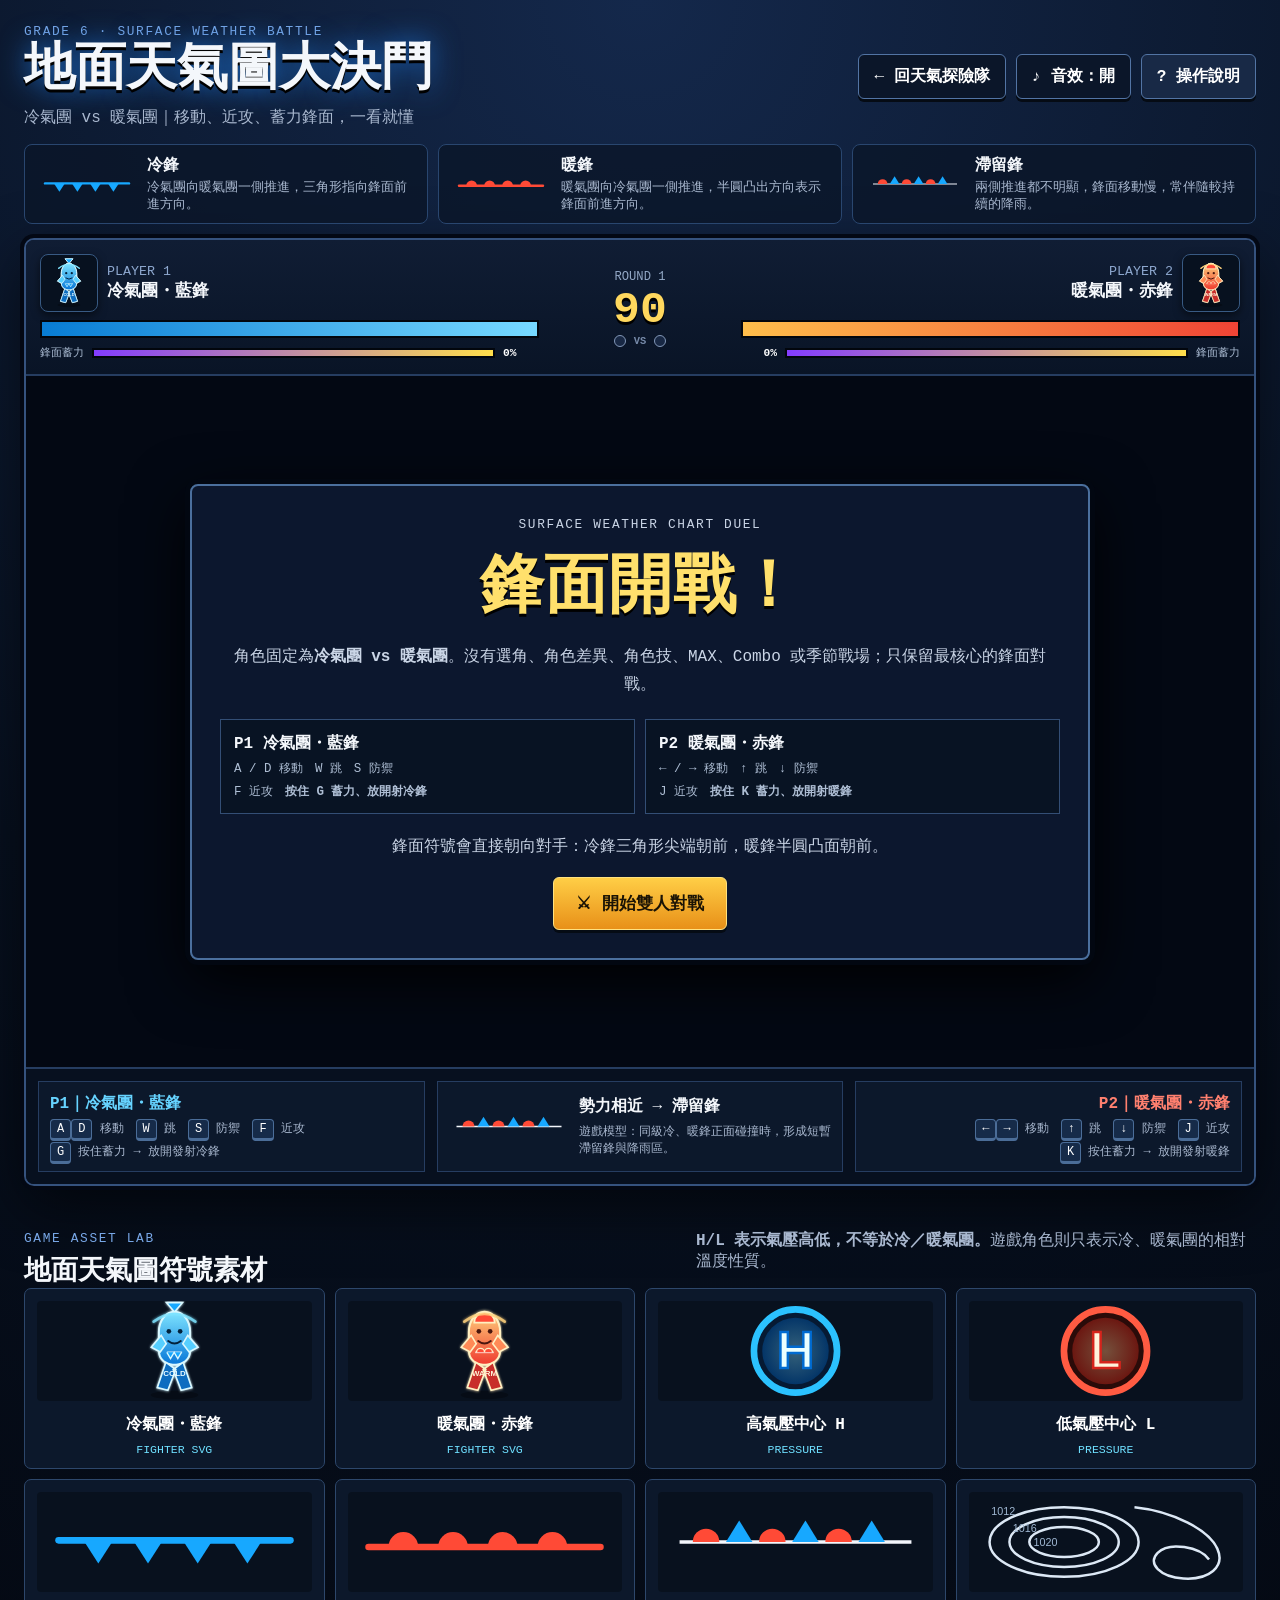
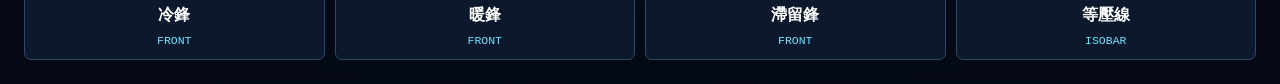
==== commit 65814336: "Simplify duel to fixed cold vs warm battle" ====
--- a/duel/index.html
+++ b/duel/index.html
@@ -4,7 +4,7 @@
   <meta charset="utf-8">
   <meta name="viewport" content="width=device-width, initial-scale=1, viewport-fit=cover">
   <meta name="theme-color" content="#07101f">
-  <meta name="description" content="地面天氣圖大決鬥：用雙人對戰理解冷暖氣團、冷鋒、暖鋒、滯留鋒與季節天氣。">
+  <meta name="description" content="地面天氣圖大決鬥：用雙人對戰理解冷氣團、暖氣團、冷鋒、暖鋒與滯留鋒。">
   <title>地面天氣圖大決鬥｜冷暖氣團鋒面對戰</title>
   <link rel="stylesheet" href="./style.css">
 </head>
@@ -14,7 +14,7 @@
       <div>
         <p class="kicker">GRADE 6 · SURFACE WEATHER BATTLE</p>
         <h1>地面天氣圖大決鬥</h1>
-        <p class="subtitle">冷氣團 vs 暖氣團｜簡單操作 × 三種季節天氣戰場</p>
+        <p class="subtitle">冷氣團 vs 暖氣團｜移動、近攻、蓄力鋒面，一看就懂</p>
       </div>
       <nav class="top-actions" aria-label="頁面操作">
         <a class="ui-btn ghost" href="../">← 回天氣探險隊</a>
@@ -24,9 +24,9 @@
     </header>
 
     <section class="science-strip" aria-label="鋒面科學概念">
-      <article><img src="./assets/cold-front.svg" alt="冷鋒符號"><div><b>冷鋒</b><span>冷氣團向暖氣團一側推進；三角形指向鋒面移動方向。</span></div></article>
-      <article><img src="./assets/warm-front.svg" alt="暖鋒符號"><div><b>暖鋒</b><span>暖氣團向冷氣團一側推進；半圓指向鋒面移動方向。</span></div></article>
-      <article><img src="./assets/stationary-front.svg" alt="滯留鋒符號"><div><b>滯留鋒</b><span>鋒面向任一側的推進都不明顯，因此移動緩慢，常伴隨持續性降雨。</span></div></article>
+      <article><img src="./assets/cold-front.svg" alt="冷鋒符號"><div><b>冷鋒</b><span>冷氣團向暖氣團一側推進，三角形指向鋒面前進方向。</span></div></article>
+      <article><img src="./assets/warm-front.svg" alt="暖鋒符號"><div><b>暖鋒</b><span>暖氣團向冷氣團一側推進，半圓凸出方向表示鋒面前進方向。</span></div></article>
+      <article><img src="./assets/stationary-front.svg" alt="滯留鋒符號"><div><b>滯留鋒</b><span>兩側推進都不明顯，鋒面移動慢，常伴隨較持續的降雨。</span></div></article>
     </section>
 
     <section class="arena-frame">
@@ -41,7 +41,6 @@
           <span id="roundLabel">ROUND 1</span>
           <strong id="timer">90</strong>
           <div class="round-score"><i id="p1Wins"></i><b>VS</b><i id="p2Wins"></i></div>
-          <em id="stageHud">冬季寒流</em>
         </div>
 
         <article class="fighter-card warm-card">
@@ -52,30 +51,19 @@
       </div>
 
       <div id="canvasWrap" class="canvas-wrap">
-        <canvas id="game" width="1280" height="720" aria-label="雙人地面天氣圖格鬥遊戲"></canvas>
+        <canvas id="game" width="1280" height="720" aria-label="雙人冷暖氣團鋒面格鬥遊戲"></canvas>
         <div id="announcement" class="announcement" aria-live="polite"></div>
 
         <div id="startOverlay" class="overlay active">
           <div class="overlay-card title-card">
             <p class="eyebrow">SURFACE WEATHER CHART DUEL</p>
             <h2>鋒面開戰！</h2>
-            <p>角色固定為<strong>冷氣團 vs 暖氣團</strong>。沒有選角、MAX 或複雜角色技，只需要選擇天氣戰場後開始對戰。</p>
-
-            <div class="stage-select" aria-label="選擇天氣戰場">
-              <strong>選擇戰場</strong>
-              <div class="stage-buttons">
-                <button class="stage-btn selected" data-stage="winter" type="button">❄️ 冬季寒流<small>強冷空氣南下；大陸冷高壓增強時東北季風增強</small></button>
-                <button class="stage-btn" data-stage="meiyu" type="button">🌧️ 梅雨季<small>鋒面附近形成持續雨帶；滯留影響時間較長</small></button>
-                <button class="stage-btn" data-stage="typhoon" type="button">🌀 颱風季<small>颱風環流帶來強陣風；遊戲以左右風力簡化</small></button>
-              </div>
-              <span id="stageLabel" class="stage-rule">冬季寒流｜遊戲以較快的冷鋒與較強天氣影響，模擬強冷空氣快速南下。</span>
-              <span id="scienceTip" class="stage-rule">科學提示：大陸冷高壓增強 → 台灣常位在高壓東南側 → 東北季風增強；橫向畫面只呈現向西的水平分量。</span>
-            </div>
-
+            <p>角色固定為<strong>冷氣團 vs 暖氣團</strong>。沒有選角、角色差異、角色技、MAX、Combo 或季節戰場；只保留最核心的鋒面對戰。</p>
             <div class="quick-controls">
               <div><b>P1 冷氣團・藍鋒</b><span>A / D 移動　W 跳　S 防禦</span><span>F 近攻　<strong>按住 G 蓄力、放開射冷鋒</strong></span></div>
               <div><b>P2 暖氣團・赤鋒</b><span>← / → 移動　↑ 跳　↓ 防禦</span><span>J 近攻　<strong>按住 K 蓄力、放開射暖鋒</strong></span></div>
             </div>
+            <p>鋒面符號會直接朝向對手：冷鋒三角形尖端朝前，暖鋒半圓凸面朝前。</p>
             <button id="startBtn" class="ui-btn primary big" type="button">⚔ 開始雙人對戰</button>
           </div>
         </div>
@@ -85,7 +73,7 @@
             <p class="eyebrow">BATTLE RESULT</p>
             <h2 id="winnerTitle">勝負已分</h2>
             <p id="winnerText"></p>
-            <div class="end-actions"><button id="rematchBtn" class="ui-btn primary big" type="button">↻ 同戰場再戰</button><button id="changeStageBtn" class="ui-btn" type="button">☁ 更換戰場</button><a href="../" class="ui-btn">回天氣探險隊</a></div>
+            <div class="end-actions"><button id="rematchBtn" class="ui-btn primary big" type="button">↻ 再戰一場</button><a href="../" class="ui-btn">回天氣探險隊</a></div>
           </div>
         </div>
       </div>
@@ -96,7 +84,7 @@
           <span><kbd>A</kbd><kbd>D</kbd> 移動　<kbd>W</kbd> 跳　<kbd>S</kbd> 防禦　<kbd>F</kbd> 近攻</span>
           <span><kbd>G</kbd> 按住蓄力 → 放開發射冷鋒</span>
         </article>
-        <div class="clash-rule"><img src="./assets/stationary-front.svg" alt=""><div><b>推進勢力相近 → 滯留鋒</b><span>遊戲模型：同級冷、暖鋒碰撞時形成移動緩慢的滯留鋒與降雨區。</span><span id="battleStageChip" class="stage-chip">目前戰場：冬季寒流</span></div></div>
+        <div class="clash-rule"><img src="./assets/stationary-front.svg" alt=""><div><b>勢力相近 → 滯留鋒</b><span>遊戲模型：同級冷、暖鋒正面碰撞時，形成短暫滯留鋒與降雨區。</span></div></div>
         <article class="right-control">
           <b class="warm-text">P2｜暖氣團・赤鋒</b>
           <span><kbd>←</kbd><kbd>→</kbd> 移動　<kbd>↑</kbd> 跳　<kbd>↓</kbd> 防禦　<kbd>J</kbd> 近攻</span>
@@ -106,16 +94,7 @@
     </section>
 
     <section class="asset-lab">
-      <div class="section-head"><div><p class="kicker">WEATHER STAGES</p><h2>三種戰場，三種氣象概念</h2></div><p>戰場效果是教學模型；畫面效果不等於完整的大氣運動。</p></div>
-      <div class="help-grid stage-info-grid">
-        <article><h3>❄️ 冬季寒流</h3><p><strong>大陸冷高壓</strong>增強、冷空氣南下時，台灣常位於高壓東南側，因此<strong>東北季風</strong>增強。遊戲把東北→西南的風簡化成橫向向西推力；「冷鋒傷害提升」只是用來表示天氣影響較劇烈，不是氣象定律。</p></article>
-        <article><h3>🌧️ 梅雨季</h3><p>梅雨鋒面附近常有暖濕空氣、水氣輻合與上升運動，因此容易形成廣泛且持續的<strong>雲雨帶</strong>。遊戲以雨區減速與較長的滯留鋒時間，呈現鋒面反覆影響同一區域的概念。</p></article>
-        <article><h3>🌀 颱風季</h3><p>颱風是<strong>熱帶氣旋與低氣壓系統</strong>，可伴隨強風與陣風。真實風向取決於颱風中心相對位置、環流、地形等；遊戲用左右交替陣風，只是將不同時段或位置的風向變化簡化到橫向畫面。</p></article>
-      </div>
-    </section>
-
-    <section class="asset-lab">
-      <div class="section-head"><div><p class="kicker">GAME ASSET LAB</p><h2>角色與地面天氣圖素材</h2></div><p><strong>H/L 表示氣壓高低，不等於冷／暖氣團。</strong>冷暖角色則表示氣團的相對溫度性質。</p></div>
+      <div class="section-head"><div><p class="kicker">GAME ASSET LAB</p><h2>地面天氣圖符號素材</h2></div><p><strong>H/L 表示氣壓高低，不等於冷／暖氣團。</strong>遊戲角色則只表示冷、暖氣團的相對溫度性質。</p></div>
       <div class="asset-grid">
         <a href="./assets/cold-fighter.svg"><img src="./assets/cold-fighter.svg" alt="冷氣團角色素材"><b>冷氣團・藍鋒</b><span>FIGHTER SVG</span></a>
         <a href="./assets/warm-fighter.svg"><img src="./assets/warm-fighter.svg" alt="暖氣團角色素材"><b>暖氣團・赤鋒</b><span>FIGHTER SVG</span></a>
@@ -131,10 +110,10 @@
     <dialog id="helpDialog" class="help-dialog">
       <form method="dialog" class="dialog-head"><div><p class="kicker">HOW TO PLAY</p><h2>操作與科學規則</h2></div><button class="ui-btn" value="cancel">關閉 ✕</button></form>
       <div class="help-grid">
-        <article><h3>① 操作維持簡單</h3><p>只有移動、跳躍、防禦、近攻與一種鋒面波。沒有角色技、MAX、Combo 或選角。</p></article>
-        <article><h3>② 鋒面蓄力</h3><p>按住 G 或 K 蓄力，分 1、2、3 級。畫面上的「鋒面蓄力」是<strong>遊戲數值</strong>，不是正式氣象參數；現實鋒面強弱還與溫度差、風場、水氣與大尺度環流等因素有關。</p></article>
-        <article><h3>③ 滯留鋒模型</h3><p>遊戲用「同級冷、暖鋒碰撞」代表兩側推進都不明顯。真實滯留鋒並沒有「兩邊能量恰好相等」這個公式。</p></article>
-        <article><h3>④ 高低壓 ≠ 冷暖氣團</h3><p>H、L 表示氣壓相對高低；冷、暖氣團表示空氣的相對溫度性質。例如西伯利亞高壓很冷，但太平洋副熱帶高壓可以很暖。</p></article>
+        <article><h3>① 鋒面蓄力</h3><p>按住 G 或 K 蓄力，分 1、2、3 級。蓄力越久，鋒面越大、傷害越高。</p></article>
+        <article><h3>② 鋒面方向</h3><p>冷鋒三角形尖端、暖鋒半圓凸面都朝向前進方向，也就是朝向對手。</p></article>
+        <article><h3>③ 鋒面碰撞</h3><p>冷鋒與暖鋒正面碰撞時，較強者繼續推進；同級則形成短暫滯留鋒。</p></article>
+        <article><h3>④ 勝負</h3><p>三戰兩勝。時間歸零時生命值較高者勝。遊戲勝負是競賽機制，不等同真實大氣系統的「勝負」。</p></article>
       </div>
     </dialog>
   </main>
